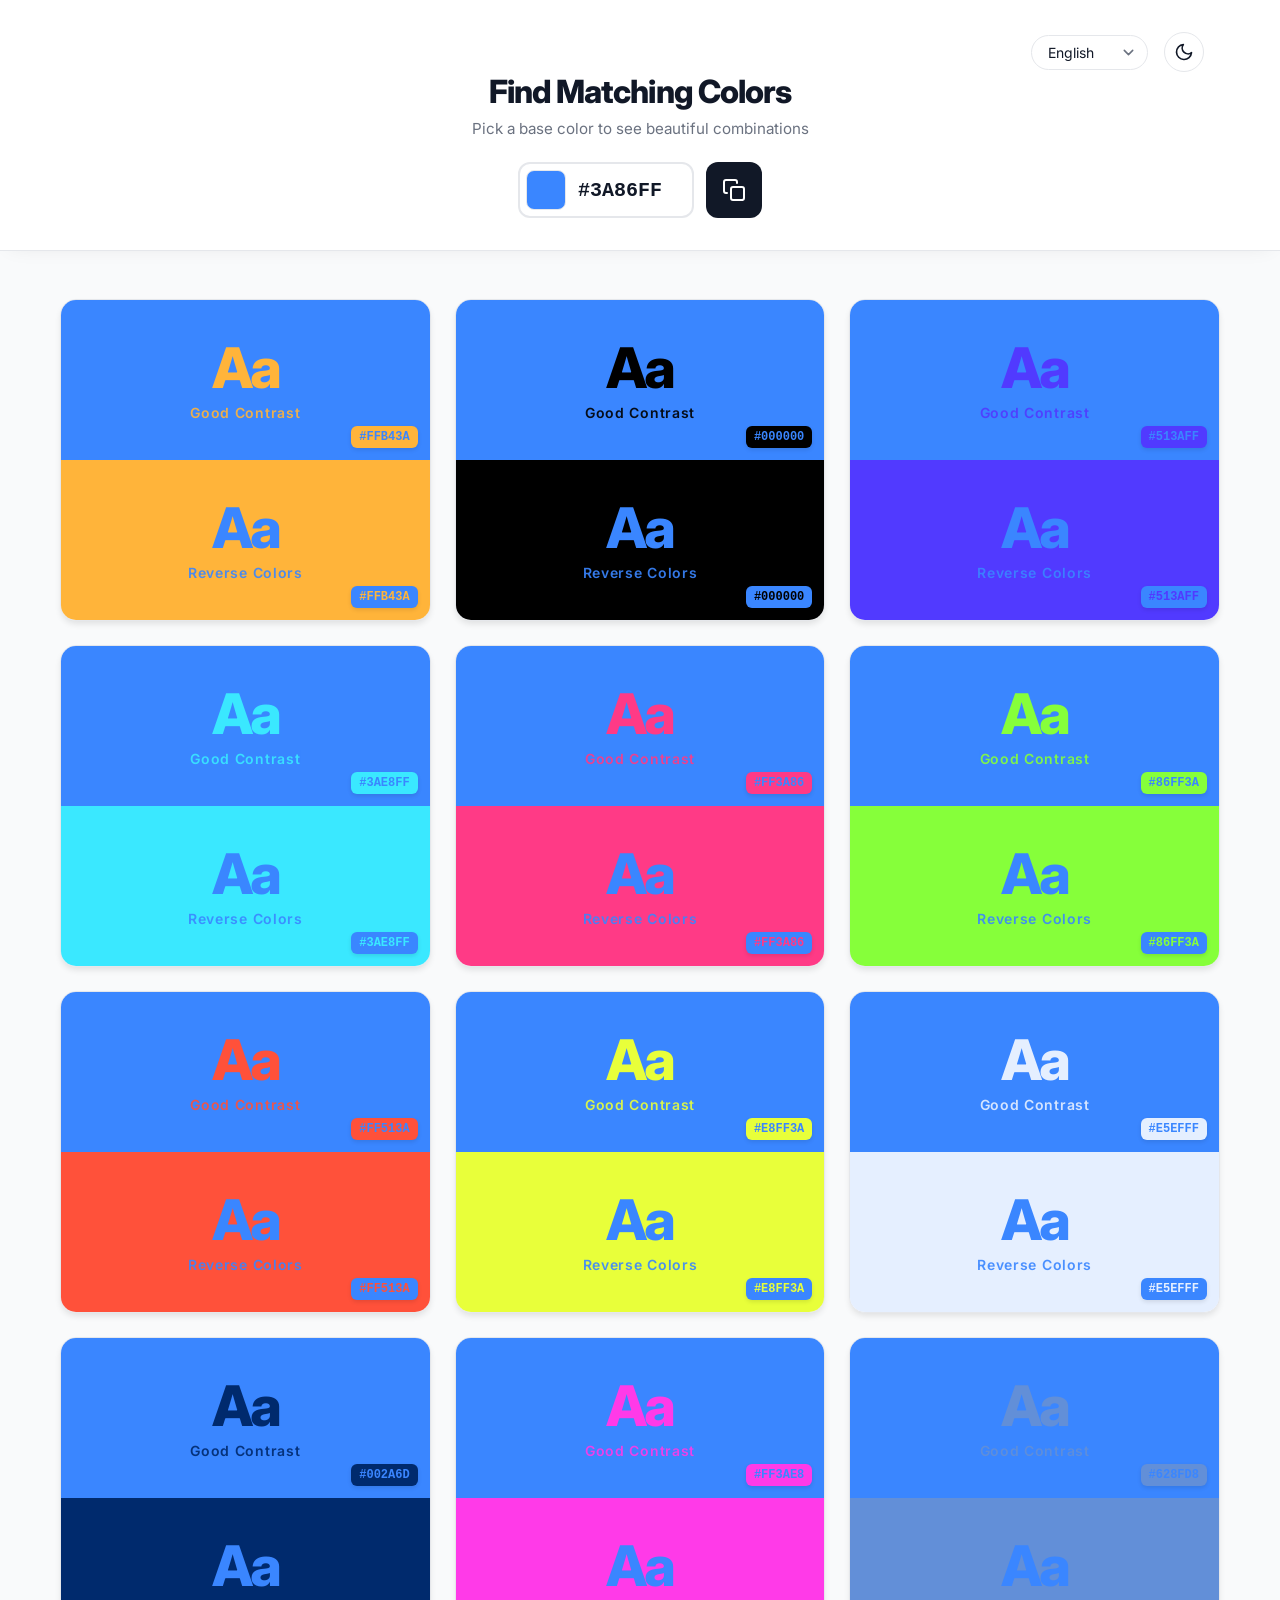
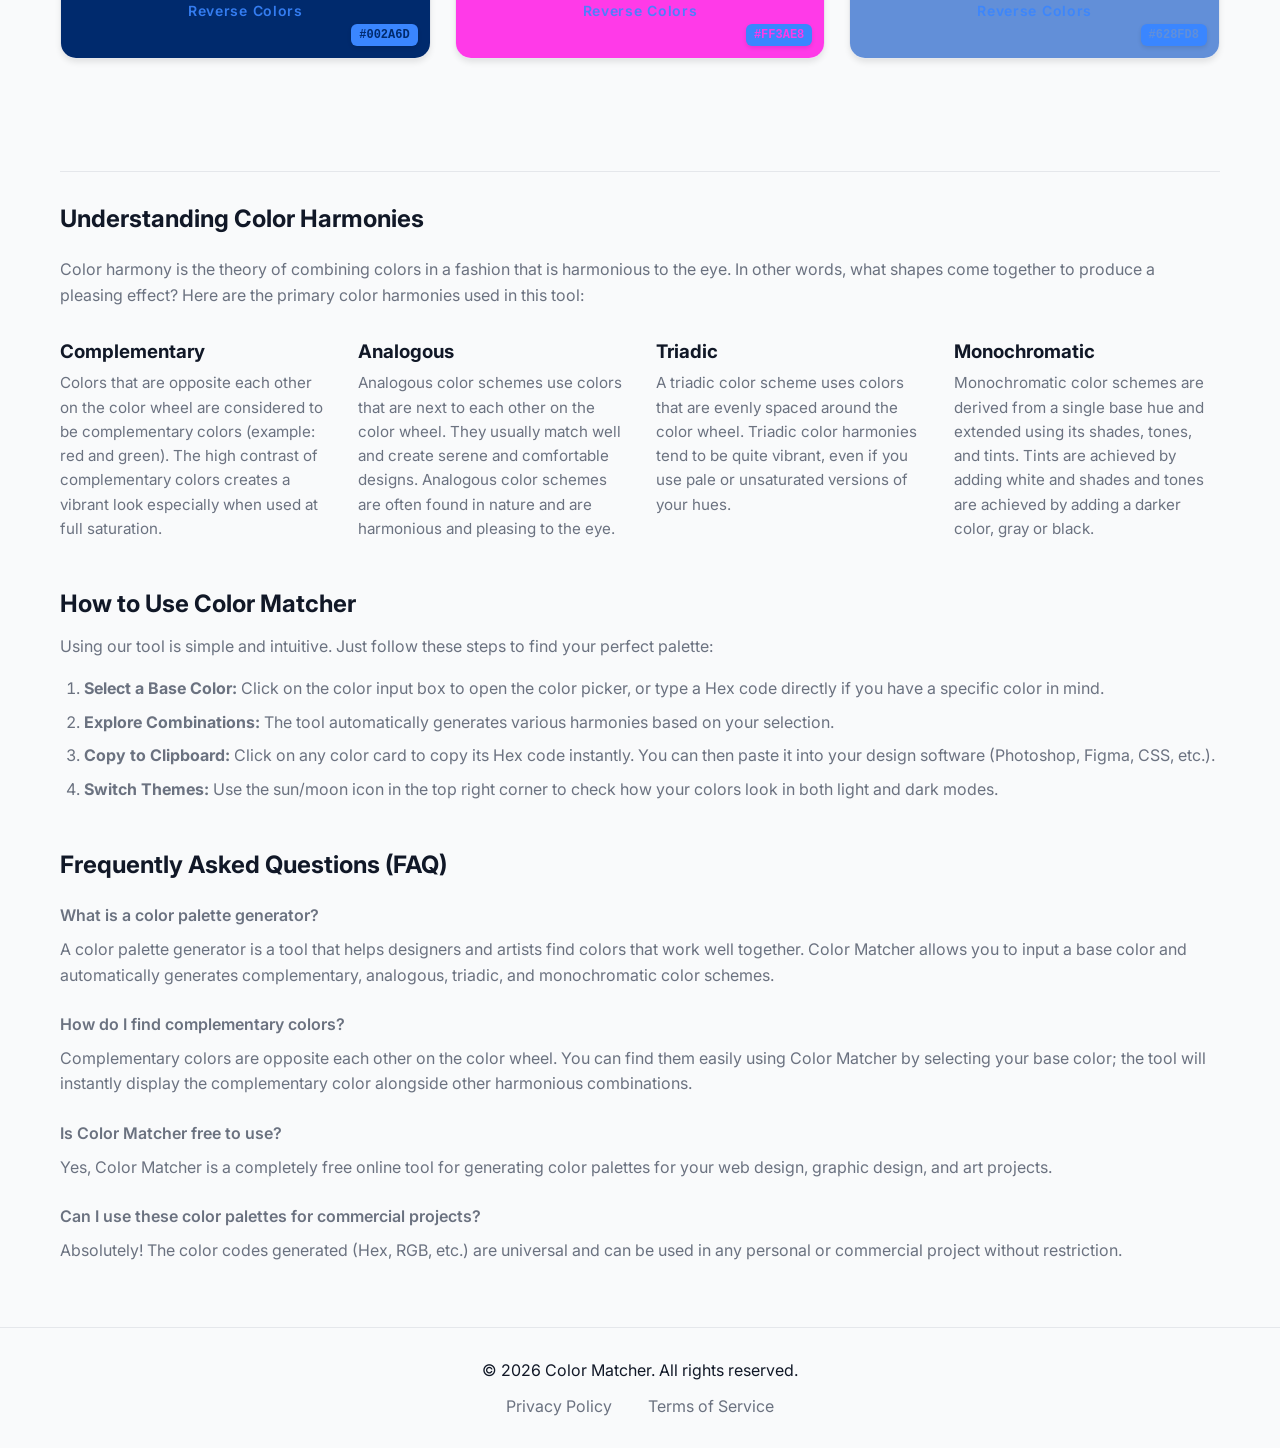
==== index.html @ f4f119fd "fix: Update all URLs to new domain https://findcolor.pages.dev/" ====
<!DOCTYPE html>
<html lang="en">
<head>
    <meta charset="UTF-8">
    <!-- Google tag (gtag.js) -->
    <script async src="https://www.googletagmanager.com/gtag/js?id=G-J1C3428MR5"></script>
    <script>
      window.dataLayer = window.dataLayer || [];
      function gtag(){dataLayer.push(arguments);}
      gtag('js', new Date());

      gtag('config', 'G-J1C3428MR5');
    </script>
    <!-- Microsoft Clarity -->
    <script type="text/javascript"> (function(c,l,a,r,i,t,y){ c[a]=c[a]||function(){(c[a].q=c[a].q||[]).push(arguments)}; t=l.createElement(r);t.async=1;t.src="https://www.clarity.ms/tag/"+i; y=l.getElementsByTagName(r)[0];y.parentNode.insertBefore(t,y); })(window, document, "clarity", "script", "v8egon4c35"); </script>
    <meta name="viewport" content="width=device-width, initial-scale=1.0">
    <title>Color Matcher</title>
    <link rel="icon" type="image/svg+xml" href="favicon.svg">
    <meta name="description" content="Find the perfect color combinations for your design projects. Generate complementary, analogous, triadic, and monochromatic color palettes instantly with our free Color Matcher tool.">
    <meta name="keywords" content="color matcher, color palette generator, color schemes, hex color code, web design tools, color harmonies, complementary colors">
    <meta name="author" content="Color Matcher">
    <meta name="robots" content="index, follow">
    
    <!-- Open Graph / Facebook -->
    <meta property="og:type" content="website">
    <meta property="og:url" content="https://findcolor.pages.dev/">
    <meta property="og:title" content="Color Matcher - Instant Palette Generator">
    <meta property="og:description" content="Generate beautiful color schemes instantly. Perfect for designers and developers.">
    <meta property="og:image" content="https://findcolor.pages.dev/og-image.png">

    <!-- Twitter -->
    <meta property="twitter:card" content="summary_large_image">
    <meta property="twitter:url" content="https://findcolor.pages.dev/">
    <meta property="twitter:title" content="Color Matcher - Instant Palette Generator">
    <meta property="twitter:description" content="Generate beautiful color schemes instantly. Perfect for designers and developers.">
    <meta property="twitter:image" content="https://findcolor.pages.dev/og-image.png">

    <link rel="canonical" href="https://findcolor.pages.dev/">
    
    <script type="application/ld+json">
    [
      {
        "@context": "https://schema.org",
        "@type": "WebApplication",
        "name": "Color Matcher",
        "url": "https://findcolor.pages.dev/",
        "description": "A free online tool to generate color palettes and harmonies including complementary, analogous, triadic, and monochromatic schemes.",
        "applicationCategory": "DesignApplication",
        "operatingSystem": "Any",
        "offers": {
          "@type": "Offer",
          "price": "0",
          "priceCurrency": "USD"
        }
      },
      {
        "@context": "https://schema.org",
        "@type": "FAQPage",
        "mainEntity": [{
          "@type": "Question",
          "name": "What is a color palette generator?",
          "acceptedAnswer": {
            "@type": "Answer",
            "text": "A color palette generator is a tool that helps designers and artists find colors that work well together. Color Matcher allows you to input a base color and automatically generates complementary, analogous, triadic, and monochromatic color schemes."
          }
        }, {
          "@type": "Question",
          "name": "How do I find complementary colors?",
          "acceptedAnswer": {
            "@type": "Answer",
            "text": "Complementary colors are opposite each other on the color wheel. You can find them easily using Color Matcher by selecting your base color; the tool will instantly display the complementary color alongside other harmonious combinations."
          }
        }, {
          "@type": "Question",
          "name": "Is Color Matcher free to use?",
          "acceptedAnswer": {
            "@type": "Answer",
            "text": "Yes, Color Matcher is a completely free online tool for generating color palettes for your web design, graphic design, and art projects."
          }
        }, {
          "@type": "Question",
          "name": "Can I use these color palettes for commercial projects?",
          "acceptedAnswer": {
            "@type": "Answer",
            "text": "Absolutely! The color codes generated (Hex, RGB, etc.) are universal and can be used in any personal or commercial project without restriction."
          }
        }]
      }
    ]
    </script>

    <meta name="google-adsense-account" content="ca-pub-6144766552255496">
    <script async src="https://pagead2.googlesyndication.com/pagead/js/adsbygoogle.js?client=ca-pub-6144766552255496"
     crossorigin="anonymous"></script>
    <style>
        :root {
            /* Light Theme (Default) */
            --bg-color: #f9fafb;
            --surface-color: #ffffff;
            --text-color: #111827;
            --text-secondary: #6b7280;
            --border-color: #e5e7eb;
            --primary-color: #3a86ff;
            --font-main: 'Inter', sans-serif;
            --toast-bg: #111827;
            --toast-text: #ffffff;
        }

        [data-theme="dark"] {
            /* Dark Theme */
            --bg-color: #0f172a;
            --surface-color: #1e293b;
            --text-color: #f8fafc;
            --text-secondary: #94a3b8;
            --border-color: #334155;
            --toast-bg: #f8fafc;
            --toast-text: #0f172a;
        }

        * {
            margin: 0;
            padding: 0;
            box-sizing: border-box;
        }

        body {
            font-family: var(--font-main);
            background-color: var(--bg-color);
            color: var(--text-color);
            min-height: 100vh;
            transition: background-color 0.3s, color 0.3s;
        }

        .container {
            max-width: 1200px;
            margin: 0 auto;
            padding: 0 20px;
        }

        /* Header */
        .header {
            background: var(--surface-color);
            padding: 2rem 0;
            text-align: center;
            border-bottom: 1px solid var(--border-color);
            position: sticky;
            top: 0;
            z-index: 100;
            box-shadow: 0 4px 20px -10px rgba(0,0,0,0.1);
            transition: background-color 0.3s, border-color 0.3s;
        }

        .header-top {
            display: flex;
            justify-content: flex-end;
            align-items: center;
            gap: 1rem;
            padding: 0 1rem;
            margin-bottom: -1rem; /* Adjust positioning */
            position: relative;
            z-index: 101;
        }

        .header h1 {
            font-size: 2rem;
            font-weight: 800;
            margin-bottom: 0.5rem;
            letter-spacing: -0.03em;
            padding-top: 1rem;
        }

        .subtitle {
            color: var(--text-secondary);
            margin-bottom: 1.5rem;
            font-size: 0.95rem;
        }

        /* Controls (Theme & Lang) */
        .theme-btn {
            background: transparent;
            border: 1px solid var(--border-color);
            color: var(--text-color);
            width: 40px;
            height: 40px;
            border-radius: 50%;
            display: flex;
            align-items: center;
            justify-content: center;
            cursor: pointer;
            transition: all 0.2s;
            flex-shrink: 0;
        }

        .theme-btn:hover {
            background: var(--bg-color);
            transform: rotate(15deg);
        }

        .lang-select {
            padding: 0.5rem 2rem 0.5rem 1rem;
            border-radius: 20px;
            border: 1px solid var(--border-color);
            background-color: var(--surface-color);
            color: var(--text-color);
            font-family: var(--font-main);
            font-size: 0.875rem;
            cursor: pointer;
            outline: none;
            appearance: none;
            background-image: url("data:image/svg+xml,%3csvg xmlns='http://www.w3.org/2000/svg' fill='none' viewBox='0 0 20 20'%3e%3cpath stroke='%236b7280' stroke-linecap='round' stroke-linejoin='round' stroke-width='1.5' d='M6 8l4 4 4-4'/%3e%3c/svg%3e");
            background-position: right 0.5rem center;
            background-repeat: no-repeat;
            background-size: 1.5em 1.5em;
        }

        .lang-select:hover {
            border-color: var(--text-secondary);
        }

        /* Input Group */
        .input-group {
            display: flex;
            justify-content: center;
            align-items: center;
            gap: 0.75rem;
        }

        .input-wrapper {
            display: inline-flex;
            align-items: center;
            background: var(--surface-color);
            border: 2px solid var(--border-color);
            border-radius: 12px;
            padding: 6px;
            transition: all 0.2s;
        }

        .input-wrapper:focus-within {
            border-color: var(--primary-color);
            box-shadow: 0 0 0 4px rgba(58, 134, 255, 0.1);
        }

        .color-preview {
            width: 40px;
            height: 40px;
            border-radius: 8px;
            overflow: hidden;
            position: relative;
            border: 1px solid var(--border-color);
            flex-shrink: 0;
        }

        input[type="color"] {
            position: absolute;
            top: 50%;
            left: 50%;
            transform: translate(-50%, -50%);
            width: 200%;
            height: 200%;
            padding: 0;
            border: none;
            cursor: pointer;
        }

        input[type="text"] {
            border: none;
            font-size: 1.25rem;
            font-weight: 600;
            font-family: monospace;
            color: var(--text-color);
            width: 120px;
            padding: 0 12px;
            outline: none;
            text-transform: uppercase;
            background: transparent;
        }

        .copy-btn {
            display: flex;
            align-items: center;
            justify-content: center;
            background: var(--text-color);
            color: var(--surface-color);
            border: none;
            width: 56px; /* Square-ish */
            height: 56px;
            border-radius: 12px;
            font-weight: 700;
            cursor: pointer;
            transition: all 0.2s;
        }

        .copy-btn:hover {
            opacity: 0.9;
            transform: translateY(-1px);
        }

        .copy-btn:active {
            transform: translateY(0);
        }

        /* Grid */
        .color-grid {
            display: grid;
            grid-template-columns: repeat(auto-fill, minmax(280px, 1fr));
            gap: 1.5rem;
            padding: 3rem 0;
            min-height: 60vh; /* Fix CLS: Reserve space for content */
        }

        /* Card Design */
        .color-card {
            border-radius: 16px;
            overflow: hidden;
            box-shadow: 0 4px 6px -1px rgba(0, 0, 0, 0.1);
            transition: transform 0.3s ease, box-shadow 0.3s ease;
            background: var(--surface-color);
            display: flex;
            flex-direction: column;
            border: 1px solid var(--border-color);
        }

        .color-card:hover {
            transform: translateY(-5px);
            box-shadow: 0 20px 25px -5px rgba(0, 0, 0, 0.1);
        }

        .preview-box {
            flex: 1;
            padding: 2rem 1.5rem;
            display: flex;
            flex-direction: column;
            justify-content: center;
            align-items: center;
            text-align: center;
            min-height: 160px;
            position: relative;
            cursor: pointer;
            transition: filter 0.2s;
        }

        .preview-box:hover {
            filter: brightness(0.95);
        }

        .preview-text-large {
            font-size: 3.5rem;
            font-weight: 800;
            line-height: 1;
            margin-bottom: 0.5rem;
            letter-spacing: -0.05em;
        }

        .preview-text-small {
            font-size: 0.875rem;
            font-weight: 600;
            opacity: 0.9;
            letter-spacing: 0.05em;
        }

        .hex-tag {
            position: absolute;
            bottom: 12px;
            right: 12px;
            font-family: monospace;
            font-size: 0.75rem;
            font-weight: 700;
            padding: 4px 8px;
            border-radius: 6px;
            box-shadow: 0 2px 4px rgba(0,0,0,0.1);
        }

        /* Toast */
        .toast {
            position: fixed;
            bottom: 2rem;
            left: 50%;
            transform: translateX(-50%) translateY(20px);
            background: var(--toast-bg);
            color: var(--toast-text);
            padding: 0.75rem 1.5rem;
            border-radius: 50px;
            opacity: 0;
            visibility: hidden;
            transition: all 0.3s;
            z-index: 200;
            font-weight: 600;
        }

        .toast.show {
            opacity: 1;
            visibility: visible;
            transform: translateX(-50%) translateY(0);
        }

        @media (max-width: 640px) {
            .header h1 { font-size: 1.5rem; }
            .input-group { width: 100%; }
            .input-wrapper { flex: 1; }
            .header-top { justify-content: center; margin-bottom: 0.5rem; }
            .lang-select { width: 100%; max-width: 200px; }
        }
    </style>
    <link rel="preconnect" href="https://fonts.googleapis.com">
    <link rel="preconnect" href="https://fonts.gstatic.com" crossorigin>
    <link href="https://fonts.googleapis.com/css2?family=Inter:wght@400;600;800&display=swap" rel="stylesheet">
</head>
<body>
    <header class="header">
        <div class="container">
            <div class="header-top">
                <select id="lang-select" class="lang-select" aria-label="Select Language">
                    <option value="en">English</option>
                    <option value="de">Deutsch</option>
                    <option value="es">Español</option>
                    <option value="fr">Français</option>
                    <option value="it">Italiano</option>
                    <option value="pt">Português</option>
                    <option value="ko">한국어</option>
                    <option value="ja">日本語</option>
                    <option value="zh-CN">简体中文</option>
                    <option value="zh-TW">繁體中文</option>
                </select>
                <button id="theme-toggle" class="theme-btn" aria-label="Toggle Dark Mode">
                    <!-- Icon injected by JS -->
                </button>
            </div>
            <h1 data-i18n="title">Find Matching Colors</h1>
            <p class="subtitle" data-i18n="subtitle">Pick a base color to see beautiful combinations</p>
            
            <div class="input-group">
                <div class="input-wrapper">
                    <div class="color-preview" id="color-preview">
                        <input type="color" id="color-picker" value="#3a86ff">
                    </div>
                    <input type="text" id="hex-input" value="#3A86FF" maxlength="7">
                </div>
                <button id="copy-base-btn" class="copy-btn" aria-label="Copy Color">
                    <svg width="24" height="24" viewBox="0 0 24 24" fill="none" stroke="currentColor" stroke-width="2" stroke-linecap="round" stroke-linejoin="round"><rect x="9" y="9" width="13" height="13" rx="2" ry="2"></rect><path d="M5 15H4a2 2 0 0 1-2-2V4a2 2 0 0 1 2-2h9a2 2 0 0 1 2 2v1"></path></svg>
                </button>
            </div>
        </div>
    </header>

    <main class="container">
        <div id="grid" class="color-grid">
            <!-- Cards will be injected here -->
        </div>

        <section class="content-section" style="margin-top: 4rem; padding-top: 2rem; border-top: 1px solid var(--border-color);">
            <article>
                <h2 style="margin-bottom: 1.5rem;" data-i18n="understandingHarmoniesTitle">Understanding Color Harmonies</h2>
                <p style="margin-bottom: 1rem; color: var(--text-secondary); line-height: 1.6;" data-i18n="understandingHarmoniesDesc">
                    Color harmony is the theory of combining colors in a fashion that is harmonious to the eye. In other words, what shapes come together to produce a pleasing effect? Here are the primary color harmonies used in this tool:
                </p>
                
                <div style="display: grid; grid-template-columns: repeat(auto-fit, minmax(250px, 1fr)); gap: 2rem; margin-top: 2rem;">
                    <div>
                        <h3 style="margin-bottom: 0.5rem;" data-i18n="complementaryTitle">Complementary</h3>
                        <p style="color: var(--text-secondary); line-height: 1.6; font-size: 0.95rem;" data-i18n="complementaryDesc">
                            Colors that are opposite each other on the color wheel are considered to be complementary colors (example: red and green). The high contrast of complementary colors creates a vibrant look especially when used at full saturation.
                        </p>
                    </div>
                    <div>
                        <h3 style="margin-bottom: 0.5rem;" data-i18n="analogousTitle">Analogous</h3>
                        <p style="color: var(--text-secondary); line-height: 1.6; font-size: 0.95rem;" data-i18n="analogousDesc">
                            Analogous color schemes use colors that are next to each other on the color wheel. They usually match well and create serene and comfortable designs. Analogous color schemes are often found in nature and are harmonious and pleasing to the eye.
                        </p>
                    </div>
                    <div>
                        <h3 style="margin-bottom: 0.5rem;" data-i18n="triadicTitle">Triadic</h3>
                        <p style="color: var(--text-secondary); line-height: 1.6; font-size: 0.95rem;" data-i18n="triadicDesc">
                            A triadic color scheme uses colors that are evenly spaced around the color wheel. Triadic color harmonies tend to be quite vibrant, even if you use pale or unsaturated versions of your hues.
                        </p>
                    </div>
                    <div>
                        <h3 style="margin-bottom: 0.5rem;" data-i18n="monochromaticTitle">Monochromatic</h3>
                        <p style="color: var(--text-secondary); line-height: 1.6; font-size: 0.95rem;" data-i18n="monochromaticDesc">
                            Monochromatic color schemes are derived from a single base hue and extended using its shades, tones, and tints. Tints are achieved by adding white and shades and tones are achieved by adding a darker color, gray or black.
                        </p>
                    </div>
                </div>
            </article>

            <article style="margin-top: 3rem;">
                <h2 style="margin-bottom: 1rem;" data-i18n="howToUseTitle">How to Use Color Matcher</h2>
                <p style="color: var(--text-secondary); line-height: 1.6;" data-i18n="howToUseDesc">
                    Using our tool is simple and intuitive. Just follow these steps to find your perfect palette:
                </p>
                <ol style="margin-left: 1.5rem; margin-top: 1rem; color: var(--text-secondary); line-height: 1.6;">
                    <li style="margin-bottom: 0.5rem;"><strong data-i18n="step1Title">Select a Base Color:</strong> <span data-i18n="step1Desc">Click on the color input box to open the color picker, or type a Hex code directly if you have a specific color in mind.</span></li>
                    <li style="margin-bottom: 0.5rem;"><strong data-i18n="step2Title">Explore Combinations:</strong> <span data-i18n="step2Desc">The tool automatically generates various harmonies based on your selection.</span></li>
                    <li style="margin-bottom: 0.5rem;"><strong data-i18n="step3Title">Copy to Clipboard:</strong> <span data-i18n="step3Desc">Click on any color card to copy its Hex code instantly. You can then paste it into your design software (Photoshop, Figma, CSS, etc.).</span></li>
                    <li style="margin-bottom: 0.5rem;"><strong data-i18n="step4Title">Switch Themes:</strong> <span data-i18n="step4Desc">Use the sun/moon icon in the top right corner to check how your colors look in both light and dark modes.</span></li>
                </ol>
            </article>

            <article style="margin-top: 3rem;">
                <h2 style="margin-bottom: 1.5rem;" data-i18n="faqTitle">Frequently Asked Questions (FAQ)</h2>
                <dl style="color: var(--text-secondary); line-height: 1.6;">
                    <dt style="font-weight: 600; margin-bottom: 0.5rem; color: var(--text-primary);" data-i18n="faq1Q">What is a color palette generator?</dt>
                    <dd style="margin-bottom: 1.5rem; margin-left: 0;" data-i18n="faq1A">A color palette generator is a tool that helps designers and artists find colors that work well together. Color Matcher allows you to input a base color and automatically generates complementary, analogous, triadic, and monochromatic color schemes.</dd>

                    <dt style="font-weight: 600; margin-bottom: 0.5rem; color: var(--text-primary);" data-i18n="faq2Q">How do I find complementary colors?</dt>
                    <dd style="margin-bottom: 1.5rem; margin-left: 0;" data-i18n="faq2A">Complementary colors are opposite each other on the color wheel. You can find them easily using Color Matcher by selecting your base color; the tool will instantly display the complementary color alongside other harmonious combinations.</dd>

                    <dt style="font-weight: 600; margin-bottom: 0.5rem; color: var(--text-primary);" data-i18n="faq3Q">Is Color Matcher free to use?</dt>
                    <dd style="margin-bottom: 1.5rem; margin-left: 0;" data-i18n="faq3A">Yes, Color Matcher is a completely free online tool for generating color palettes for your web design, graphic design, and art projects.</dd>

                    <dt style="font-weight: 600; margin-bottom: 0.5rem; color: var(--text-primary);" data-i18n="faq4Q">Can I use these color palettes for commercial projects?</dt>
                    <dd style="margin-bottom: 0; margin-left: 0;" data-i18n="faq4A">Absolutely! The color codes generated (Hex, RGB, etc.) are universal and can be used in any personal or commercial project without restriction.</dd>
                </dl>
            </article>
        </section>
    </main>

    <footer style="margin-top: 4rem; padding: 2rem 0; border-top: 1px solid var(--border-color); text-align: center;">
        <div class="container">
            <p style="margin-bottom: 1rem;">&copy; 2026 Color Matcher. All rights reserved.</p>
            <nav>
                <a href="privacy.html" style="color: var(--text-secondary); margin: 0 1rem; text-decoration: none;" data-i18n="privacyPolicy">Privacy Policy</a>
                <a href="terms.html" style="color: var(--text-secondary); margin: 0 1rem; text-decoration: none;" data-i18n="termsOfService">Terms of Service</a>
            </nav>
        </div>
    </footer>

    <div id="toast" class="toast">Copied to clipboard!</div>

    <script src="main.js?v=2" type="module"></script>
</body>
</html>
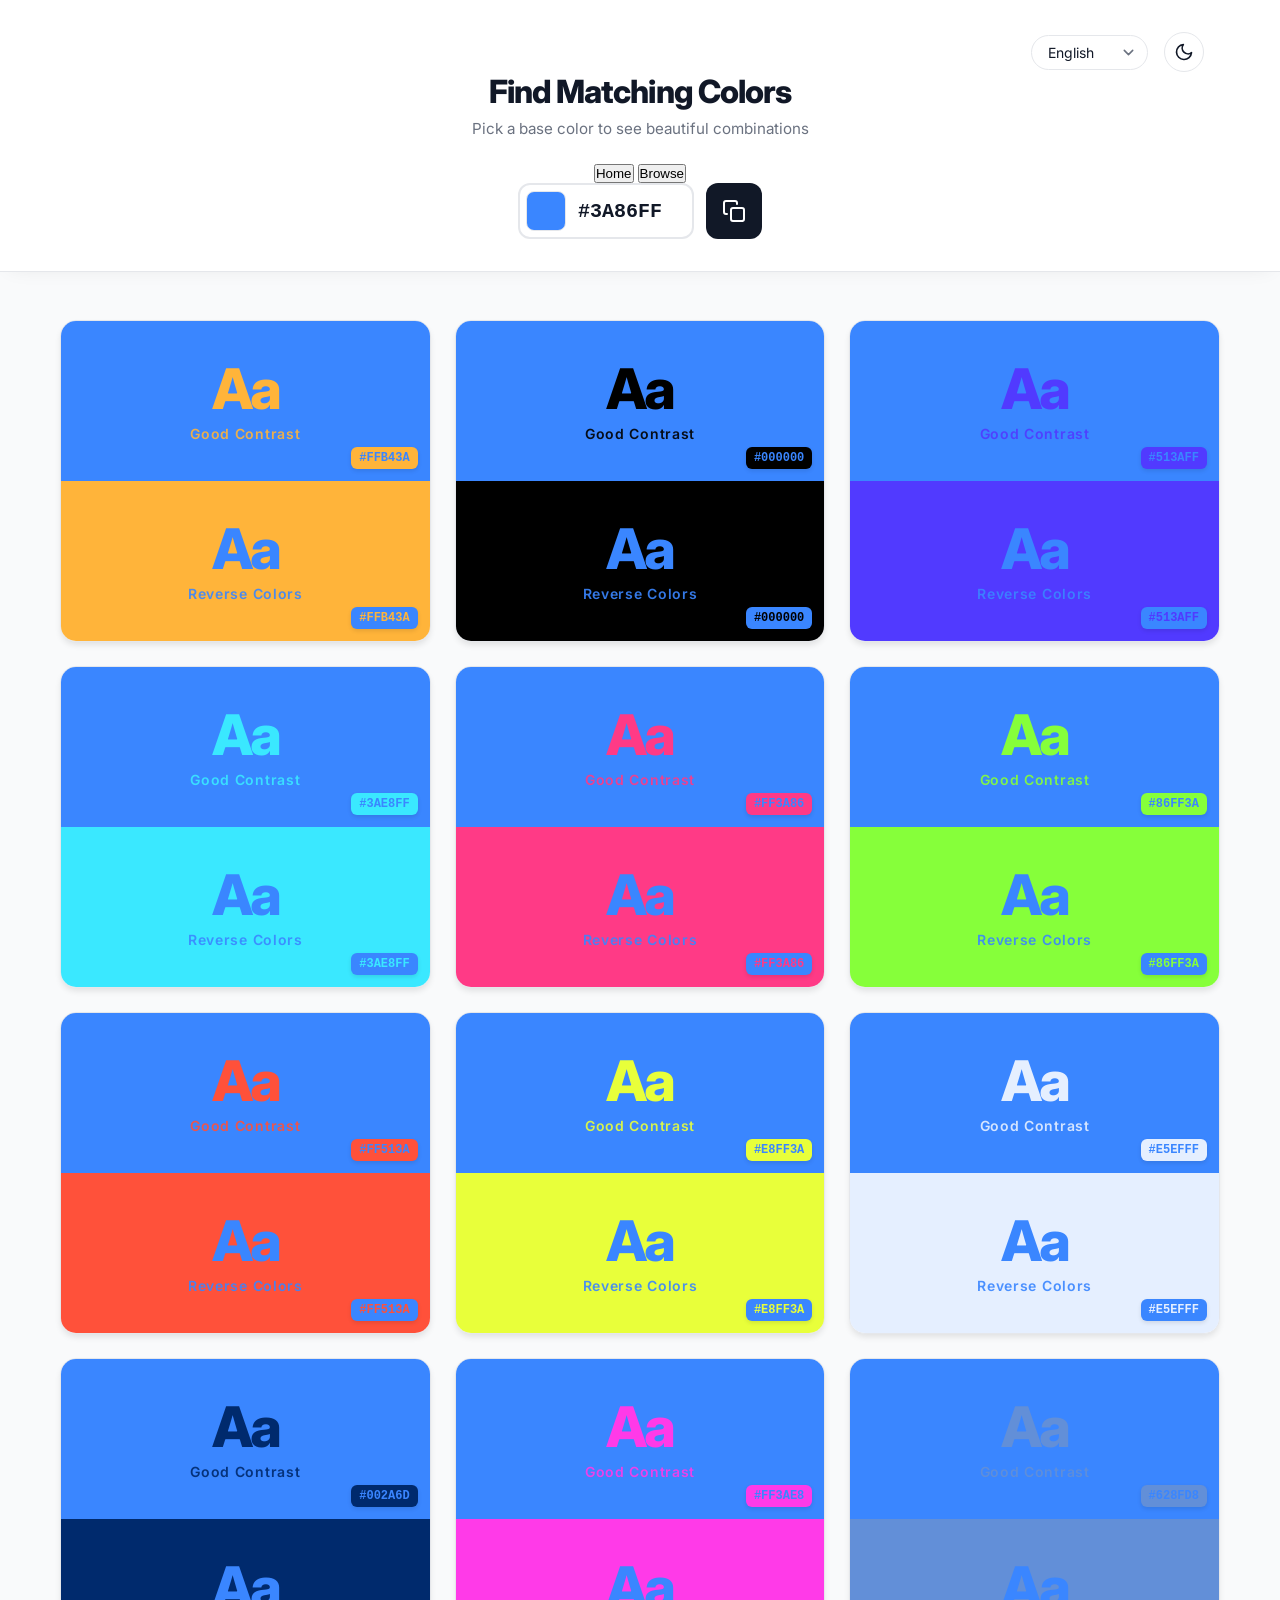
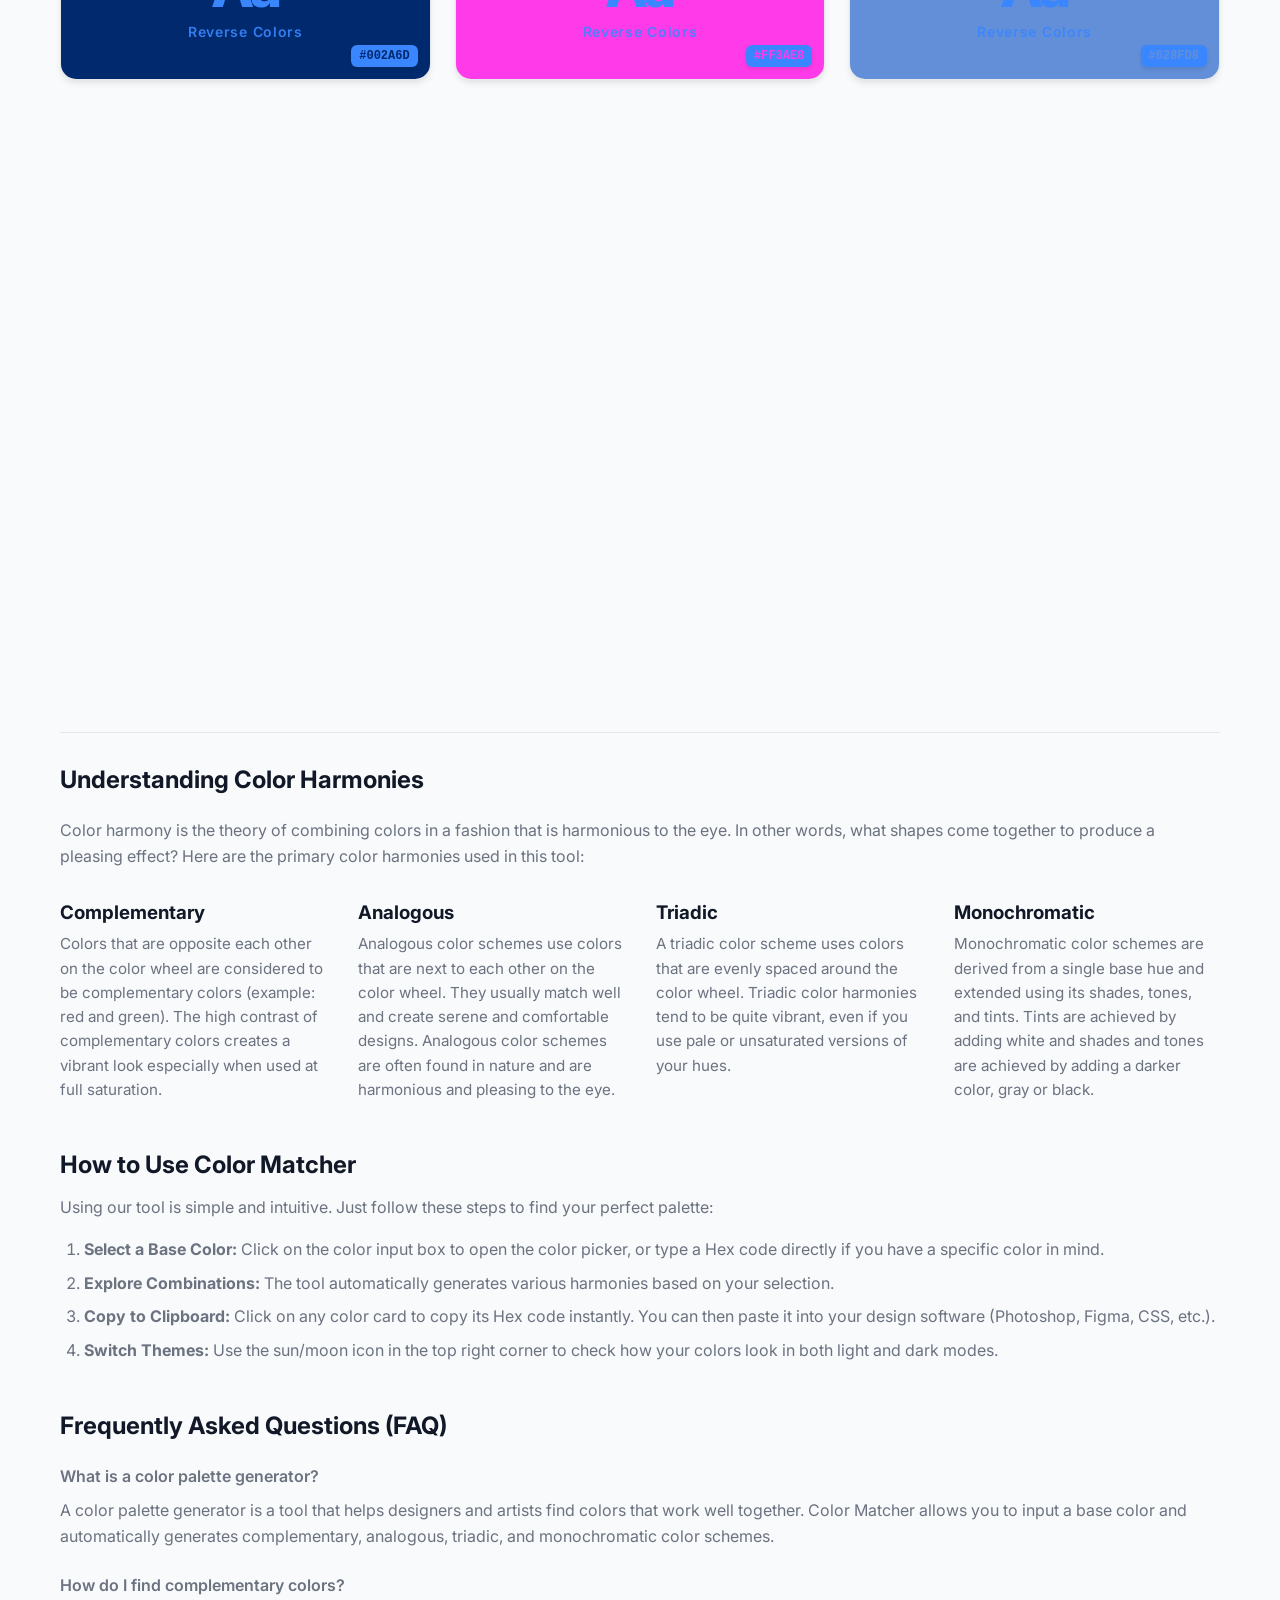
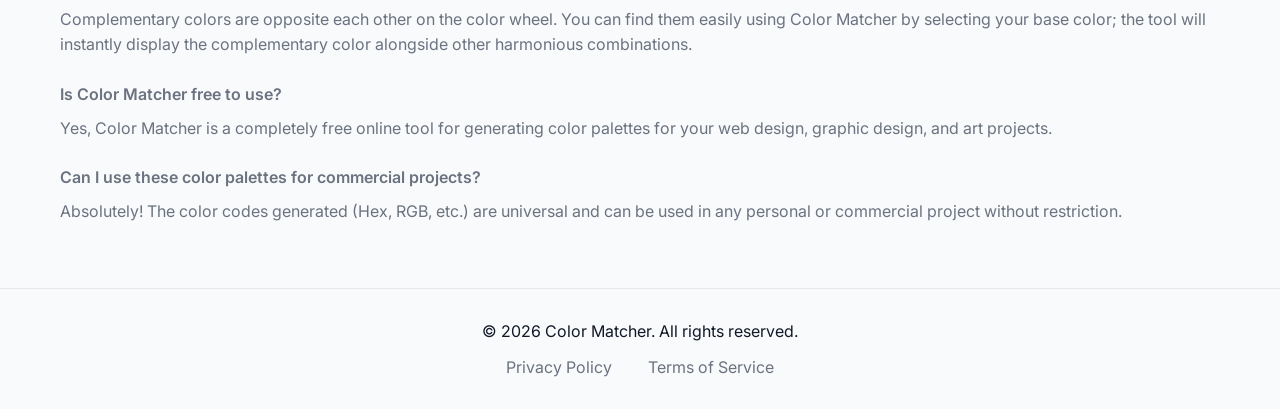
==== commit 2024db4c: "Add browsing feature with navigation and color presets" ====
--- a/index.html
+++ b/index.html
@@ -427,24 +427,39 @@
             </div>
             <h1 data-i18n="title">Find Matching Colors</h1>
             <p class="subtitle" data-i18n="subtitle">Pick a base color to see beautiful combinations</p>
+
+            <nav class="main-nav">
+                <button id="nav-home" class="nav-tab active" data-i18n="navHome">Home</button>
+                <button id="nav-browse" class="nav-tab" data-i18n="navBrowse">Browse</button>
+            </nav>
             
-            <div class="input-group">
-                <div class="input-wrapper">
-                    <div class="color-preview" id="color-preview">
-                        <input type="color" id="color-picker" value="#3a86ff">
+            <div id="view-home" class="view-section">
+                <div class="input-group">
+                    <div class="input-wrapper">
+                        <div class="color-preview" id="color-preview">
+                            <input type="color" id="color-picker" value="#3a86ff">
+                        </div>
+                        <input type="text" id="hex-input" value="#3A86FF" maxlength="7">
                     </div>
-                    <input type="text" id="hex-input" value="#3A86FF" maxlength="7">
+                    <button id="copy-base-btn" class="copy-btn" aria-label="Copy Color">
+                        <svg width="24" height="24" viewBox="0 0 24 24" fill="none" stroke="currentColor" stroke-width="2" stroke-linecap="round" stroke-linejoin="round"><rect x="9" y="9" width="13" height="13" rx="2" ry="2"></rect><path d="M5 15H4a2 2 0 0 1-2-2V4a2 2 0 0 1 2-2h9a2 2 0 0 1 2 2v1"></path></svg>
+                    </button>
                 </div>
-                <button id="copy-base-btn" class="copy-btn" aria-label="Copy Color">
-                    <svg width="24" height="24" viewBox="0 0 24 24" fill="none" stroke="currentColor" stroke-width="2" stroke-linecap="round" stroke-linejoin="round"><rect x="9" y="9" width="13" height="13" rx="2" ry="2"></rect><path d="M5 15H4a2 2 0 0 1-2-2V4a2 2 0 0 1 2-2h9a2 2 0 0 1 2 2v1"></path></svg>
-                </button>
             </div>
         </div>
     </header>
 
     <main class="container">
-        <div id="grid" class="color-grid">
-            <!-- Cards will be injected here -->
+        <div id="view-home-content" class="view-section">
+            <div id="grid" class="color-grid">
+                <!-- Cards will be injected here -->
+            </div>
+        </div>
+
+        <div id="view-browse" class="view-section hidden">
+            <div id="browse-grid" class="color-grid">
+                <!-- Browse cards will be injected here -->
+            </div>
         </div>
 
         <section class="content-section" style="margin-top: 4rem; padding-top: 2rem; border-top: 1px solid var(--border-color);">
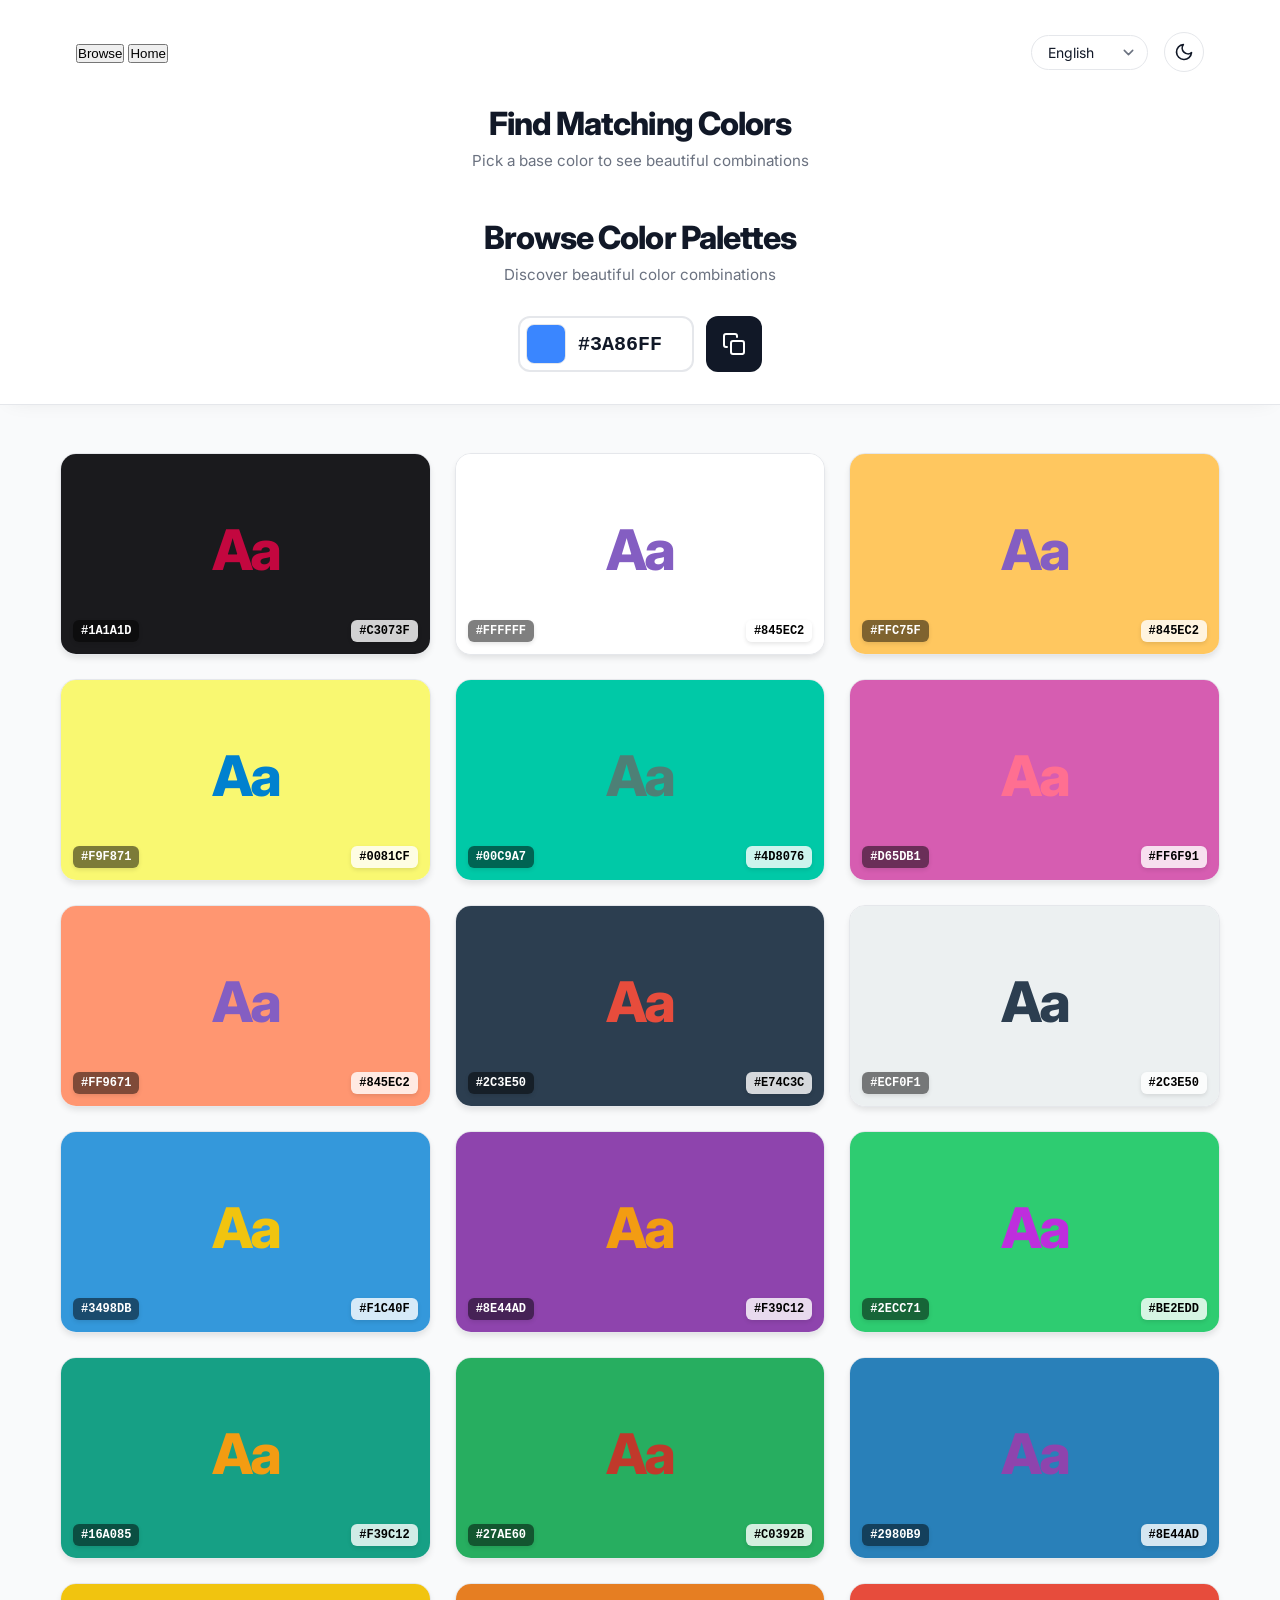
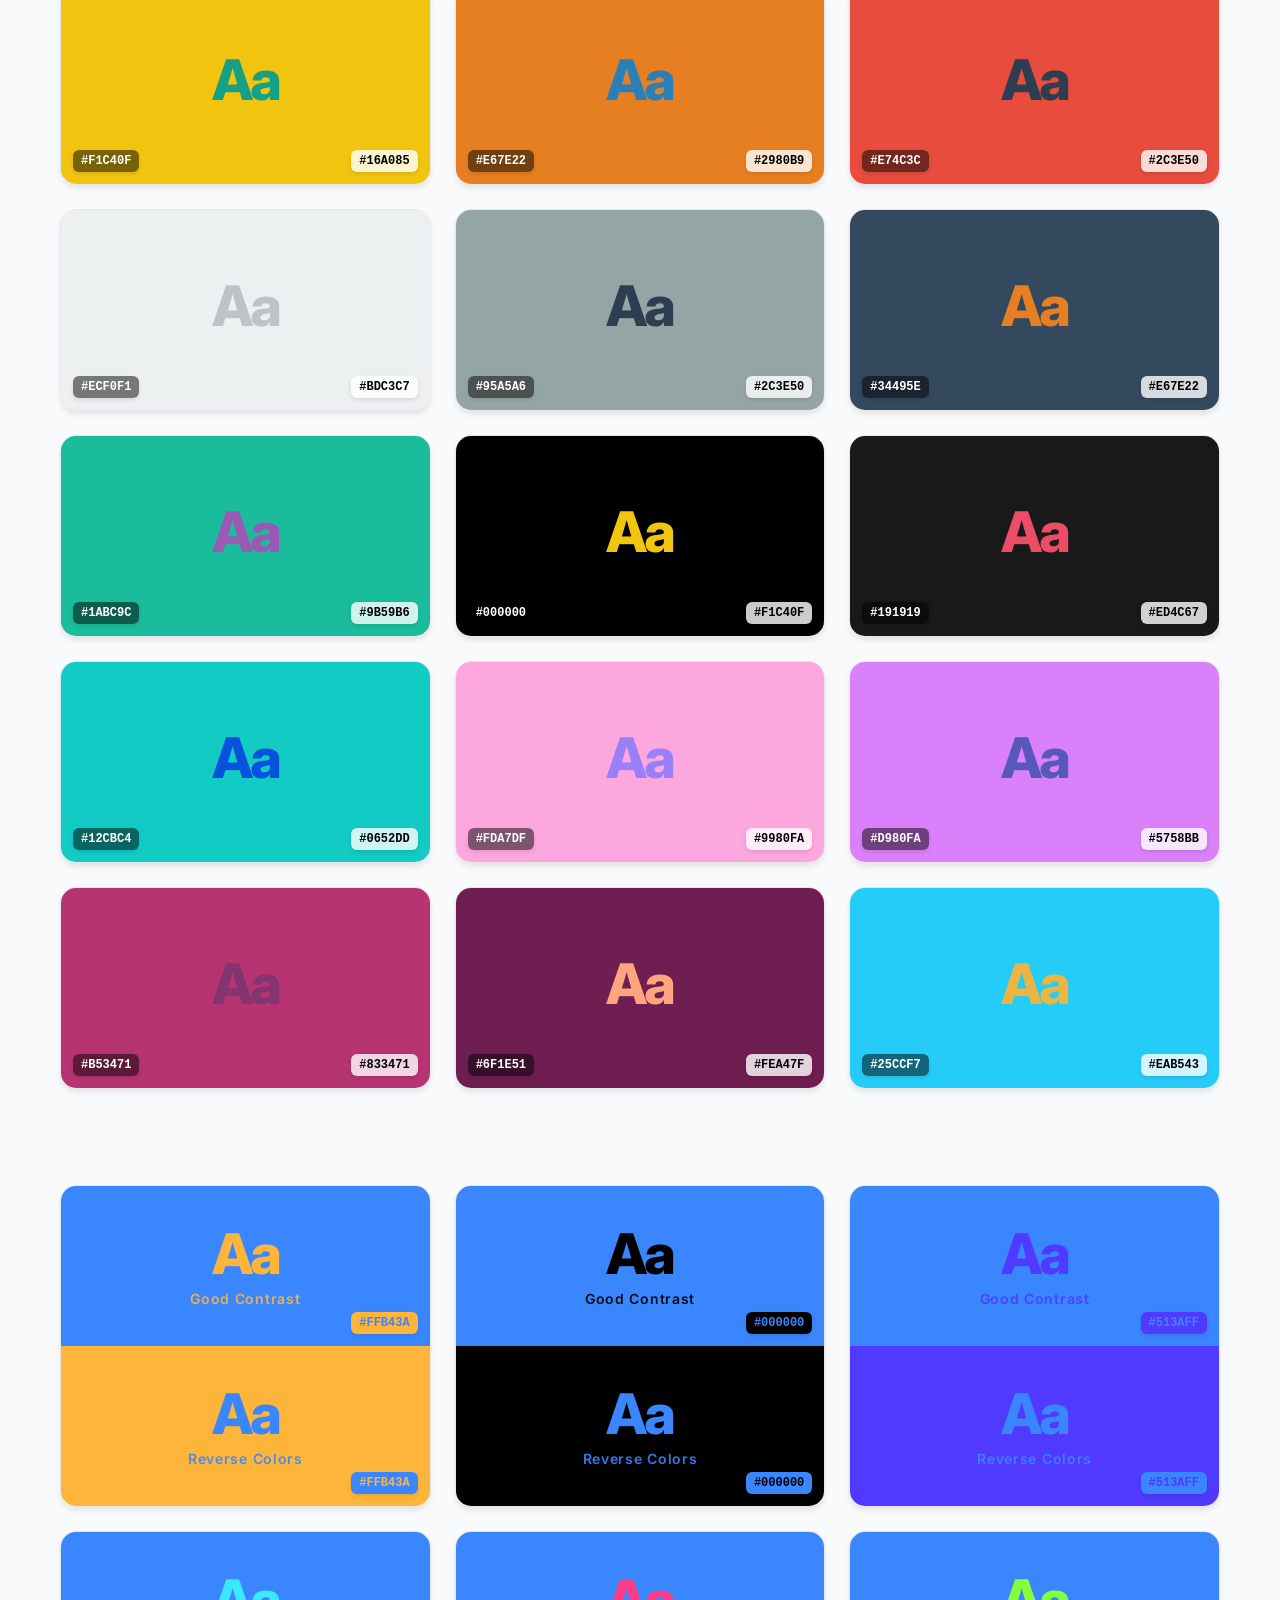
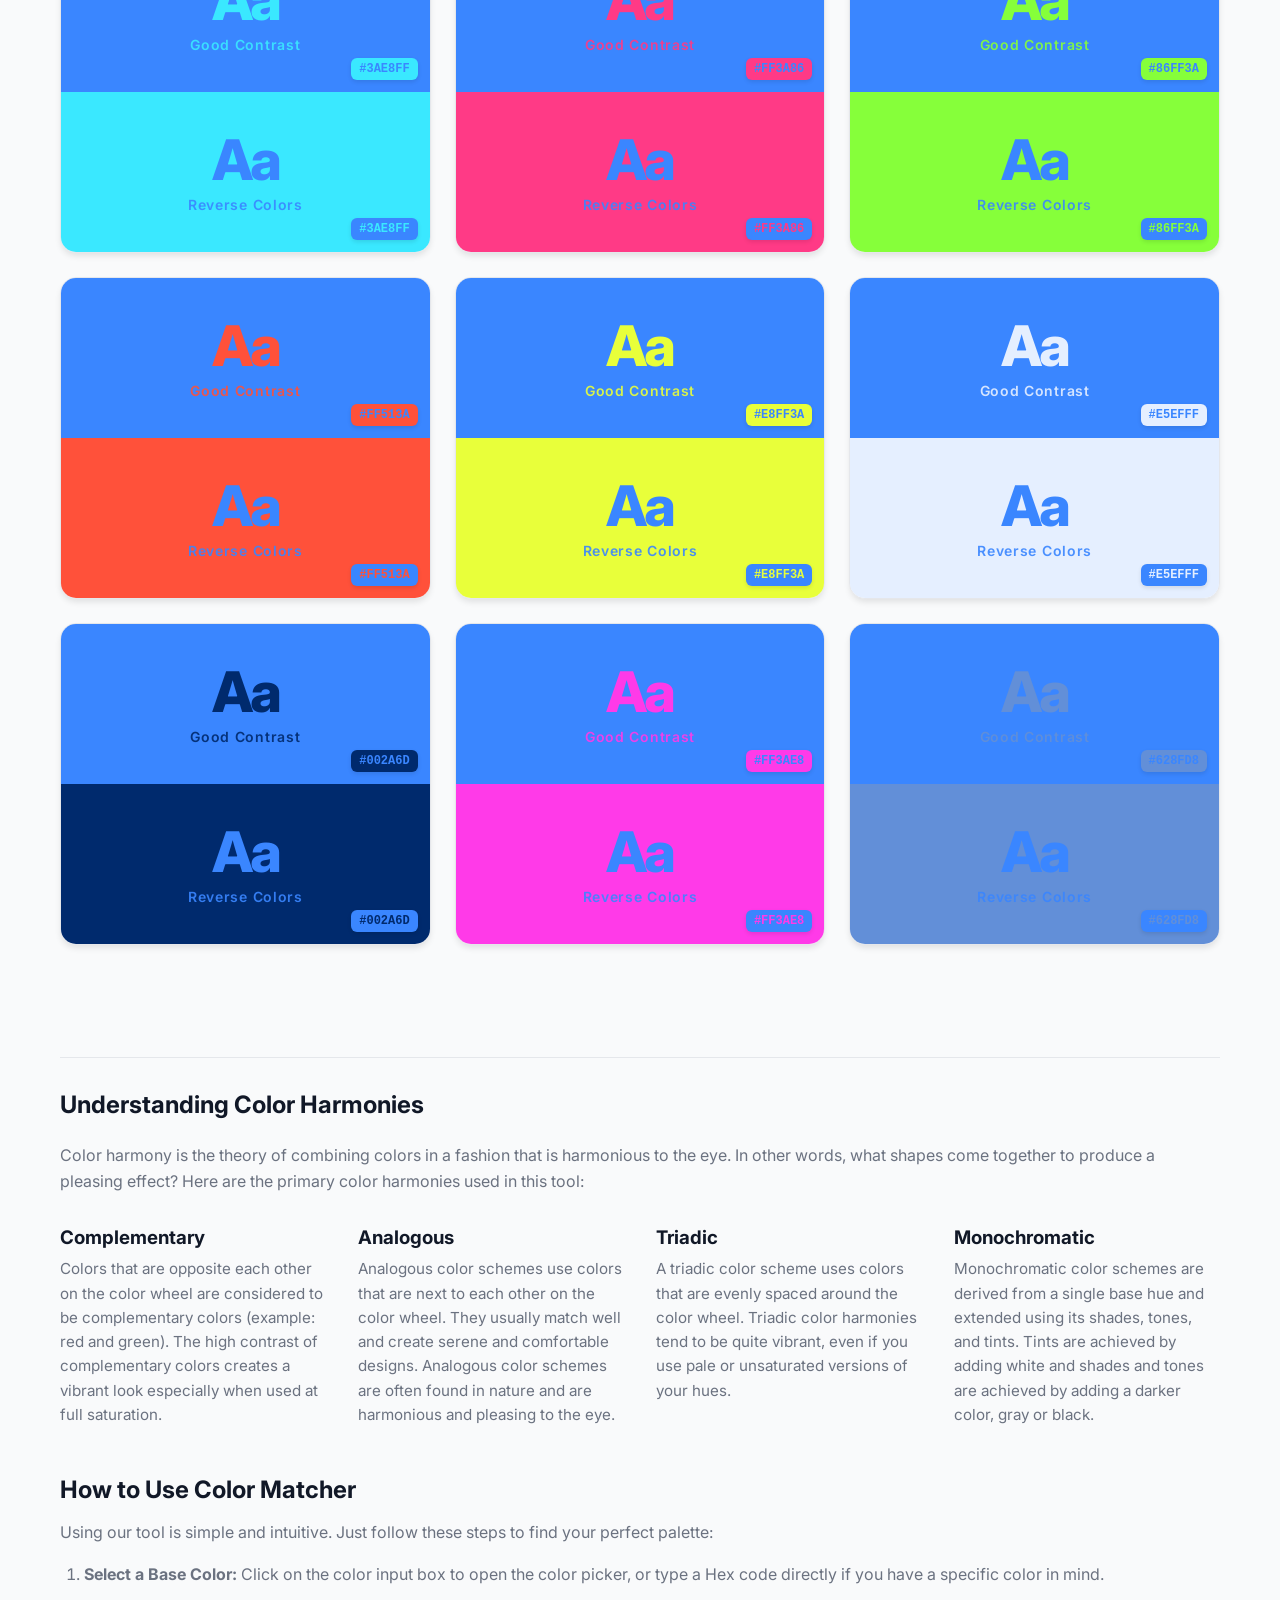
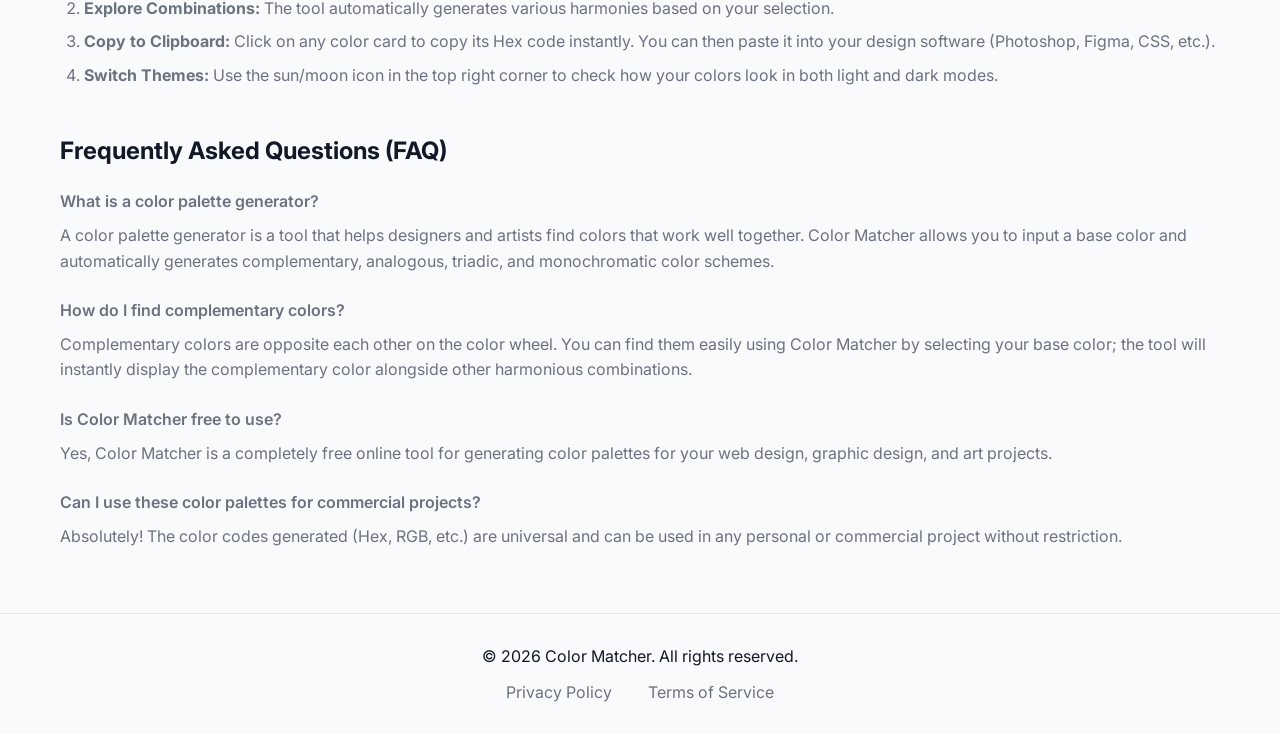
==== commit 5a530e69: "Refactor UI: Move nav to left, set Browse as default view, separate headers" ====
--- a/index.html
+++ b/index.html
@@ -408,32 +408,42 @@
 <body>
     <header class="header">
         <div class="container">
-            <div class="header-top">
-                <select id="lang-select" class="lang-select" aria-label="Select Language">
-                    <option value="en">English</option>
-                    <option value="de">Deutsch</option>
-                    <option value="es">Español</option>
-                    <option value="fr">Français</option>
-                    <option value="it">Italiano</option>
-                    <option value="pt">Português</option>
-                    <option value="ko">한국어</option>
-                    <option value="ja">日本語</option>
-                    <option value="zh-CN">简体中文</option>
-                    <option value="zh-TW">繁體中文</option>
-                </select>
-                <button id="theme-toggle" class="theme-btn" aria-label="Toggle Dark Mode">
-                    <!-- Icon injected by JS -->
-                </button>
+            <div class="header-top" style="justify-content: space-between;">
+                <nav class="main-nav" style="margin: 0;">
+                    <button id="nav-browse" class="nav-tab active" data-i18n="navBrowse">Browse</button>
+                    <button id="nav-home" class="nav-tab" data-i18n="navHome">Home</button>
+                </nav>
+
+                <div style="display: flex; gap: 1rem; align-items: center;">
+                    <select id="lang-select" class="lang-select" aria-label="Select Language">
+                        <option value="en">English</option>
+                        <option value="de">Deutsch</option>
+                        <option value="es">Español</option>
+                        <option value="fr">Français</option>
+                        <option value="it">Italiano</option>
+                        <option value="pt">Português</option>
+                        <option value="ko">한국어</option>
+                        <option value="ja">日本語</option>
+                        <option value="zh-CN">简体中文</option>
+                        <option value="zh-TW">繁體中文</option>
+                    </select>
+                    <button id="theme-toggle" class="theme-btn" aria-label="Toggle Dark Mode">
+                        <!-- Icon injected by JS -->
+                    </button>
+                </div>
             </div>
-            <h1 data-i18n="title">Find Matching Colors</h1>
-            <p class="subtitle" data-i18n="subtitle">Pick a base color to see beautiful combinations</p>
-
-            <nav class="main-nav">
-                <button id="nav-home" class="nav-tab active" data-i18n="navHome">Home</button>
-                <button id="nav-browse" class="nav-tab" data-i18n="navBrowse">Browse</button>
-            </nav>
+            <div id="header-content-home" class="header-content hidden" style="margin-top: 2rem;">
+                <h1 data-i18n="title">Find Matching Colors</h1>
+                <p class="subtitle" data-i18n="subtitle">Pick a base color to see beautiful combinations</p>
+            </div>
             
-            <div id="view-home" class="view-section">
+            <div id="header-content-browse" class="header-content" style="margin-top: 2rem;">
+                <h1 data-i18n="browseTitle">Browse Color Palettes</h1>
+                <p class="subtitle" data-i18n="browseSubtitle">Discover beautiful color combinations</p>
+            </div>
+            
+            <div id="view-home" class="view-section hidden" style="margin-top: 2rem;">
+
                 <div class="input-group">
                     <div class="input-wrapper">
                         <div class="color-preview" id="color-preview">
@@ -450,15 +460,17 @@
     </header>
 
     <main class="container">
-        <div id="view-home-content" class="view-section">
+        <!-- Browse View (Default) -->
+        <div id="view-browse" class="view-section">
+            <div id="browse-grid" class="color-grid">
+                <!-- Browse cards will be injected here -->
+            </div>
+        </div>
+
+        <!-- Home View (Hidden initially) -->
+        <div id="view-home-content" class="view-section hidden">
             <div id="grid" class="color-grid">
                 <!-- Cards will be injected here -->
-            </div>
-        </div>
-
-        <div id="view-browse" class="view-section hidden">
-            <div id="browse-grid" class="color-grid">
-                <!-- Browse cards will be injected here -->
             </div>
         </div>
 
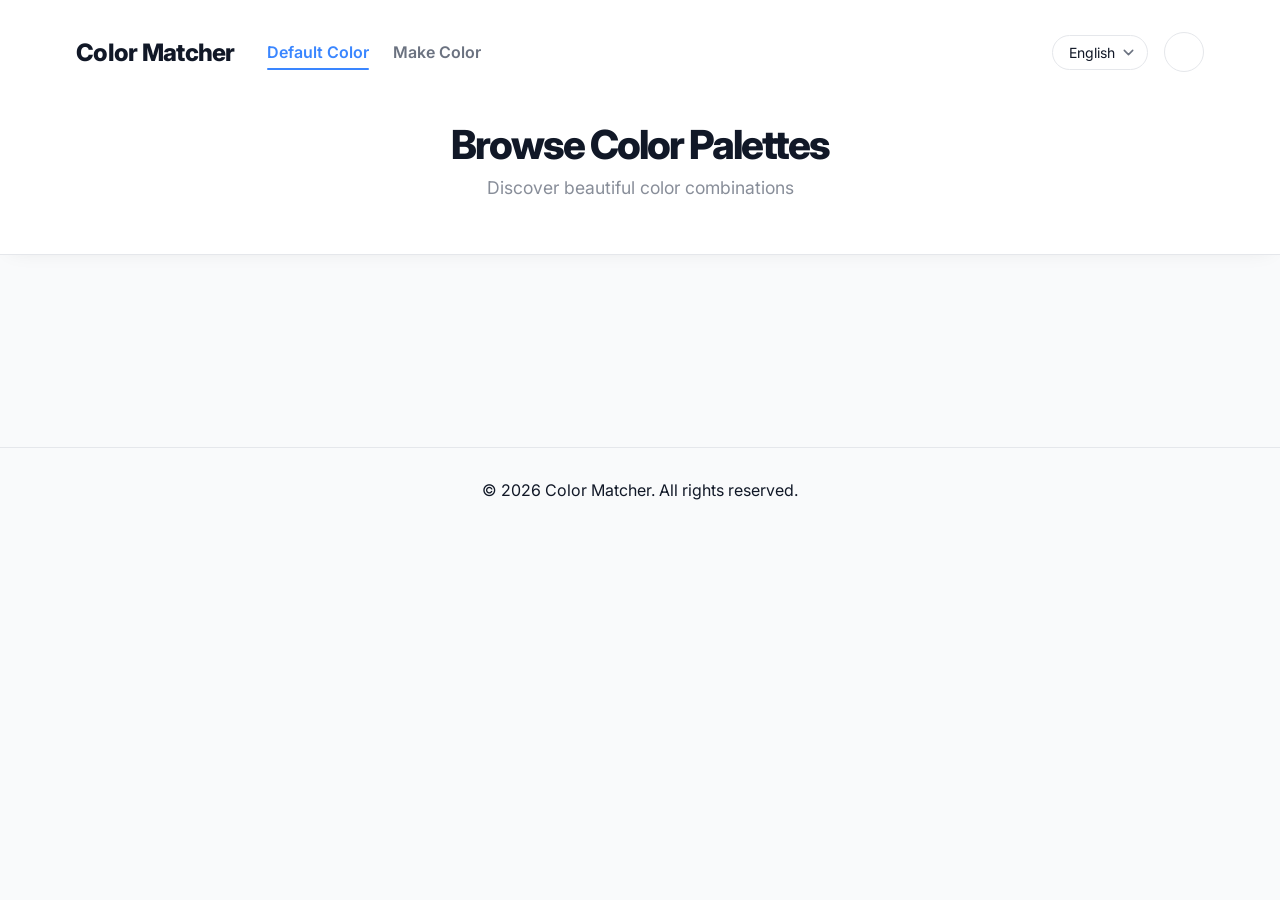
==== commit cce5af76: "Rename menu items: Default Color and Make Color" ====
--- a/index.html
+++ b/index.html
@@ -11,548 +11,63 @@
 
       gtag('config', 'G-J1C3428MR5');
     </script>
-    <!-- Microsoft Clarity -->
-    <script type="text/javascript"> (function(c,l,a,r,i,t,y){ c[a]=c[a]||function(){(c[a].q=c[a].q||[]).push(arguments)}; t=l.createElement(r);t.async=1;t.src="https://www.clarity.ms/tag/"+i; y=l.getElementsByTagName(r)[0];y.parentNode.insertBefore(t,y); })(window, document, "clarity", "script", "v8egon4c35"); </script>
     <meta name="viewport" content="width=device-width, initial-scale=1.0">
-    <title>Color Matcher</title>
+    <title>Color Matcher - Browse Palettes</title>
     <link rel="icon" type="image/svg+xml" href="favicon.svg">
-    <meta name="description" content="Find the perfect color combinations for your design projects. Generate complementary, analogous, triadic, and monochromatic color palettes instantly with our free Color Matcher tool.">
-    <meta name="keywords" content="color matcher, color palette generator, color schemes, hex color code, web design tools, color harmonies, complementary colors">
-    <meta name="author" content="Color Matcher">
-    <meta name="robots" content="index, follow">
-    
-    <!-- Open Graph / Facebook -->
-    <meta property="og:type" content="website">
-    <meta property="og:url" content="https://findcolor.pages.dev/">
-    <meta property="og:title" content="Color Matcher - Instant Palette Generator">
-    <meta property="og:description" content="Generate beautiful color schemes instantly. Perfect for designers and developers.">
-    <meta property="og:image" content="https://findcolor.pages.dev/og-image.png">
-
-    <!-- Twitter -->
-    <meta property="twitter:card" content="summary_large_image">
-    <meta property="twitter:url" content="https://findcolor.pages.dev/">
-    <meta property="twitter:title" content="Color Matcher - Instant Palette Generator">
-    <meta property="twitter:description" content="Generate beautiful color schemes instantly. Perfect for designers and developers.">
-    <meta property="twitter:image" content="https://findcolor.pages.dev/og-image.png">
-
-    <link rel="canonical" href="https://findcolor.pages.dev/">
-    
-    <script type="application/ld+json">
-    [
-      {
-        "@context": "https://schema.org",
-        "@type": "WebApplication",
-        "name": "Color Matcher",
-        "url": "https://findcolor.pages.dev/",
-        "description": "A free online tool to generate color palettes and harmonies including complementary, analogous, triadic, and monochromatic schemes.",
-        "applicationCategory": "DesignApplication",
-        "operatingSystem": "Any",
-        "offers": {
-          "@type": "Offer",
-          "price": "0",
-          "priceCurrency": "USD"
-        }
-      },
-      {
-        "@context": "https://schema.org",
-        "@type": "FAQPage",
-        "mainEntity": [{
-          "@type": "Question",
-          "name": "What is a color palette generator?",
-          "acceptedAnswer": {
-            "@type": "Answer",
-            "text": "A color palette generator is a tool that helps designers and artists find colors that work well together. Color Matcher allows you to input a base color and automatically generates complementary, analogous, triadic, and monochromatic color schemes."
-          }
-        }, {
-          "@type": "Question",
-          "name": "How do I find complementary colors?",
-          "acceptedAnswer": {
-            "@type": "Answer",
-            "text": "Complementary colors are opposite each other on the color wheel. You can find them easily using Color Matcher by selecting your base color; the tool will instantly display the complementary color alongside other harmonious combinations."
-          }
-        }, {
-          "@type": "Question",
-          "name": "Is Color Matcher free to use?",
-          "acceptedAnswer": {
-            "@type": "Answer",
-            "text": "Yes, Color Matcher is a completely free online tool for generating color palettes for your web design, graphic design, and art projects."
-          }
-        }, {
-          "@type": "Question",
-          "name": "Can I use these color palettes for commercial projects?",
-          "acceptedAnswer": {
-            "@type": "Answer",
-            "text": "Absolutely! The color codes generated (Hex, RGB, etc.) are universal and can be used in any personal or commercial project without restriction."
-          }
-        }]
-      }
-    ]
-    </script>
-
-    <meta name="google-adsense-account" content="ca-pub-6144766552255496">
-    <script async src="https://pagead2.googlesyndication.com/pagead/js/adsbygoogle.js?client=ca-pub-6144766552255496"
-     crossorigin="anonymous"></script>
-    <style>
-        :root {
-            /* Light Theme (Default) */
-            --bg-color: #f9fafb;
-            --surface-color: #ffffff;
-            --text-color: #111827;
-            --text-secondary: #6b7280;
-            --border-color: #e5e7eb;
-            --primary-color: #3a86ff;
-            --font-main: 'Inter', sans-serif;
-            --toast-bg: #111827;
-            --toast-text: #ffffff;
-        }
-
-        [data-theme="dark"] {
-            /* Dark Theme */
-            --bg-color: #0f172a;
-            --surface-color: #1e293b;
-            --text-color: #f8fafc;
-            --text-secondary: #94a3b8;
-            --border-color: #334155;
-            --toast-bg: #f8fafc;
-            --toast-text: #0f172a;
-        }
-
-        * {
-            margin: 0;
-            padding: 0;
-            box-sizing: border-box;
-        }
-
-        body {
-            font-family: var(--font-main);
-            background-color: var(--bg-color);
-            color: var(--text-color);
-            min-height: 100vh;
-            transition: background-color 0.3s, color 0.3s;
-        }
-
-        .container {
-            max-width: 1200px;
-            margin: 0 auto;
-            padding: 0 20px;
-        }
-
-        /* Header */
-        .header {
-            background: var(--surface-color);
-            padding: 2rem 0;
-            text-align: center;
-            border-bottom: 1px solid var(--border-color);
-            position: sticky;
-            top: 0;
-            z-index: 100;
-            box-shadow: 0 4px 20px -10px rgba(0,0,0,0.1);
-            transition: background-color 0.3s, border-color 0.3s;
-        }
-
-        .header-top {
-            display: flex;
-            justify-content: flex-end;
-            align-items: center;
-            gap: 1rem;
-            padding: 0 1rem;
-            margin-bottom: -1rem; /* Adjust positioning */
-            position: relative;
-            z-index: 101;
-        }
-
-        .header h1 {
-            font-size: 2rem;
-            font-weight: 800;
-            margin-bottom: 0.5rem;
-            letter-spacing: -0.03em;
-            padding-top: 1rem;
-        }
-
-        .subtitle {
-            color: var(--text-secondary);
-            margin-bottom: 1.5rem;
-            font-size: 0.95rem;
-        }
-
-        /* Controls (Theme & Lang) */
-        .theme-btn {
-            background: transparent;
-            border: 1px solid var(--border-color);
-            color: var(--text-color);
-            width: 40px;
-            height: 40px;
-            border-radius: 50%;
-            display: flex;
-            align-items: center;
-            justify-content: center;
-            cursor: pointer;
-            transition: all 0.2s;
-            flex-shrink: 0;
-        }
-
-        .theme-btn:hover {
-            background: var(--bg-color);
-            transform: rotate(15deg);
-        }
-
-        .lang-select {
-            padding: 0.5rem 2rem 0.5rem 1rem;
-            border-radius: 20px;
-            border: 1px solid var(--border-color);
-            background-color: var(--surface-color);
-            color: var(--text-color);
-            font-family: var(--font-main);
-            font-size: 0.875rem;
-            cursor: pointer;
-            outline: none;
-            appearance: none;
-            background-image: url("data:image/svg+xml,%3csvg xmlns='http://www.w3.org/2000/svg' fill='none' viewBox='0 0 20 20'%3e%3cpath stroke='%236b7280' stroke-linecap='round' stroke-linejoin='round' stroke-width='1.5' d='M6 8l4 4 4-4'/%3e%3c/svg%3e");
-            background-position: right 0.5rem center;
-            background-repeat: no-repeat;
-            background-size: 1.5em 1.5em;
-        }
-
-        .lang-select:hover {
-            border-color: var(--text-secondary);
-        }
-
-        /* Input Group */
-        .input-group {
-            display: flex;
-            justify-content: center;
-            align-items: center;
-            gap: 0.75rem;
-        }
-
-        .input-wrapper {
-            display: inline-flex;
-            align-items: center;
-            background: var(--surface-color);
-            border: 2px solid var(--border-color);
-            border-radius: 12px;
-            padding: 6px;
-            transition: all 0.2s;
-        }
-
-        .input-wrapper:focus-within {
-            border-color: var(--primary-color);
-            box-shadow: 0 0 0 4px rgba(58, 134, 255, 0.1);
-        }
-
-        .color-preview {
-            width: 40px;
-            height: 40px;
-            border-radius: 8px;
-            overflow: hidden;
-            position: relative;
-            border: 1px solid var(--border-color);
-            flex-shrink: 0;
-        }
-
-        input[type="color"] {
-            position: absolute;
-            top: 50%;
-            left: 50%;
-            transform: translate(-50%, -50%);
-            width: 200%;
-            height: 200%;
-            padding: 0;
-            border: none;
-            cursor: pointer;
-        }
-
-        input[type="text"] {
-            border: none;
-            font-size: 1.25rem;
-            font-weight: 600;
-            font-family: monospace;
-            color: var(--text-color);
-            width: 120px;
-            padding: 0 12px;
-            outline: none;
-            text-transform: uppercase;
-            background: transparent;
-        }
-
-        .copy-btn {
-            display: flex;
-            align-items: center;
-            justify-content: center;
-            background: var(--text-color);
-            color: var(--surface-color);
-            border: none;
-            width: 56px; /* Square-ish */
-            height: 56px;
-            border-radius: 12px;
-            font-weight: 700;
-            cursor: pointer;
-            transition: all 0.2s;
-        }
-
-        .copy-btn:hover {
-            opacity: 0.9;
-            transform: translateY(-1px);
-        }
-
-        .copy-btn:active {
-            transform: translateY(0);
-        }
-
-        /* Grid */
-        .color-grid {
-            display: grid;
-            grid-template-columns: repeat(auto-fill, minmax(280px, 1fr));
-            gap: 1.5rem;
-            padding: 3rem 0;
-            min-height: 60vh; /* Fix CLS: Reserve space for content */
-        }
-
-        /* Card Design */
-        .color-card {
-            border-radius: 16px;
-            overflow: hidden;
-            box-shadow: 0 4px 6px -1px rgba(0, 0, 0, 0.1);
-            transition: transform 0.3s ease, box-shadow 0.3s ease;
-            background: var(--surface-color);
-            display: flex;
-            flex-direction: column;
-            border: 1px solid var(--border-color);
-        }
-
-        .color-card:hover {
-            transform: translateY(-5px);
-            box-shadow: 0 20px 25px -5px rgba(0, 0, 0, 0.1);
-        }
-
-        .preview-box {
-            flex: 1;
-            padding: 2rem 1.5rem;
-            display: flex;
-            flex-direction: column;
-            justify-content: center;
-            align-items: center;
-            text-align: center;
-            min-height: 160px;
-            position: relative;
-            cursor: pointer;
-            transition: filter 0.2s;
-        }
-
-        .preview-box:hover {
-            filter: brightness(0.95);
-        }
-
-        .preview-text-large {
-            font-size: 3.5rem;
-            font-weight: 800;
-            line-height: 1;
-            margin-bottom: 0.5rem;
-            letter-spacing: -0.05em;
-        }
-
-        .preview-text-small {
-            font-size: 0.875rem;
-            font-weight: 600;
-            opacity: 0.9;
-            letter-spacing: 0.05em;
-        }
-
-        .hex-tag {
-            position: absolute;
-            bottom: 12px;
-            right: 12px;
-            font-family: monospace;
-            font-size: 0.75rem;
-            font-weight: 700;
-            padding: 4px 8px;
-            border-radius: 6px;
-            box-shadow: 0 2px 4px rgba(0,0,0,0.1);
-        }
-
-        /* Toast */
-        .toast {
-            position: fixed;
-            bottom: 2rem;
-            left: 50%;
-            transform: translateX(-50%) translateY(20px);
-            background: var(--toast-bg);
-            color: var(--toast-text);
-            padding: 0.75rem 1.5rem;
-            border-radius: 50px;
-            opacity: 0;
-            visibility: hidden;
-            transition: all 0.3s;
-            z-index: 200;
-            font-weight: 600;
-        }
-
-        .toast.show {
-            opacity: 1;
-            visibility: visible;
-            transform: translateX(-50%) translateY(0);
-        }
-
-        @media (max-width: 640px) {
-            .header h1 { font-size: 1.5rem; }
-            .input-group { width: 100%; }
-            .input-wrapper { flex: 1; }
-            .header-top { justify-content: center; margin-bottom: 0.5rem; }
-            .lang-select { width: 100%; max-width: 200px; }
-        }
-    </style>
-    <link rel="preconnect" href="https://fonts.googleapis.com">
-    <link rel="preconnect" href="https://fonts.gstatic.com" crossorigin>
     <link href="https://fonts.googleapis.com/css2?family=Inter:wght@400;600;800&display=swap" rel="stylesheet">
+    <link rel="stylesheet" href="style.css">
 </head>
 <body>
     <header class="header">
         <div class="container">
-            <div class="header-top" style="justify-content: space-between;">
-                <nav class="main-nav" style="margin: 0;">
-                    <button id="nav-browse" class="nav-tab active" data-i18n="navBrowse">Browse</button>
-                    <button id="nav-home" class="nav-tab" data-i18n="navHome">Home</button>
-                </nav>
+            <div class="header-top" style="justify-content: space-between; align-items: center;">
+                <div style="display: flex; align-items: center; gap: 2rem;">
+                    <!-- Logo -->
+                    <a href="index.html" style="text-decoration: none; color: var(--text-color); font-weight: 800; font-size: 1.5rem; letter-spacing: -0.03em;">
+                        Color Matcher
+                    </a>
+                    
+                    <!-- Navigation -->
+                    <nav class="main-nav" style="margin: 0;">
+                        <a href="index.html" class="nav-link active" data-i18n="navBrowse">Default Color</a>
+                        <a href="matching.html" class="nav-link" data-i18n="navHome">Make Color</a>
+                    </nav>
+                </div>
 
                 <div style="display: flex; gap: 1rem; align-items: center;">
                     <select id="lang-select" class="lang-select" aria-label="Select Language">
                         <option value="en">English</option>
-                        <option value="de">Deutsch</option>
-                        <option value="es">Español</option>
-                        <option value="fr">Français</option>
-                        <option value="it">Italiano</option>
-                        <option value="pt">Português</option>
                         <option value="ko">한국어</option>
-                        <option value="ja">日本語</option>
-                        <option value="zh-CN">简体中文</option>
-                        <option value="zh-TW">繁體中文</option>
+                        <!-- Other options truncated for brevity, can be added if needed -->
                     </select>
                     <button id="theme-toggle" class="theme-btn" aria-label="Toggle Dark Mode">
                         <!-- Icon injected by JS -->
                     </button>
                 </div>
             </div>
-            <div id="header-content-home" class="header-content hidden" style="margin-top: 2rem;">
-                <h1 data-i18n="title">Find Matching Colors</h1>
-                <p class="subtitle" data-i18n="subtitle">Pick a base color to see beautiful combinations</p>
-            </div>
             
-            <div id="header-content-browse" class="header-content" style="margin-top: 2rem;">
-                <h1 data-i18n="browseTitle">Browse Color Palettes</h1>
-                <p class="subtitle" data-i18n="browseSubtitle">Discover beautiful color combinations</p>
-            </div>
-            
-            <div id="view-home" class="view-section hidden" style="margin-top: 2rem;">
-
-                <div class="input-group">
-                    <div class="input-wrapper">
-                        <div class="color-preview" id="color-preview">
-                            <input type="color" id="color-picker" value="#3a86ff">
-                        </div>
-                        <input type="text" id="hex-input" value="#3A86FF" maxlength="7">
-                    </div>
-                    <button id="copy-base-btn" class="copy-btn" aria-label="Copy Color">
-                        <svg width="24" height="24" viewBox="0 0 24 24" fill="none" stroke="currentColor" stroke-width="2" stroke-linecap="round" stroke-linejoin="round"><rect x="9" y="9" width="13" height="13" rx="2" ry="2"></rect><path d="M5 15H4a2 2 0 0 1-2-2V4a2 2 0 0 1 2-2h9a2 2 0 0 1 2 2v1"></path></svg>
-                    </button>
-                </div>
+            <div class="header-content" style="margin-top: 3rem; text-align: center;">
+                <h1 data-i18n="browseTitle" style="font-size: 2.5rem; margin-bottom: 0.5rem; letter-spacing: -0.05em;">Browse Color Palettes</h1>
+                <p class="subtitle" data-i18n="browseSubtitle" style="font-size: 1.1rem; opacity: 0.8;">Discover beautiful color combinations</p>
             </div>
         </div>
     </header>
 
     <main class="container">
-        <!-- Browse View (Default) -->
-        <div id="view-browse" class="view-section">
+        <div id="view-browse" class="view-section" style="margin-top: 2rem;">
             <div id="browse-grid" class="color-grid">
                 <!-- Browse cards will be injected here -->
             </div>
         </div>
-
-        <!-- Home View (Hidden initially) -->
-        <div id="view-home-content" class="view-section hidden">
-            <div id="grid" class="color-grid">
-                <!-- Cards will be injected here -->
-            </div>
-        </div>
-
-        <section class="content-section" style="margin-top: 4rem; padding-top: 2rem; border-top: 1px solid var(--border-color);">
-            <article>
-                <h2 style="margin-bottom: 1.5rem;" data-i18n="understandingHarmoniesTitle">Understanding Color Harmonies</h2>
-                <p style="margin-bottom: 1rem; color: var(--text-secondary); line-height: 1.6;" data-i18n="understandingHarmoniesDesc">
-                    Color harmony is the theory of combining colors in a fashion that is harmonious to the eye. In other words, what shapes come together to produce a pleasing effect? Here are the primary color harmonies used in this tool:
-                </p>
-                
-                <div style="display: grid; grid-template-columns: repeat(auto-fit, minmax(250px, 1fr)); gap: 2rem; margin-top: 2rem;">
-                    <div>
-                        <h3 style="margin-bottom: 0.5rem;" data-i18n="complementaryTitle">Complementary</h3>
-                        <p style="color: var(--text-secondary); line-height: 1.6; font-size: 0.95rem;" data-i18n="complementaryDesc">
-                            Colors that are opposite each other on the color wheel are considered to be complementary colors (example: red and green). The high contrast of complementary colors creates a vibrant look especially when used at full saturation.
-                        </p>
-                    </div>
-                    <div>
-                        <h3 style="margin-bottom: 0.5rem;" data-i18n="analogousTitle">Analogous</h3>
-                        <p style="color: var(--text-secondary); line-height: 1.6; font-size: 0.95rem;" data-i18n="analogousDesc">
-                            Analogous color schemes use colors that are next to each other on the color wheel. They usually match well and create serene and comfortable designs. Analogous color schemes are often found in nature and are harmonious and pleasing to the eye.
-                        </p>
-                    </div>
-                    <div>
-                        <h3 style="margin-bottom: 0.5rem;" data-i18n="triadicTitle">Triadic</h3>
-                        <p style="color: var(--text-secondary); line-height: 1.6; font-size: 0.95rem;" data-i18n="triadicDesc">
-                            A triadic color scheme uses colors that are evenly spaced around the color wheel. Triadic color harmonies tend to be quite vibrant, even if you use pale or unsaturated versions of your hues.
-                        </p>
-                    </div>
-                    <div>
-                        <h3 style="margin-bottom: 0.5rem;" data-i18n="monochromaticTitle">Monochromatic</h3>
-                        <p style="color: var(--text-secondary); line-height: 1.6; font-size: 0.95rem;" data-i18n="monochromaticDesc">
-                            Monochromatic color schemes are derived from a single base hue and extended using its shades, tones, and tints. Tints are achieved by adding white and shades and tones are achieved by adding a darker color, gray or black.
-                        </p>
-                    </div>
-                </div>
-            </article>
-
-            <article style="margin-top: 3rem;">
-                <h2 style="margin-bottom: 1rem;" data-i18n="howToUseTitle">How to Use Color Matcher</h2>
-                <p style="color: var(--text-secondary); line-height: 1.6;" data-i18n="howToUseDesc">
-                    Using our tool is simple and intuitive. Just follow these steps to find your perfect palette:
-                </p>
-                <ol style="margin-left: 1.5rem; margin-top: 1rem; color: var(--text-secondary); line-height: 1.6;">
-                    <li style="margin-bottom: 0.5rem;"><strong data-i18n="step1Title">Select a Base Color:</strong> <span data-i18n="step1Desc">Click on the color input box to open the color picker, or type a Hex code directly if you have a specific color in mind.</span></li>
-                    <li style="margin-bottom: 0.5rem;"><strong data-i18n="step2Title">Explore Combinations:</strong> <span data-i18n="step2Desc">The tool automatically generates various harmonies based on your selection.</span></li>
-                    <li style="margin-bottom: 0.5rem;"><strong data-i18n="step3Title">Copy to Clipboard:</strong> <span data-i18n="step3Desc">Click on any color card to copy its Hex code instantly. You can then paste it into your design software (Photoshop, Figma, CSS, etc.).</span></li>
-                    <li style="margin-bottom: 0.5rem;"><strong data-i18n="step4Title">Switch Themes:</strong> <span data-i18n="step4Desc">Use the sun/moon icon in the top right corner to check how your colors look in both light and dark modes.</span></li>
-                </ol>
-            </article>
-
-            <article style="margin-top: 3rem;">
-                <h2 style="margin-bottom: 1.5rem;" data-i18n="faqTitle">Frequently Asked Questions (FAQ)</h2>
-                <dl style="color: var(--text-secondary); line-height: 1.6;">
-                    <dt style="font-weight: 600; margin-bottom: 0.5rem; color: var(--text-primary);" data-i18n="faq1Q">What is a color palette generator?</dt>
-                    <dd style="margin-bottom: 1.5rem; margin-left: 0;" data-i18n="faq1A">A color palette generator is a tool that helps designers and artists find colors that work well together. Color Matcher allows you to input a base color and automatically generates complementary, analogous, triadic, and monochromatic color schemes.</dd>
-
-                    <dt style="font-weight: 600; margin-bottom: 0.5rem; color: var(--text-primary);" data-i18n="faq2Q">How do I find complementary colors?</dt>
-                    <dd style="margin-bottom: 1.5rem; margin-left: 0;" data-i18n="faq2A">Complementary colors are opposite each other on the color wheel. You can find them easily using Color Matcher by selecting your base color; the tool will instantly display the complementary color alongside other harmonious combinations.</dd>
-
-                    <dt style="font-weight: 600; margin-bottom: 0.5rem; color: var(--text-primary);" data-i18n="faq3Q">Is Color Matcher free to use?</dt>
-                    <dd style="margin-bottom: 1.5rem; margin-left: 0;" data-i18n="faq3A">Yes, Color Matcher is a completely free online tool for generating color palettes for your web design, graphic design, and art projects.</dd>
-
-                    <dt style="font-weight: 600; margin-bottom: 0.5rem; color: var(--text-primary);" data-i18n="faq4Q">Can I use these color palettes for commercial projects?</dt>
-                    <dd style="margin-bottom: 0; margin-left: 0;" data-i18n="faq4A">Absolutely! The color codes generated (Hex, RGB, etc.) are universal and can be used in any personal or commercial project without restriction.</dd>
-                </dl>
-            </article>
-        </section>
     </main>
 
     <footer style="margin-top: 4rem; padding: 2rem 0; border-top: 1px solid var(--border-color); text-align: center;">
         <div class="container">
             <p style="margin-bottom: 1rem;">&copy; 2026 Color Matcher. All rights reserved.</p>
-            <nav>
-                <a href="privacy.html" style="color: var(--text-secondary); margin: 0 1rem; text-decoration: none;" data-i18n="privacyPolicy">Privacy Policy</a>
-                <a href="terms.html" style="color: var(--text-secondary); margin: 0 1rem; text-decoration: none;" data-i18n="termsOfService">Terms of Service</a>
-            </nav>
         </div>
     </footer>
 
     <div id="toast" class="toast">Copied to clipboard!</div>
-
-    <script src="main.js?v=2" type="module"></script>
+    <script src="main.js?v=3" type="module"></script>
 </body>
 </html>
--- a/style.css
+++ b/style.css
@@ -0,0 +1,351 @@
+:root {
+    /* Light Theme (Default) */
+    --bg-color: #f9fafb;
+    --surface-color: #ffffff;
+    --text-color: #111827;
+    --text-secondary: #6b7280;
+    --border-color: #e5e7eb;
+    --primary-color: #3a86ff;
+    --font-main: 'Inter', sans-serif;
+    --toast-bg: #111827;
+    --toast-text: #ffffff;
+}
+
+[data-theme="dark"] {
+    /* Dark Theme */
+    --bg-color: #0f172a;
+    --surface-color: #1e293b;
+    --text-color: #f8fafc;
+    --text-secondary: #94a3b8;
+    --border-color: #334155;
+    --toast-bg: #f8fafc;
+    --toast-text: #0f172a;
+}
+
+* {
+    margin: 0;
+    padding: 0;
+    box-sizing: border-box;
+}
+
+body {
+    font-family: var(--font-main);
+    background-color: var(--bg-color);
+    color: var(--text-color);
+    min-height: 100vh;
+    transition: background-color 0.3s, color 0.3s;
+}
+
+.container {
+    max-width: 1200px;
+    margin: 0 auto;
+    padding: 0 20px;
+}
+
+/* Header */
+.header {
+    background: var(--surface-color);
+    padding: 2rem 0;
+    text-align: center;
+    border-bottom: 1px solid var(--border-color);
+    position: sticky;
+    top: 0;
+    z-index: 100;
+    box-shadow: 0 4px 20px -10px rgba(0,0,0,0.1);
+    transition: background-color 0.3s, border-color 0.3s;
+}
+
+.header-top {
+    display: flex;
+    justify-content: flex-end;
+    align-items: center;
+    gap: 1rem;
+    padding: 0 1rem;
+    margin-bottom: -1rem; /* Adjust positioning */
+    position: relative;
+    z-index: 101;
+}
+
+.header h1 {
+    font-size: 2rem;
+    font-weight: 800;
+    margin-bottom: 0.5rem;
+    letter-spacing: -0.03em;
+    padding-top: 1rem;
+}
+
+.subtitle {
+    color: var(--text-secondary);
+    margin-bottom: 1.5rem;
+    font-size: 0.95rem;
+}
+
+/* Controls (Theme & Lang) */
+.theme-btn {
+    background: transparent;
+    border: 1px solid var(--border-color);
+    color: var(--text-color);
+    width: 40px;
+    height: 40px;
+    border-radius: 50%;
+    display: flex;
+    align-items: center;
+    justify-content: center;
+    cursor: pointer;
+    transition: all 0.2s;
+    flex-shrink: 0;
+}
+
+.theme-btn:hover {
+    background: var(--bg-color);
+    transform: rotate(15deg);
+}
+
+.lang-select {
+    padding: 0.5rem 2rem 0.5rem 1rem;
+    border-radius: 20px;
+    border: 1px solid var(--border-color);
+    background-color: var(--surface-color);
+    color: var(--text-color);
+    font-family: var(--font-main);
+    font-size: 0.875rem;
+    cursor: pointer;
+    outline: none;
+    appearance: none;
+    background-image: url("data:image/svg+xml,%3csvg xmlns='http://www.w3.org/2000/svg' fill='none' viewBox='0 0 20 20'%3e%3cpath stroke='%236b7280' stroke-linecap='round' stroke-linejoin='round' stroke-width='1.5' d='M6 8l4 4 4-4'/%3e%3c/svg%3e");
+    background-position: right 0.5rem center;
+    background-repeat: no-repeat;
+    background-size: 1.5em 1.5em;
+}
+
+.lang-select:hover {
+    border-color: var(--text-secondary);
+}
+
+/* Input Group */
+.input-group {
+    display: flex;
+    justify-content: center;
+    align-items: center;
+    gap: 0.75rem;
+}
+
+.input-wrapper {
+    display: inline-flex;
+    align-items: center;
+    background: var(--surface-color);
+    border: 2px solid var(--border-color);
+    border-radius: 12px;
+    padding: 6px;
+    transition: all 0.2s;
+}
+
+.input-wrapper:focus-within {
+    border-color: var(--primary-color);
+    box-shadow: 0 0 0 4px rgba(58, 134, 255, 0.1);
+}
+
+.color-preview {
+    width: 40px;
+    height: 40px;
+    border-radius: 8px;
+    overflow: hidden;
+    position: relative;
+    border: 1px solid var(--border-color);
+    flex-shrink: 0;
+}
+
+input[type="color"] {
+    position: absolute;
+    top: 50%;
+    left: 50%;
+    transform: translate(-50%, -50%);
+    width: 200%;
+    height: 200%;
+    padding: 0;
+    border: none;
+    cursor: pointer;
+}
+
+input[type="text"] {
+    border: none;
+    font-size: 1.25rem;
+    font-weight: 600;
+    font-family: monospace;
+    color: var(--text-color);
+    width: 120px;
+    padding: 0 12px;
+    outline: none;
+    text-transform: uppercase;
+    background: transparent;
+}
+
+.copy-btn {
+    display: flex;
+    align-items: center;
+    justify-content: center;
+    background: var(--text-color);
+    color: var(--surface-color);
+    border: none;
+    width: 56px; /* Square-ish */
+    height: 56px;
+    border-radius: 12px;
+    font-weight: 700;
+    cursor: pointer;
+    transition: all 0.2s;
+}
+
+.copy-btn:hover {
+    opacity: 0.9;
+    transform: translateY(-1px);
+}
+
+.copy-btn:active {
+    transform: translateY(0);
+}
+
+/* Grid */
+.color-grid {
+    display: grid;
+    grid-template-columns: repeat(auto-fill, minmax(280px, 1fr));
+    gap: 1.5rem;
+    padding: 3rem 0;
+}
+
+/* Card Design */
+.color-card {
+    border-radius: 16px;
+    overflow: hidden;
+    box-shadow: 0 4px 6px -1px rgba(0, 0, 0, 0.1);
+    transition: transform 0.3s ease, box-shadow 0.3s ease;
+    background: var(--surface-color);
+    display: flex;
+    flex-direction: column;
+    border: 1px solid var(--border-color);
+}
+
+.color-card:hover {
+    transform: translateY(-5px);
+    box-shadow: 0 20px 25px -5px rgba(0, 0, 0, 0.1);
+}
+
+.preview-box {
+    flex: 1;
+    padding: 2rem 1.5rem;
+    display: flex;
+    flex-direction: column;
+    justify-content: center;
+    align-items: center;
+    text-align: center;
+    min-height: 160px;
+    position: relative;
+    cursor: pointer;
+    transition: filter 0.2s;
+}
+
+.preview-box:hover {
+    filter: brightness(0.95);
+}
+
+.preview-text-large {
+    font-size: 3.5rem;
+    font-weight: 800;
+    line-height: 1;
+    margin-bottom: 0.5rem;
+    letter-spacing: -0.05em;
+}
+
+.preview-text-small {
+    font-size: 0.875rem;
+    font-weight: 600;
+    opacity: 0.9;
+    letter-spacing: 0.05em;
+}
+
+.hex-tag {
+    position: absolute;
+    bottom: 12px;
+    right: 12px;
+    font-family: monospace;
+    font-size: 0.75rem;
+    font-weight: 700;
+    padding: 4px 8px;
+    border-radius: 6px;
+    box-shadow: 0 2px 4px rgba(0,0,0,0.1);
+}
+
+/* Toast */
+.toast {
+    position: fixed;
+    bottom: 2rem;
+    left: 50%;
+    transform: translateX(-50%) translateY(20px);
+    background: var(--toast-bg);
+    color: var(--toast-text);
+    padding: 0.75rem 1.5rem;
+    border-radius: 50px;
+    opacity: 0;
+    visibility: hidden;
+    transition: all 0.3s;
+    z-index: 200;
+    font-weight: 600;
+}
+
+.toast.show {
+    opacity: 1;
+    visibility: visible;
+    transform: translateX(-50%) translateY(0);
+}
+
+@media (max-width: 640px) {
+    .header h1 { font-size: 1.5rem; }
+    .input-group { width: 100%; }
+    .input-wrapper { flex: 1; }
+    .header-top { justify-content: center; margin-bottom: 0.5rem; }
+    .lang-select { width: 100%; max-width: 200px; }
+}
+
+/* Navigation */
+.main-nav {
+    display: flex;
+    gap: 1.5rem;
+    align-items: center;
+}
+
+.nav-link {
+    text-decoration: none;
+    color: var(--text-secondary);
+    font-size: 1rem;
+    font-weight: 600;
+    padding: 0.5rem 0;
+    cursor: pointer;
+    transition: all 0.2s;
+    position: relative;
+}
+
+.nav-link:hover {
+    color: var(--text-color);
+}
+
+.nav-link.active {
+    color: var(--primary-color);
+}
+
+.nav-link.active::after {
+    content: '';
+    position: absolute;
+    bottom: 0;
+    left: 0;
+    width: 100%;
+    height: 2px;
+    background-color: var(--primary-color);
+    border-radius: 2px;
+}
+
+.hidden {
+    display: none !important;
+}
+
+.view-section {
+    width: 100%;
+}
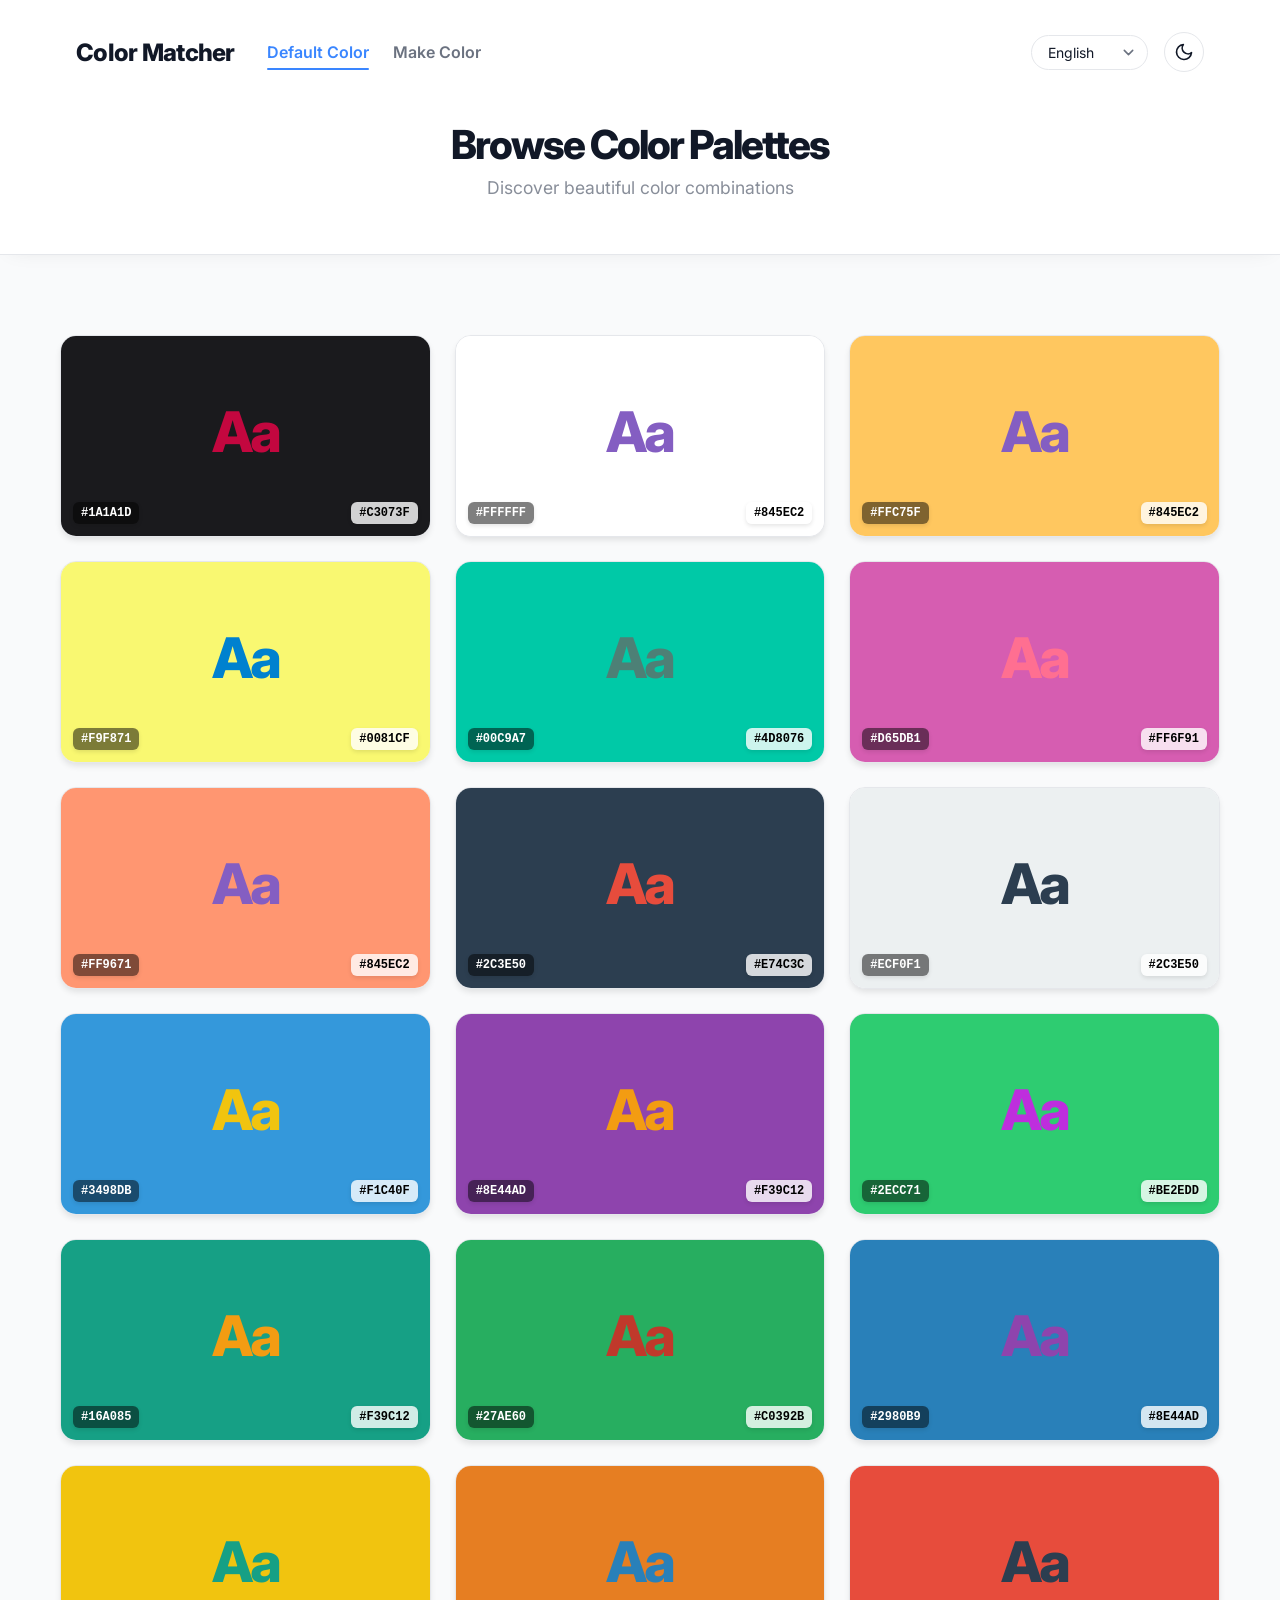
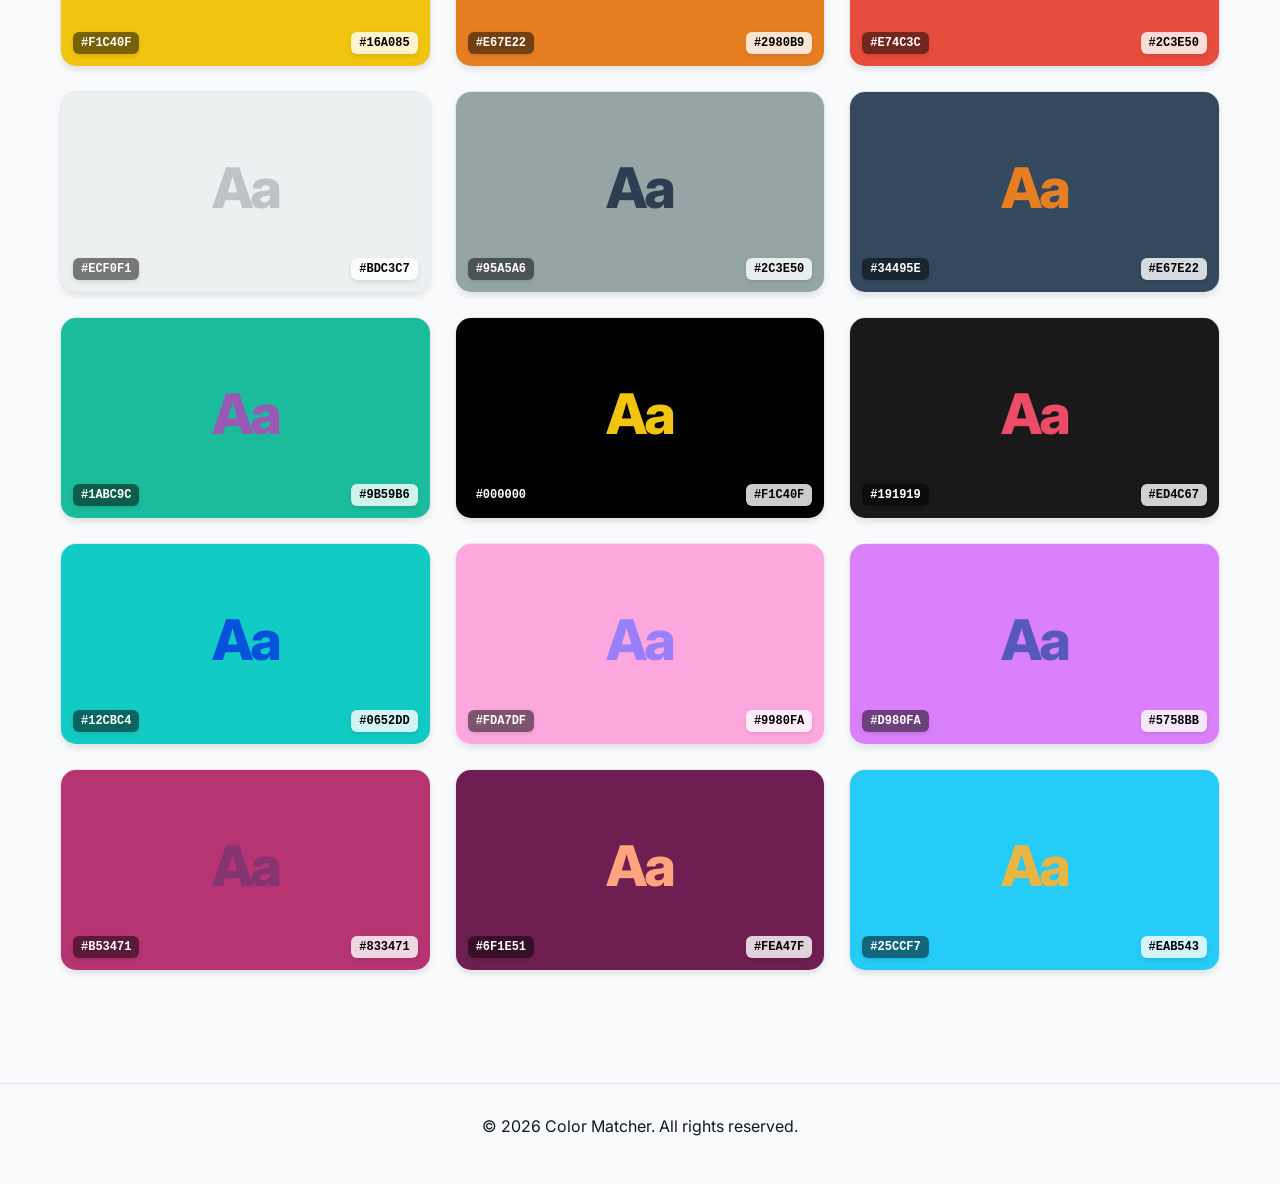
==== commit 007afbb3: "Support 10 languages: Add full translations and update language selector" ====
--- a/index.html
+++ b/index.html
@@ -37,8 +37,15 @@
                 <div style="display: flex; gap: 1rem; align-items: center;">
                     <select id="lang-select" class="lang-select" aria-label="Select Language">
                         <option value="en">English</option>
+                        <option value="es">Español</option>
+                        <option value="fr">Français</option>
+                        <option value="it">Italiano</option>
+                        <option value="pt">Português</option>
+                        <option value="de">Deutsch</option>
                         <option value="ko">한국어</option>
-                        <!-- Other options truncated for brevity, can be added if needed -->
+                        <option value="ja">日本語</option>
+                        <option value="zh-CN">简体中文</option>
+                        <option value="zh-TW">繁體中文</option>
                     </select>
                     <button id="theme-toggle" class="theme-btn" aria-label="Toggle Dark Mode">
                         <!-- Icon injected by JS -->
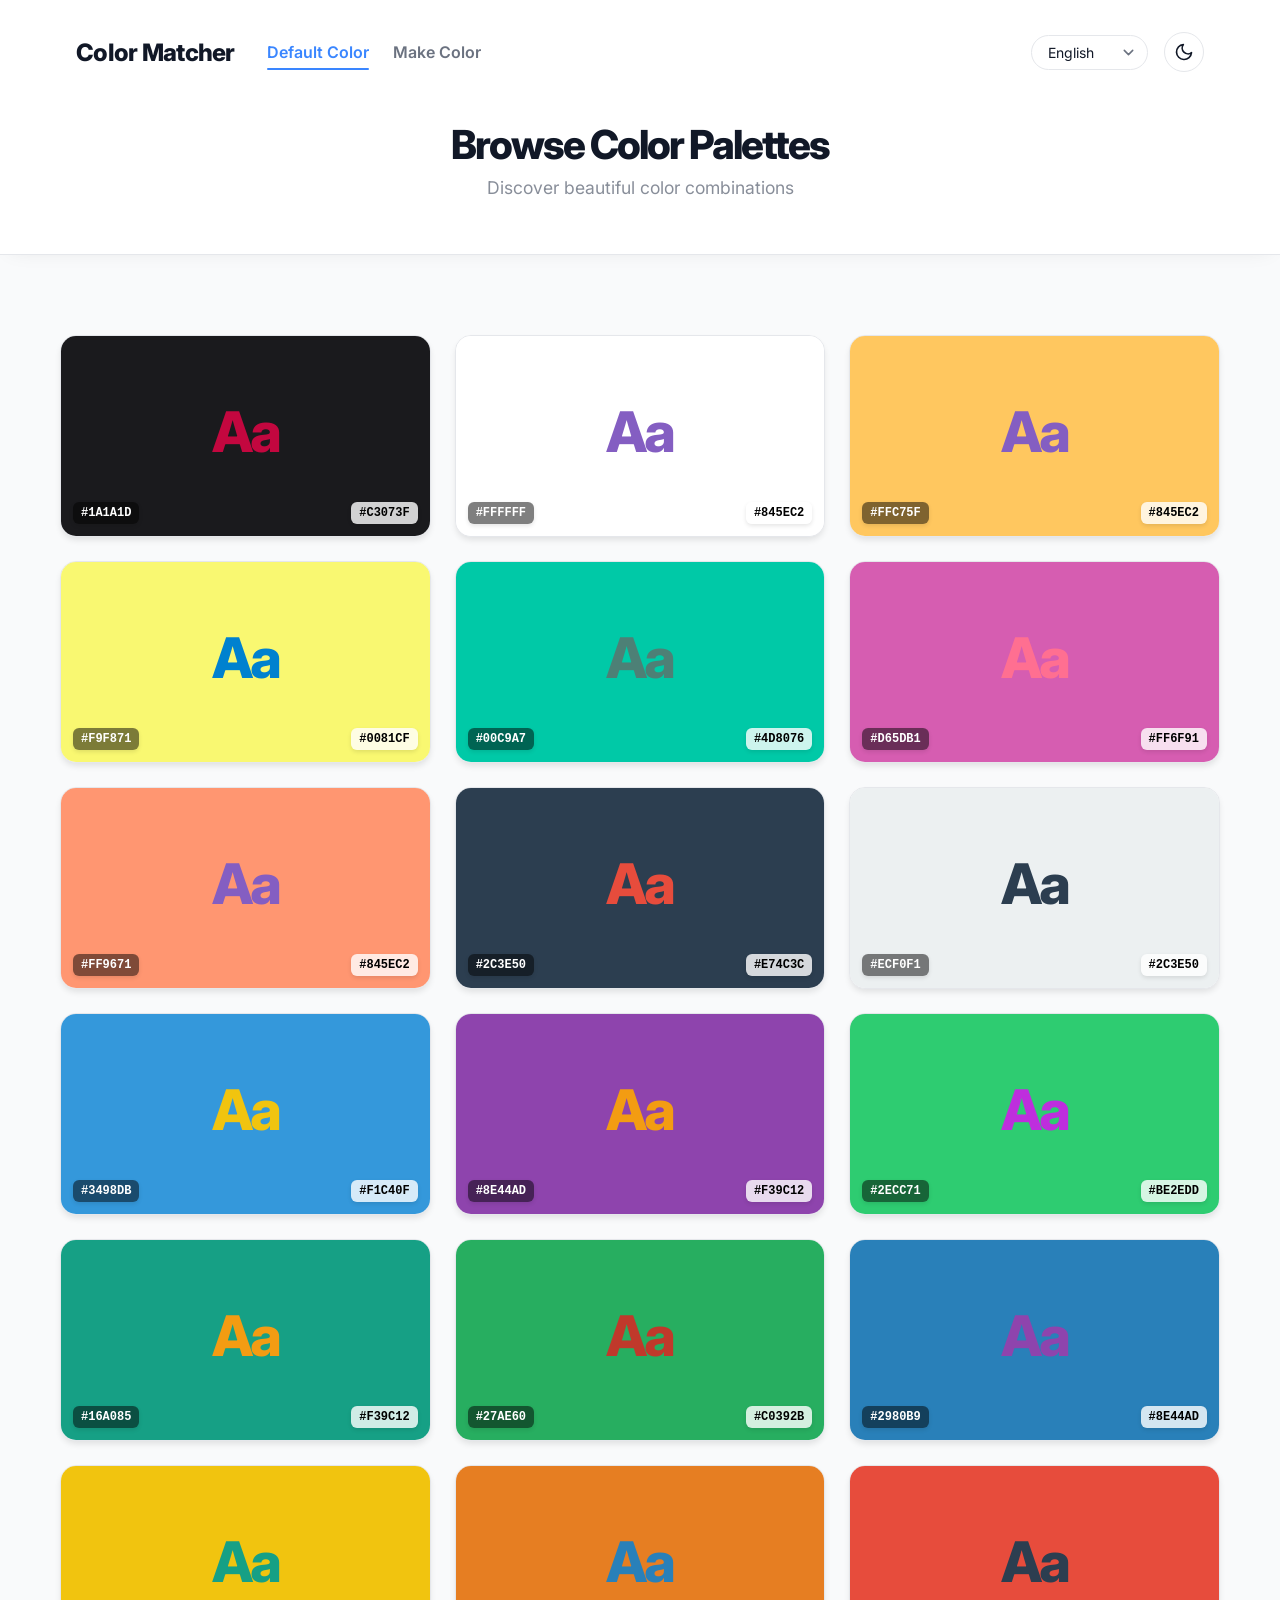
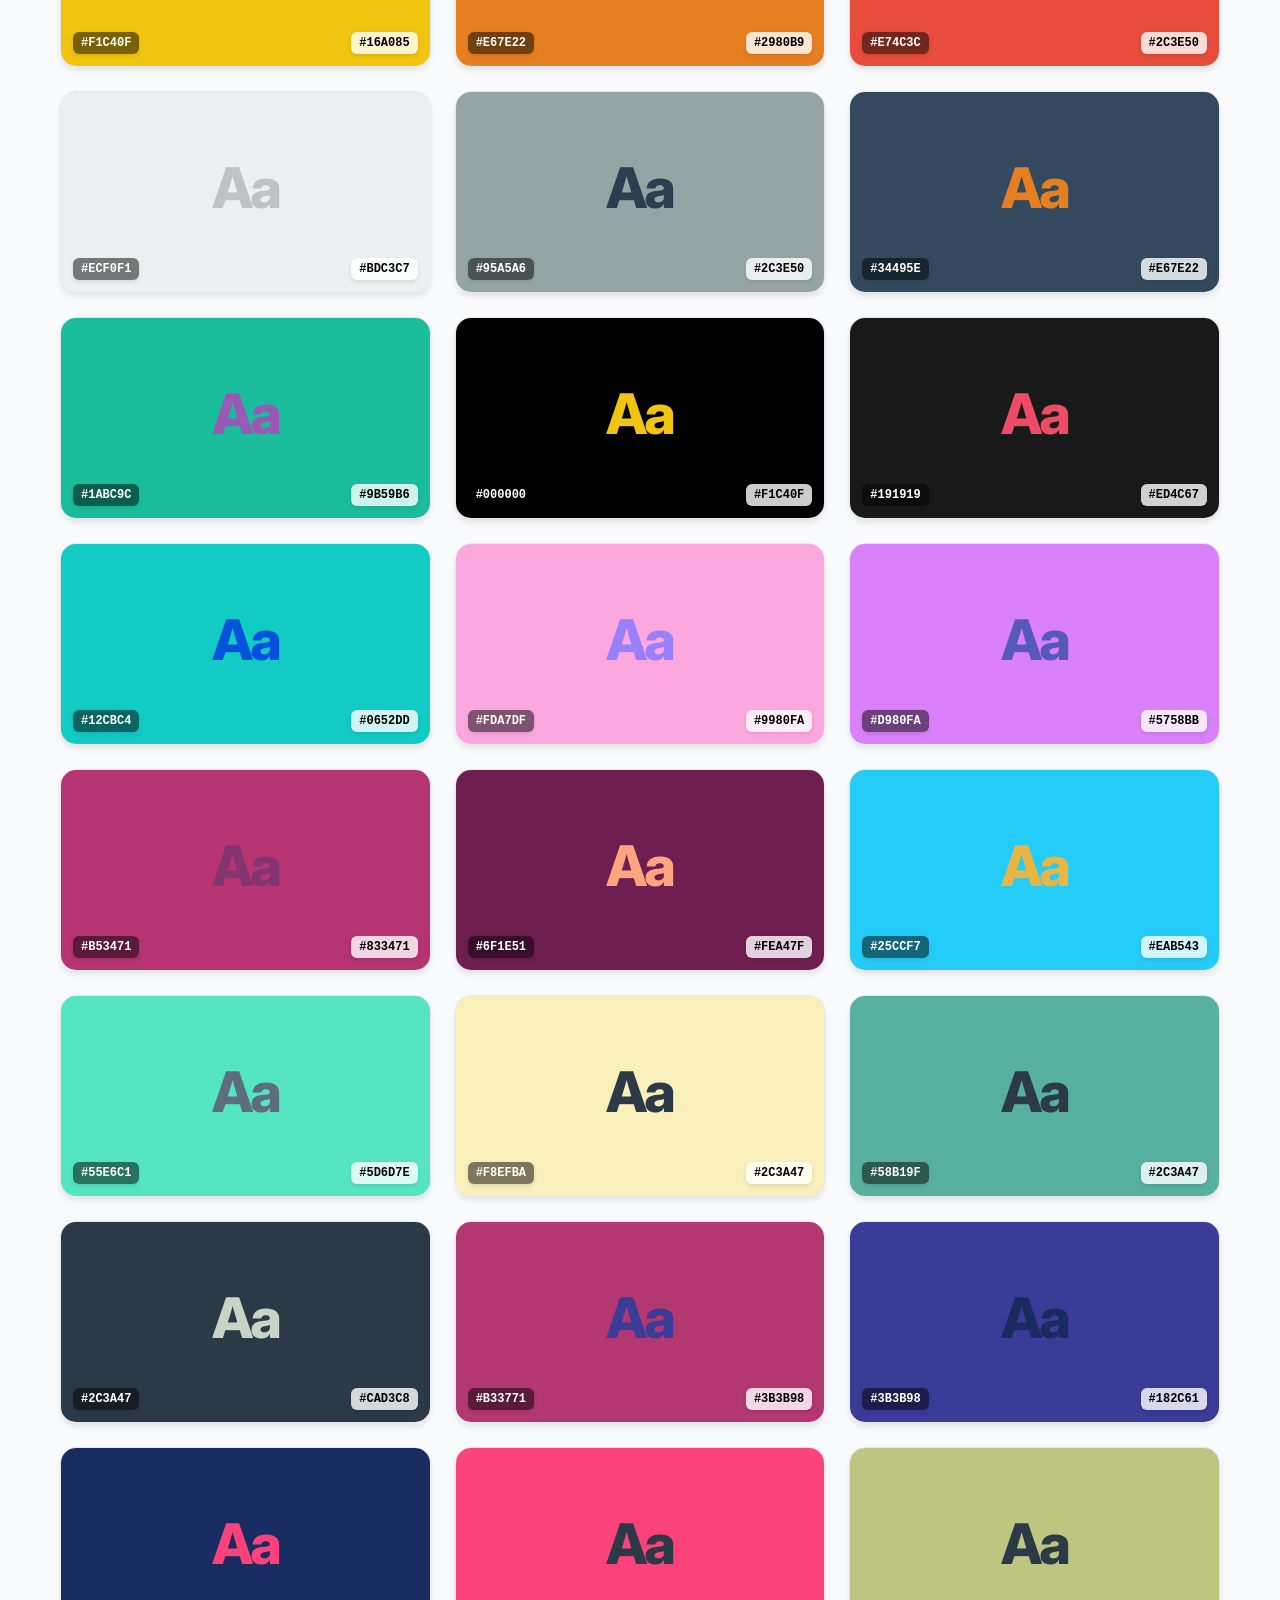
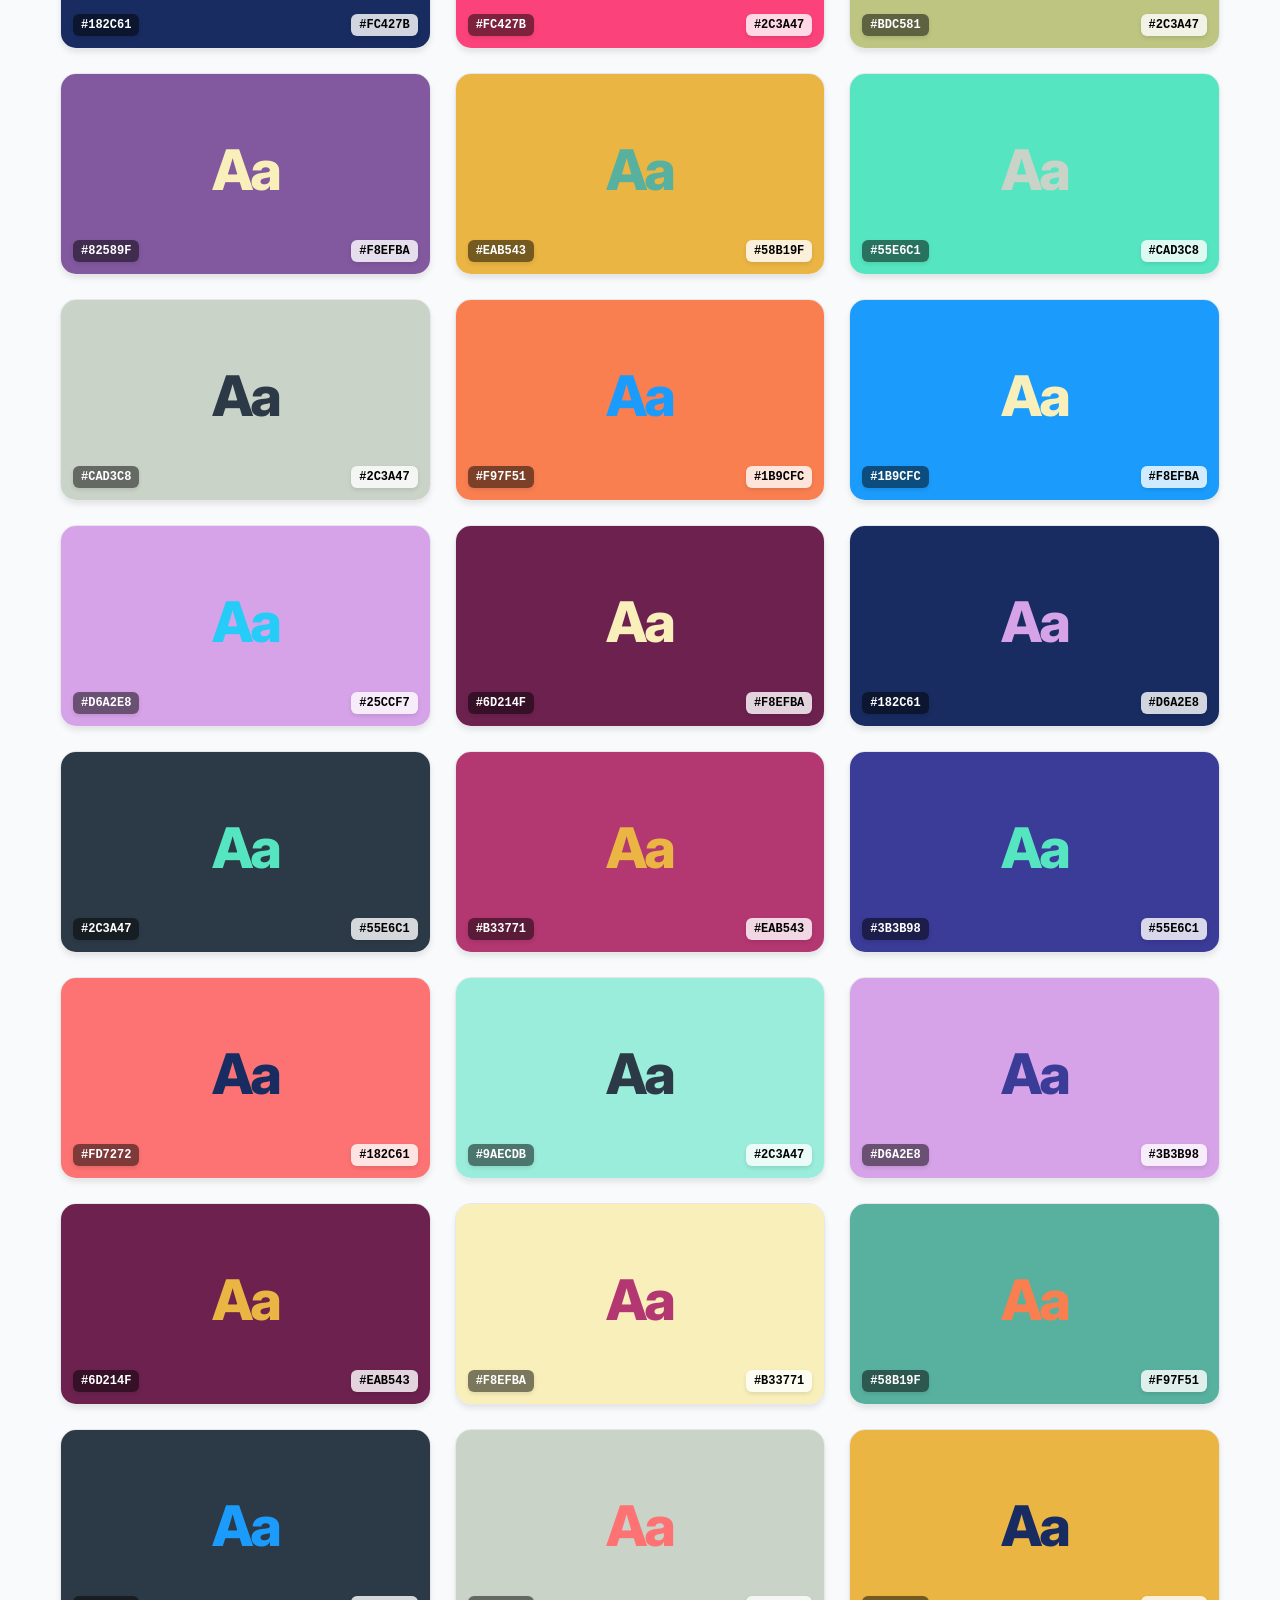
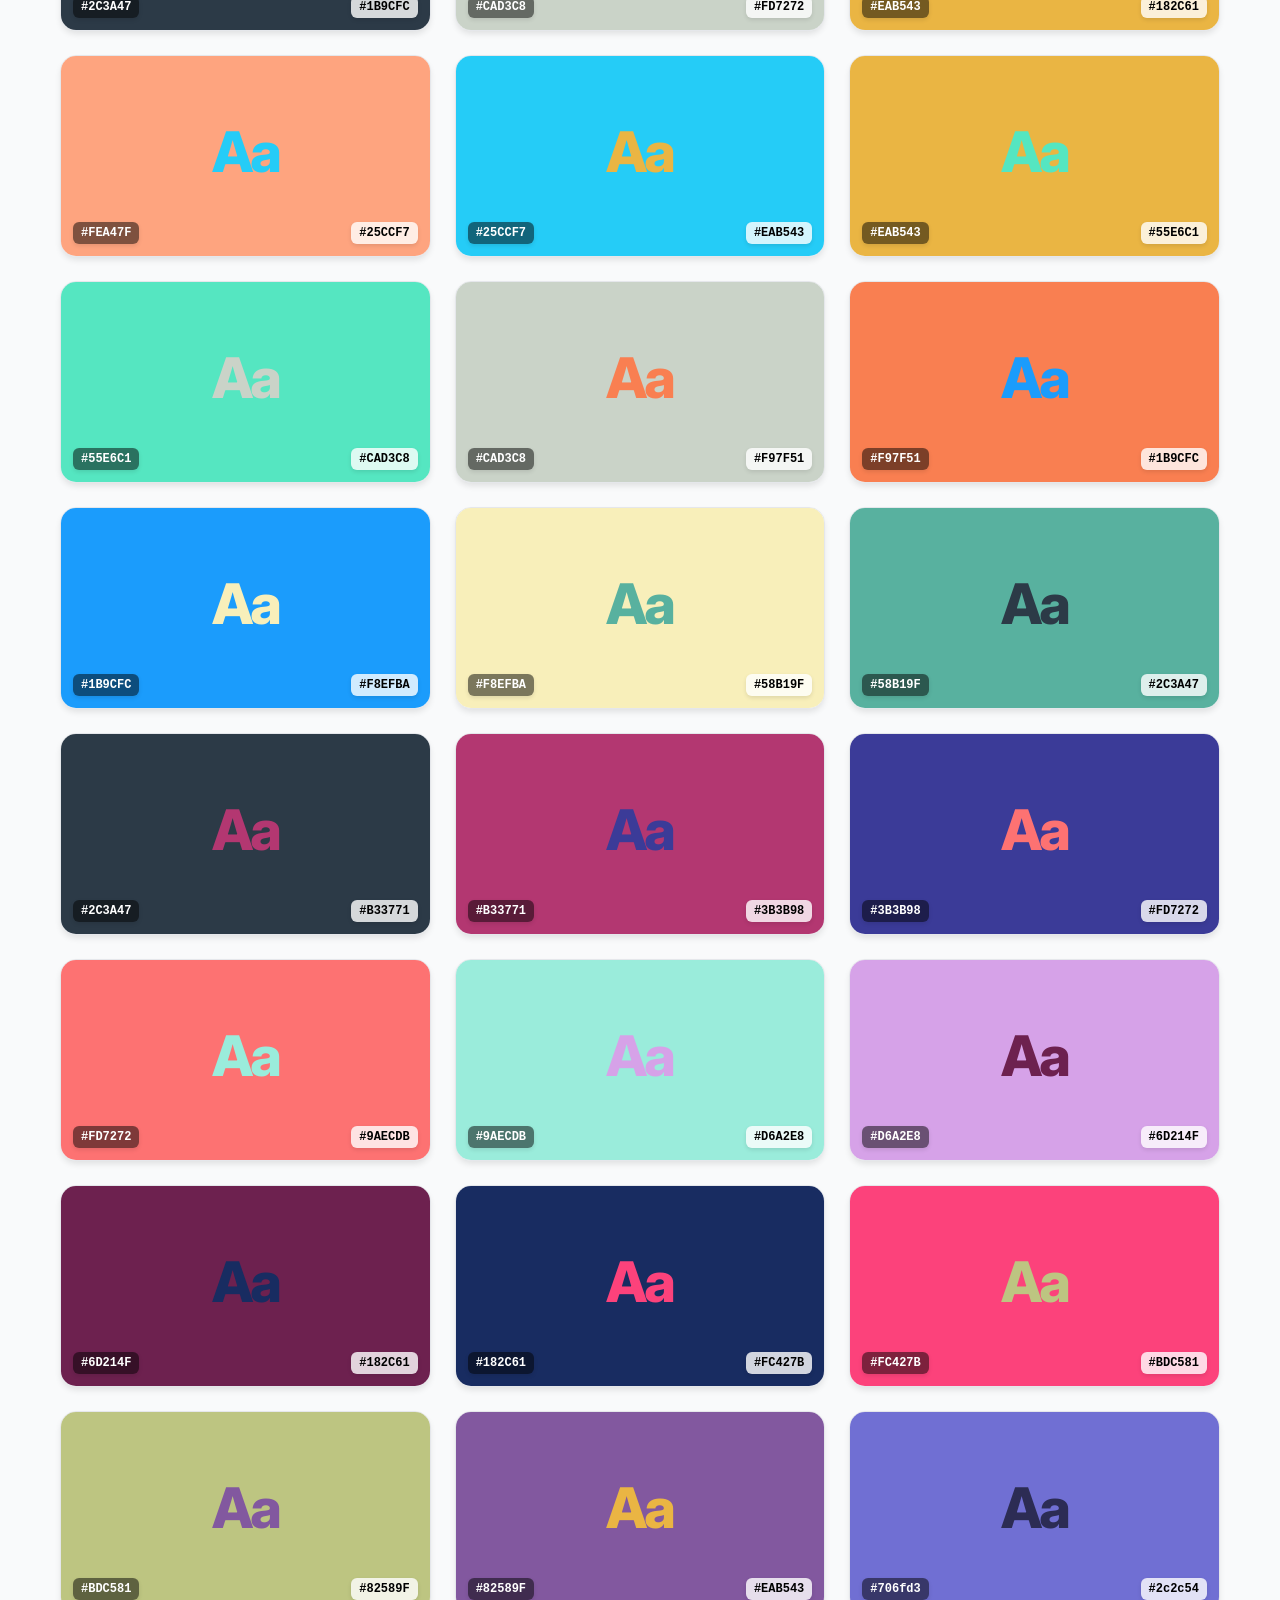
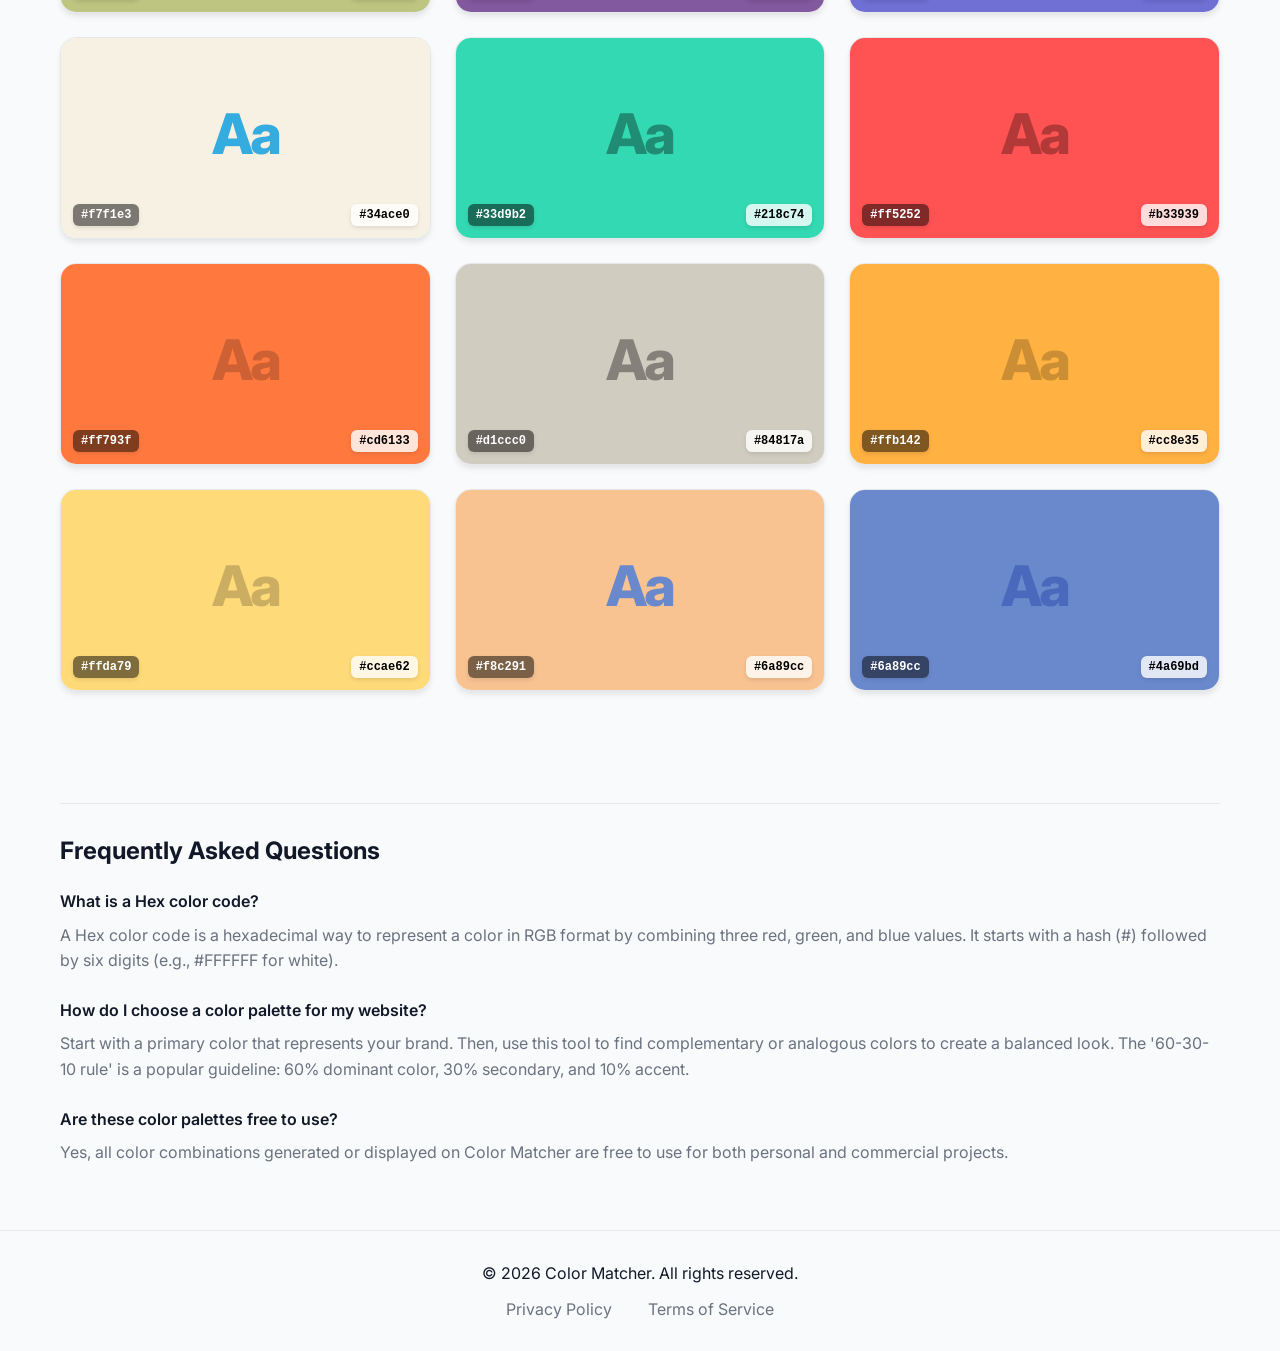
==== commit ee013553: "chore: update project files and add .gitignore" ====
--- a/index.html
+++ b/index.html
@@ -11,8 +11,79 @@
 
       gtag('config', 'G-J1C3428MR5');
     </script>
+    <!-- Microsoft Clarity -->
+    <script type="text/javascript"> (function(c,l,a,r,i,t,y){ c[a]=c[a]||function(){(c[a].q=c[a].q||[]).push(arguments)}; t=l.createElement(r);t.async=1;t.src="https://www.clarity.ms/tag/"+i; y=l.getElementsByTagName(r)[0];y.parentNode.insertBefore(t,y); })(window, document, "clarity", "script", "v8egon4c35"); </script>
+    
     <meta name="viewport" content="width=device-width, initial-scale=1.0">
-    <title>Color Matcher - Browse Palettes</title>
+    <title>Browse Beautiful Color Palettes - Color Matcher</title>
+    <meta name="description" content="Explore thousands of curated color palettes and combinations. Find the perfect color scheme for your next design, website, or art project. Copy Hex codes instantly.">
+    <meta name="keywords" content="color palette browser, color inspiration, beautiful color schemes, hex codes, web design colors, ui palettes, 색상 추천, 컬러 팔레트, 디자인 영감">
+    <meta name="author" content="Color Matcher">
+    <meta name="robots" content="index, follow">
+    
+    <!-- Canonical URL -->
+    <link rel="canonical" href="https://findcolor.pages.dev/">
+
+    <!-- Open Graph / Facebook -->
+    <meta property="og:type" content="website">
+    <meta property="og:url" content="https://findcolor.pages.dev/">
+    <meta property="og:title" content="Browse Beautiful Color Palettes - Color Matcher">
+    <meta property="og:description" content="Explore thousands of curated color palettes and combinations. Find the perfect color scheme for your next design.">
+    <meta property="og:image" content="https://findcolor.pages.dev/og-image.png">
+
+    <!-- Twitter -->
+    <meta property="twitter:card" content="summary_large_image">
+    <meta property="twitter:url" content="https://findcolor.pages.dev/">
+    <meta property="twitter:title" content="Browse Beautiful Color Palettes - Color Matcher">
+    <meta property="twitter:description" content="Explore thousands of curated color palettes and combinations. Find the perfect color scheme for your next design.">
+    <meta property="twitter:image" content="https://findcolor.pages.dev/og-image.png">
+
+    <!-- Structured Data (JSON-LD) -->
+    <script type="application/ld+json">
+    [
+      {
+        "@context": "https://schema.org",
+        "@type": "WebApplication",
+        "name": "Color Matcher",
+        "url": "https://findcolor.pages.dev/",
+        "description": "A free online tool to browse and generate color palettes.",
+        "applicationCategory": "DesignApplication",
+        "operatingSystem": "Any",
+        "offers": {
+          "@type": "Offer",
+          "price": "0",
+          "priceCurrency": "USD"
+        }
+      },
+      {
+        "@context": "https://schema.org",
+        "@type": "FAQPage",
+        "mainEntity": [{
+          "@type": "Question",
+          "name": "What is a Hex color code?",
+          "acceptedAnswer": {
+            "@type": "Answer",
+            "text": "A Hex color code is a hexadecimal way to represent a color in RGB format by combining three red, green, and blue values. It starts with a hash (#) followed by six digits."
+          }
+        }, {
+          "@type": "Question",
+          "name": "How do I choose a color palette for my website?",
+          "acceptedAnswer": {
+            "@type": "Answer",
+            "text": "Start with a primary color that represents your brand. Then, use this tool to find complementary or analogous colors to create a balanced look. The '60-30-10 rule' is a popular guideline."
+          }
+        }, {
+          "@type": "Question",
+          "name": "Are these color palettes free to use?",
+          "acceptedAnswer": {
+            "@type": "Answer",
+            "text": "Yes, all color combinations generated or displayed on Color Matcher are free to use for both personal and commercial projects."
+          }
+        }]
+      }
+    ]
+    </script>
+
     <link rel="icon" type="image/svg+xml" href="favicon.svg">
     <link href="https://fonts.googleapis.com/css2?family=Inter:wght@400;600;800&display=swap" rel="stylesheet">
     <link rel="stylesheet" href="style.css">
@@ -66,11 +137,32 @@
                 <!-- Browse cards will be injected here -->
             </div>
         </div>
+
+        <!-- FAQ Section -->
+        <section class="content-section" style="margin-top: 4rem; padding-top: 2rem; border-top: 1px solid var(--border-color);">
+            <article>
+                <h2 style="margin-bottom: 1.5rem;" data-i18n="faqTitle">Frequently Asked Questions</h2>
+                <dl style="color: var(--text-secondary); line-height: 1.6;">
+                    <dt style="font-weight: 600; margin-bottom: 0.5rem; color: var(--text-color);" data-i18n="faq1Q">What is a Hex color code?</dt>
+                    <dd style="margin-bottom: 1.5rem; margin-left: 0;" data-i18n="faq1A">A Hex color code is a hexadecimal way to represent a color in RGB format by combining three red, green, and blue values. It starts with a hash (#) followed by six digits (e.g., #FFFFFF for white).</dd>
+
+                    <dt style="font-weight: 600; margin-bottom: 0.5rem; color: var(--text-color);" data-i18n="faq2Q">How do I choose a color palette for my website?</dt>
+                    <dd style="margin-bottom: 1.5rem; margin-left: 0;" data-i18n="faq2A">Start with a primary color that represents your brand. Then, use this tool to find complementary or analogous colors to create a balanced look. The '60-30-10 rule' is a popular guideline: 60% dominant color, 30% secondary, and 10% accent.</dd>
+
+                    <dt style="font-weight: 600; margin-bottom: 0.5rem; color: var(--text-color);" data-i18n="faq3Q">Are these color palettes free to use?</dt>
+                    <dd style="margin-bottom: 0; margin-left: 0;" data-i18n="faq3A">Yes, all color combinations generated or displayed on Color Matcher are free to use for both personal and commercial projects.</dd>
+                </dl>
+            </article>
+        </section>
     </main>
 
     <footer style="margin-top: 4rem; padding: 2rem 0; border-top: 1px solid var(--border-color); text-align: center;">
         <div class="container">
             <p style="margin-bottom: 1rem;">&copy; 2026 Color Matcher. All rights reserved.</p>
+            <nav>
+                <a href="privacy.html" style="color: var(--text-secondary); margin: 0 1rem; text-decoration: none;" data-i18n="privacyPolicy">Privacy Policy</a>
+                <a href="terms.html" style="color: var(--text-secondary); margin: 0 1rem; text-decoration: none;" data-i18n="termsOfService">Terms of Service</a>
+            </nav>
         </div>
     </footer>
 
--- a/style.css
+++ b/style.css
@@ -272,6 +272,13 @@
     padding: 4px 8px;
     border-radius: 6px;
     box-shadow: 0 2px 4px rgba(0,0,0,0.1);
+    cursor: pointer;
+    transition: transform 0.2s;
+    z-index: 10;
+}
+
+.hex-tag:hover {
+    transform: scale(1.1);
 }
 
 /* Toast */
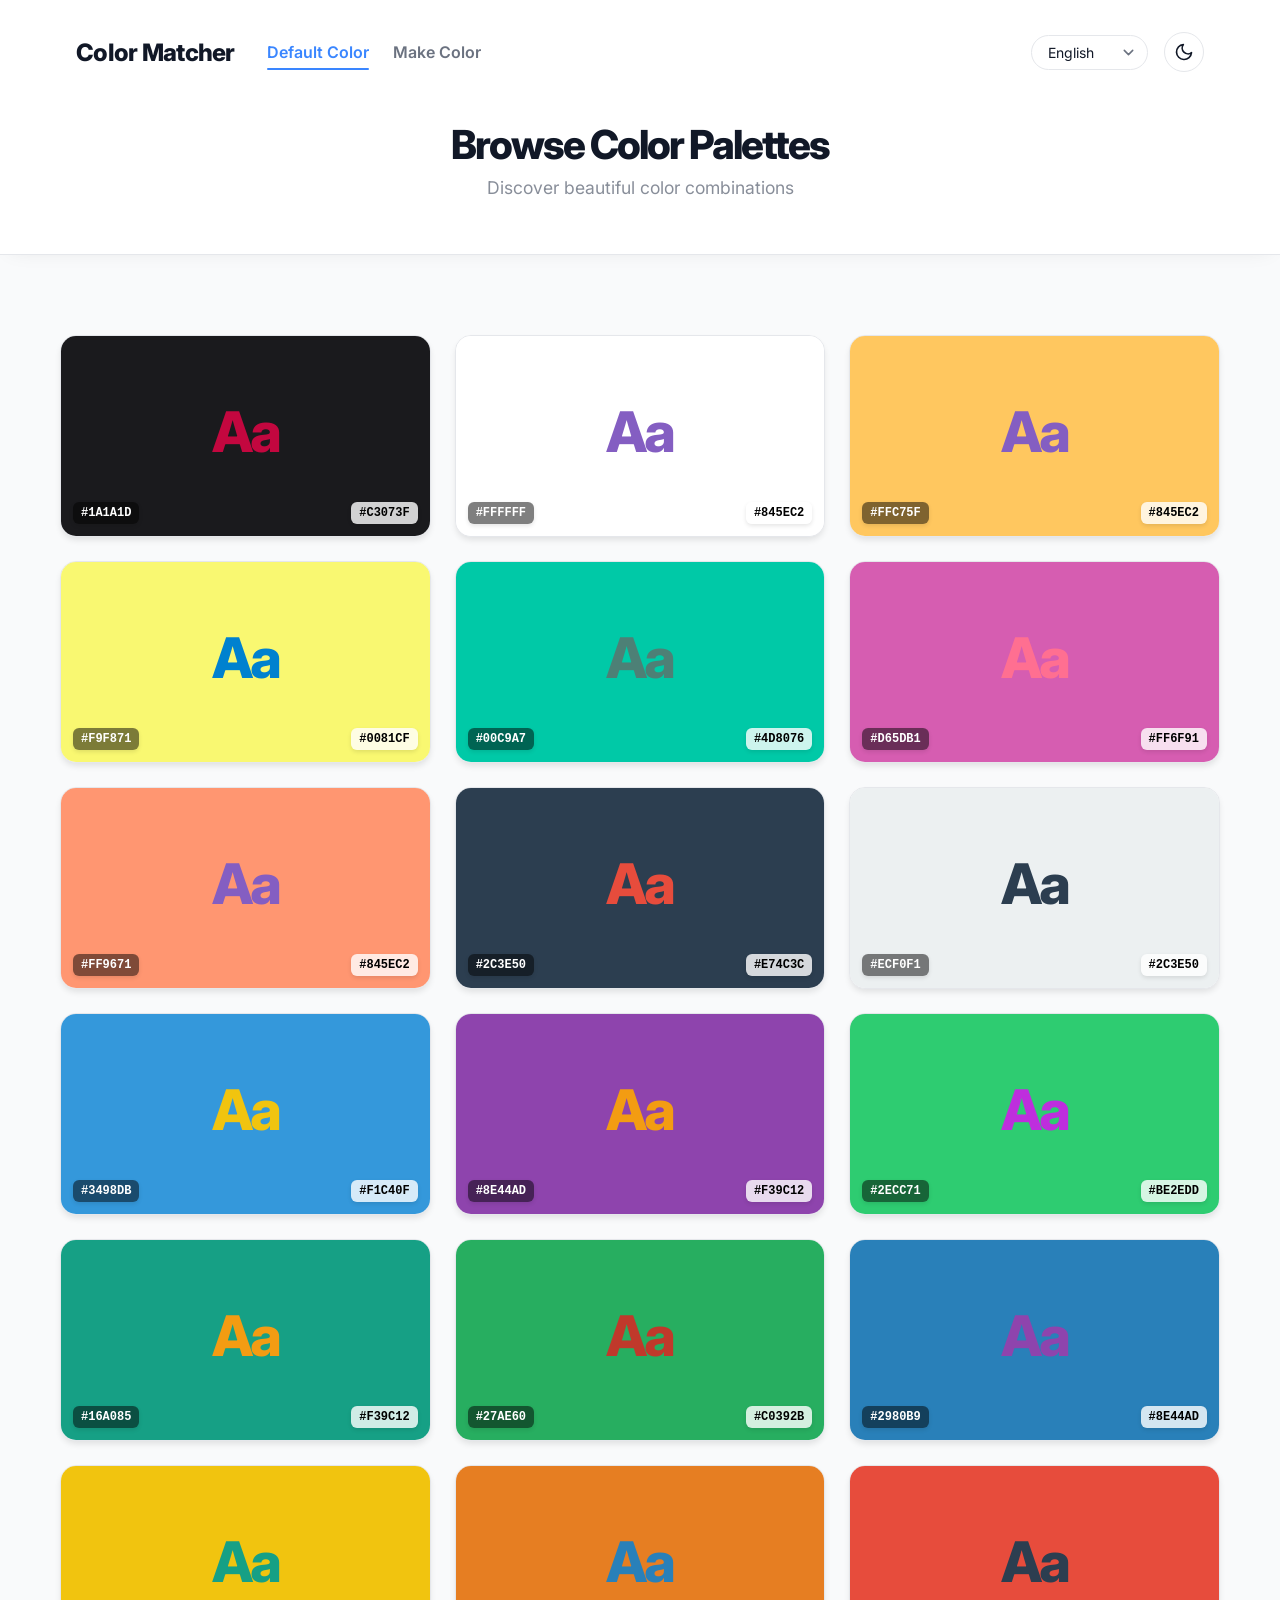
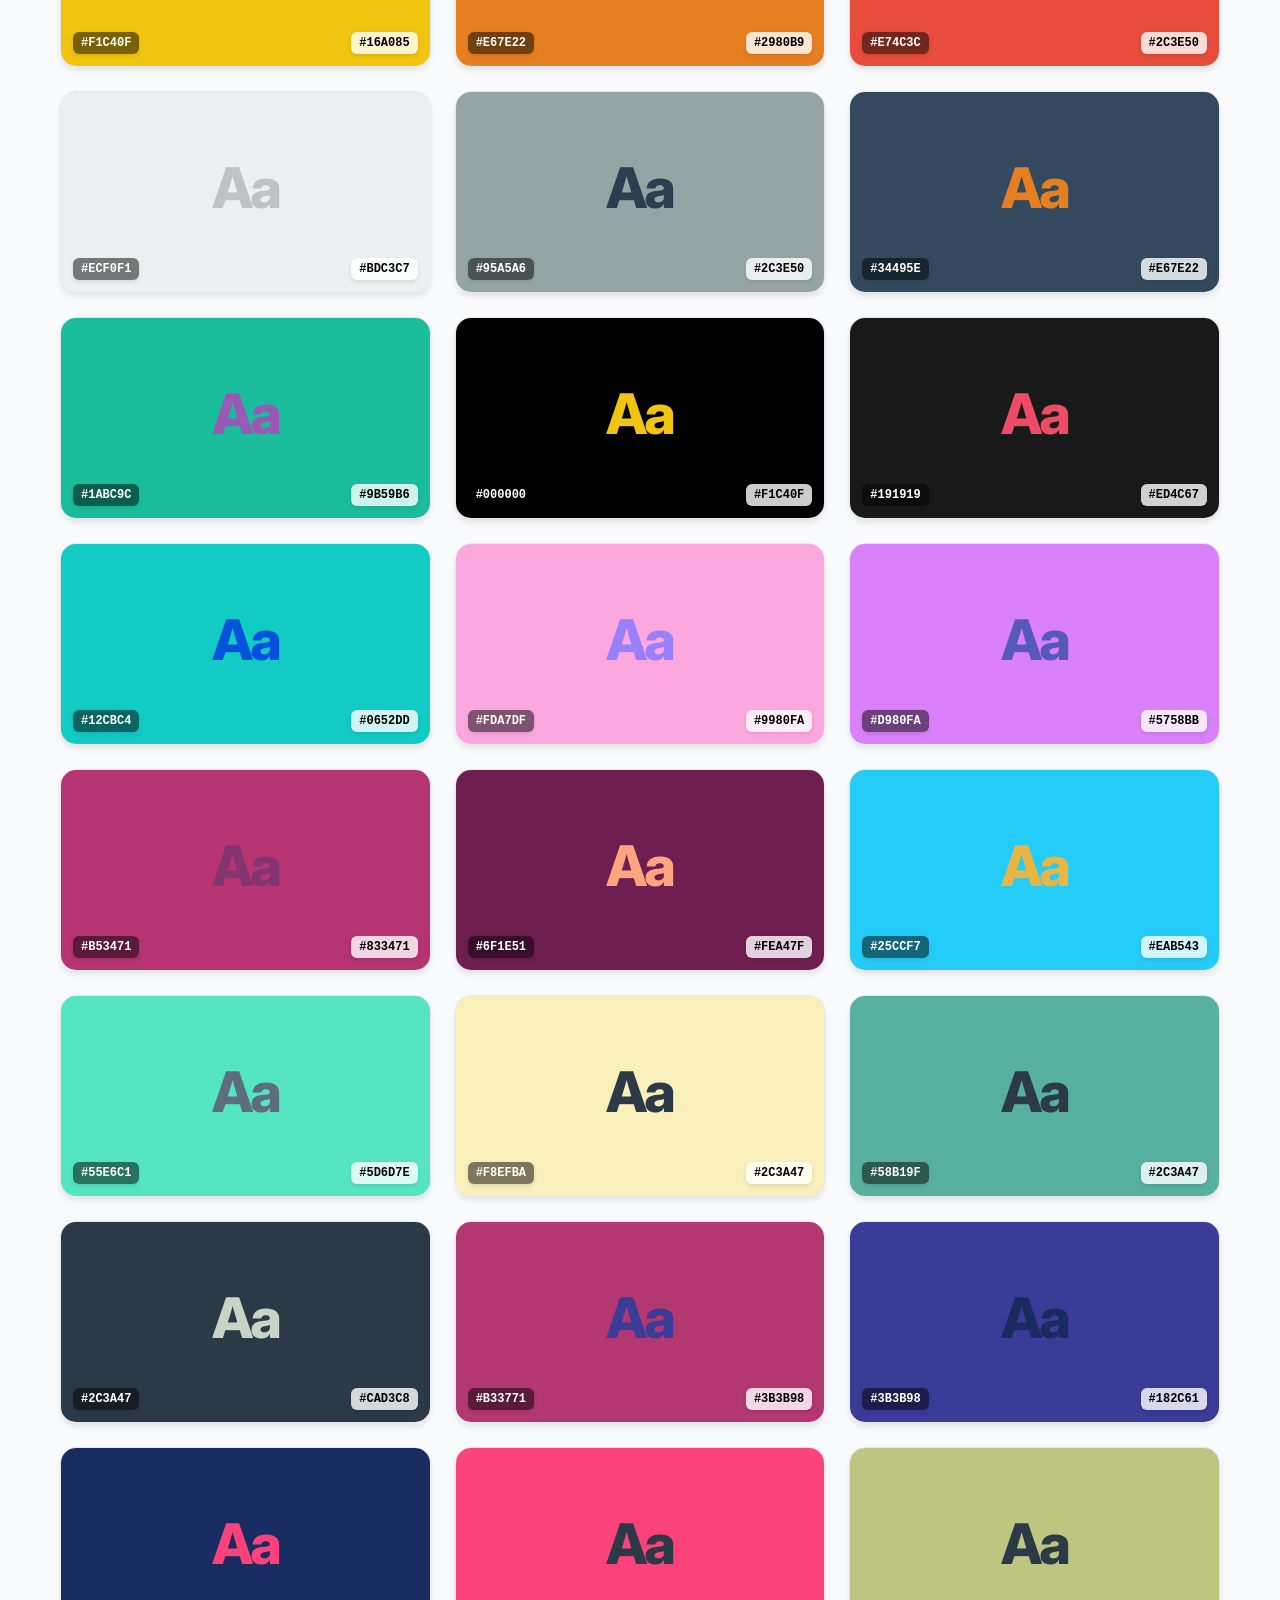
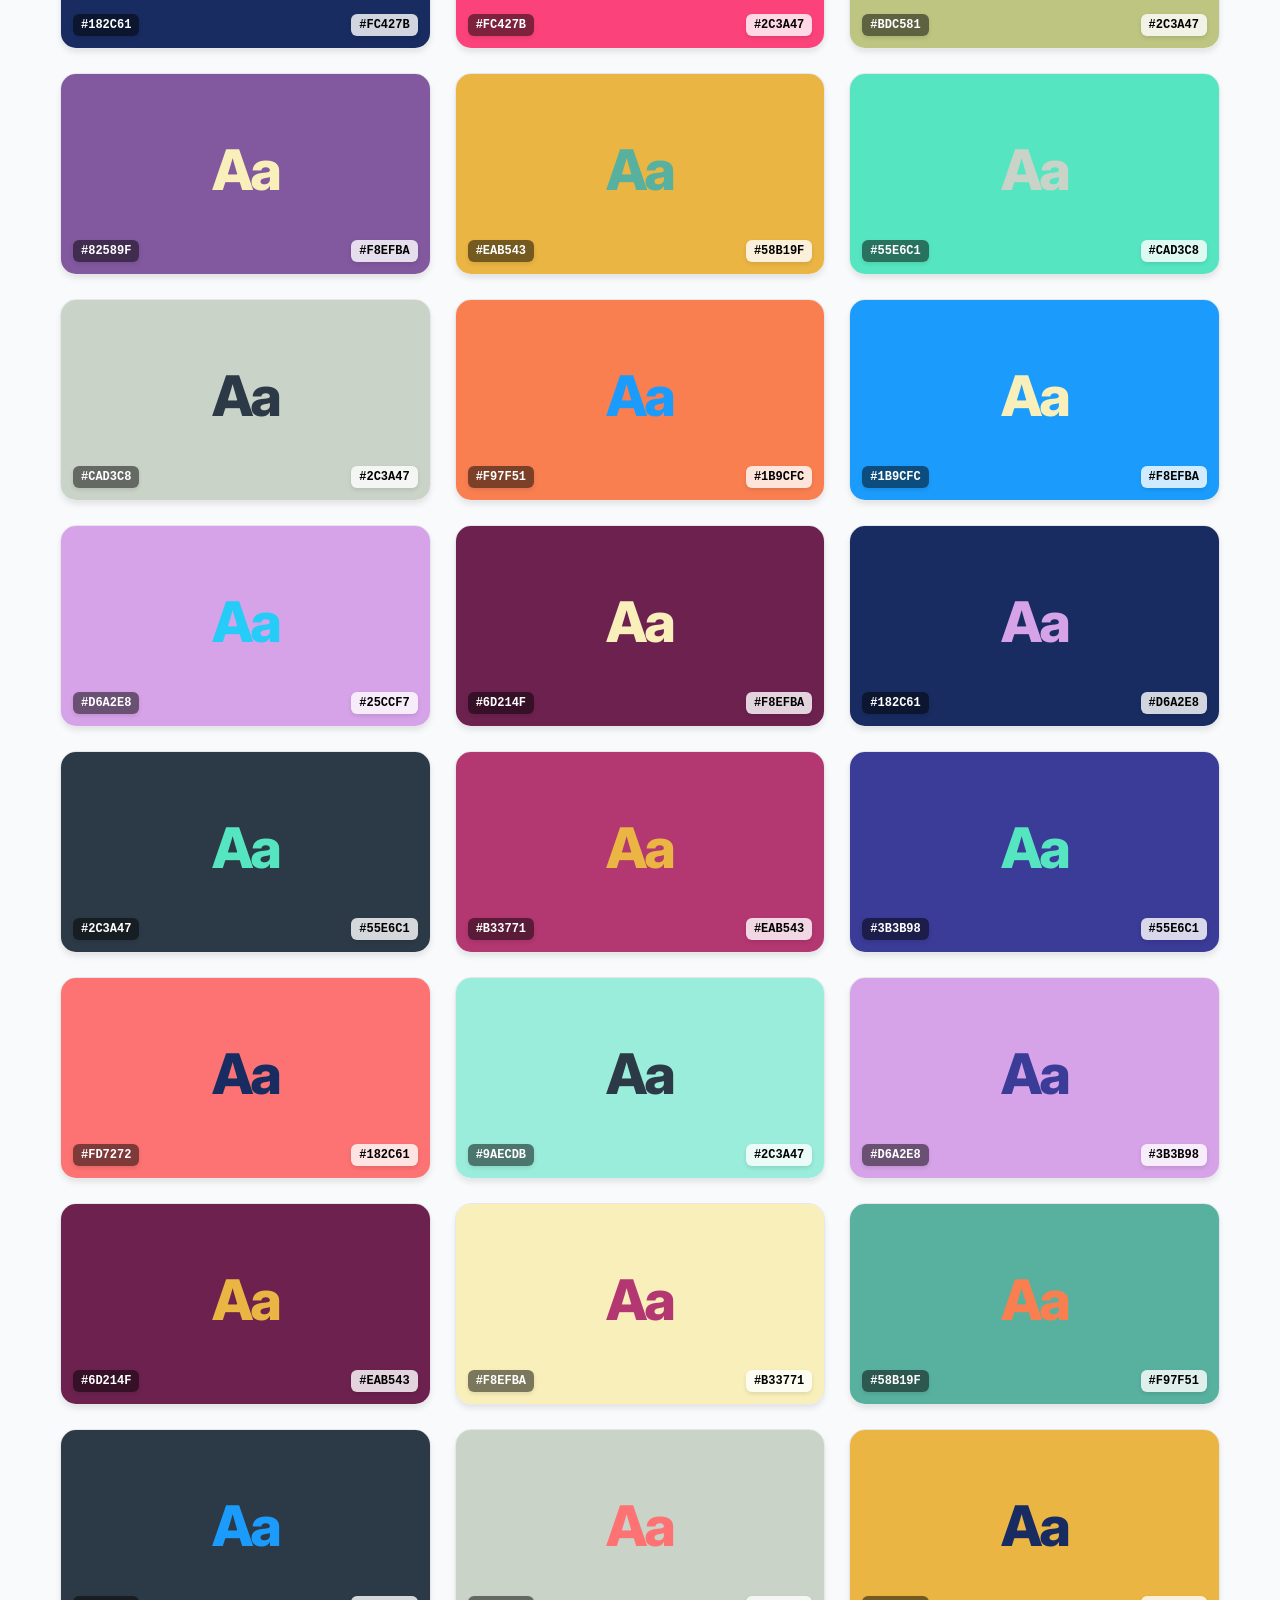
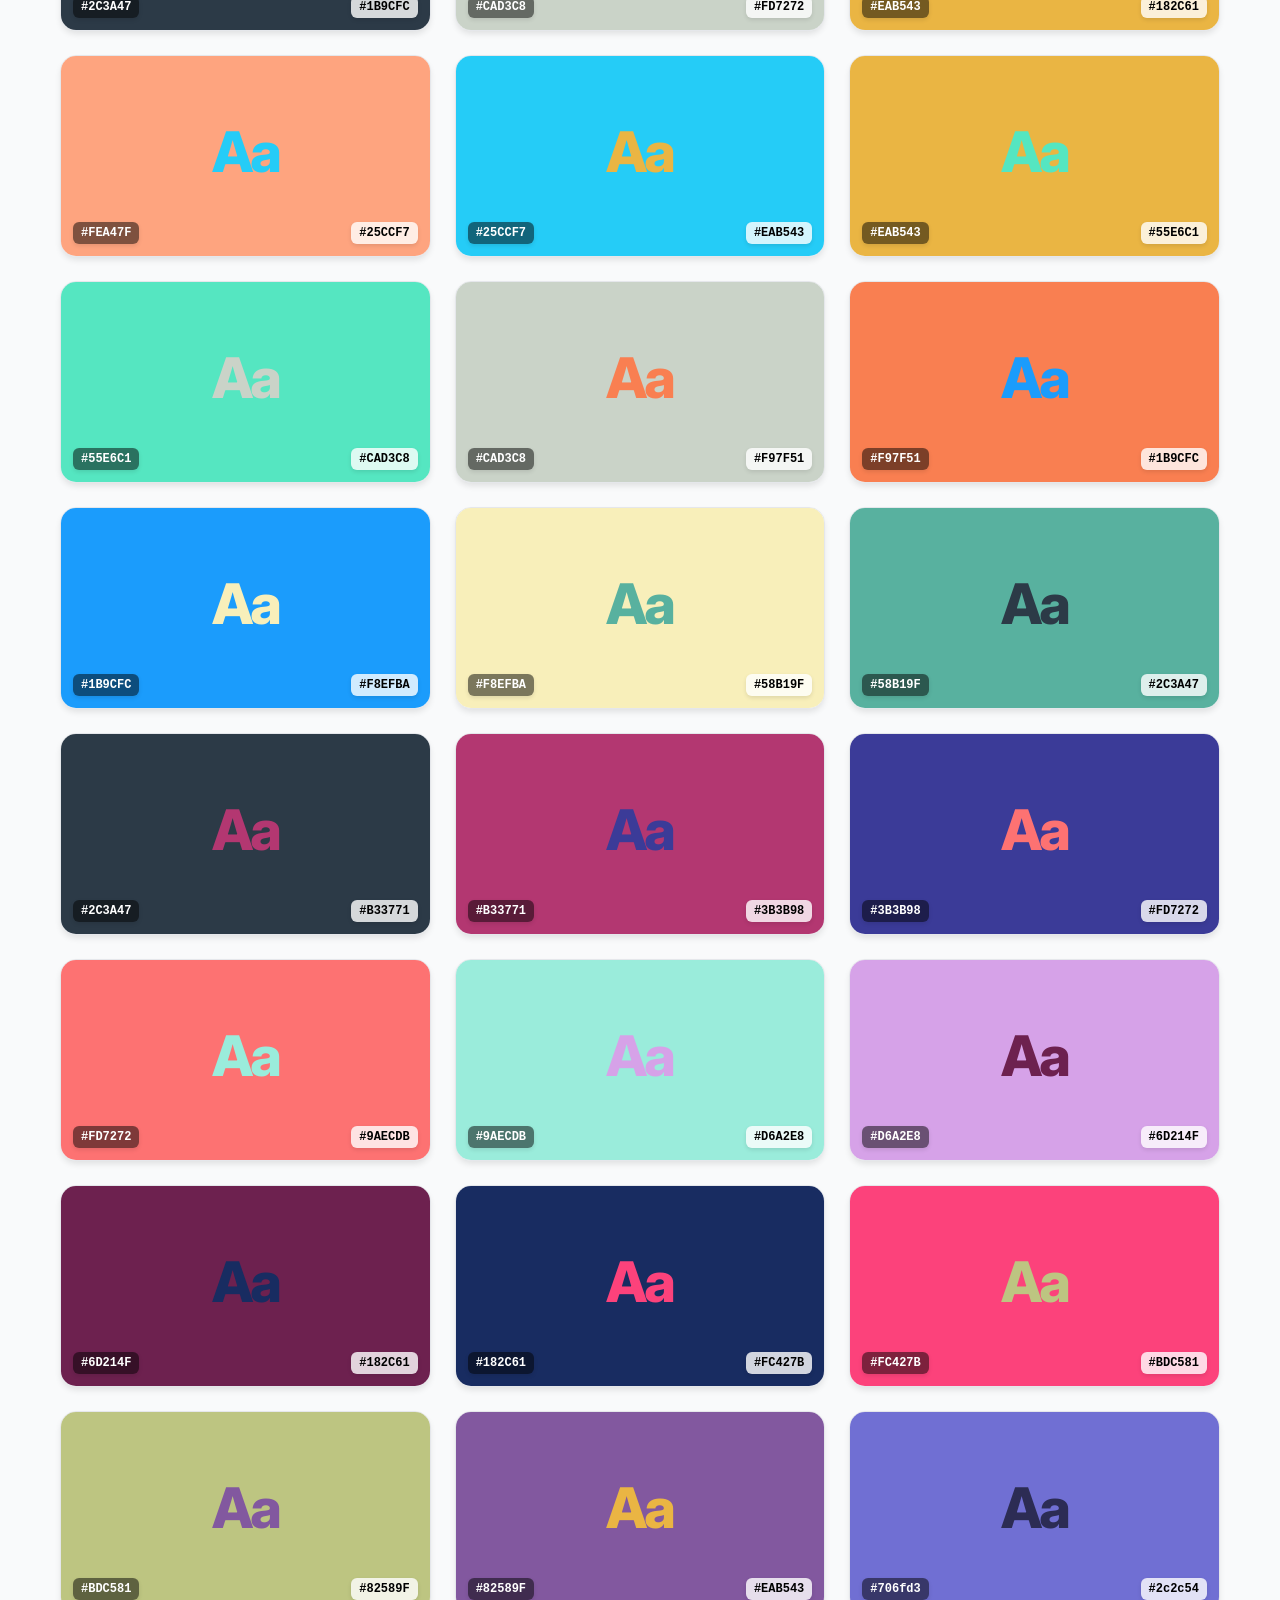
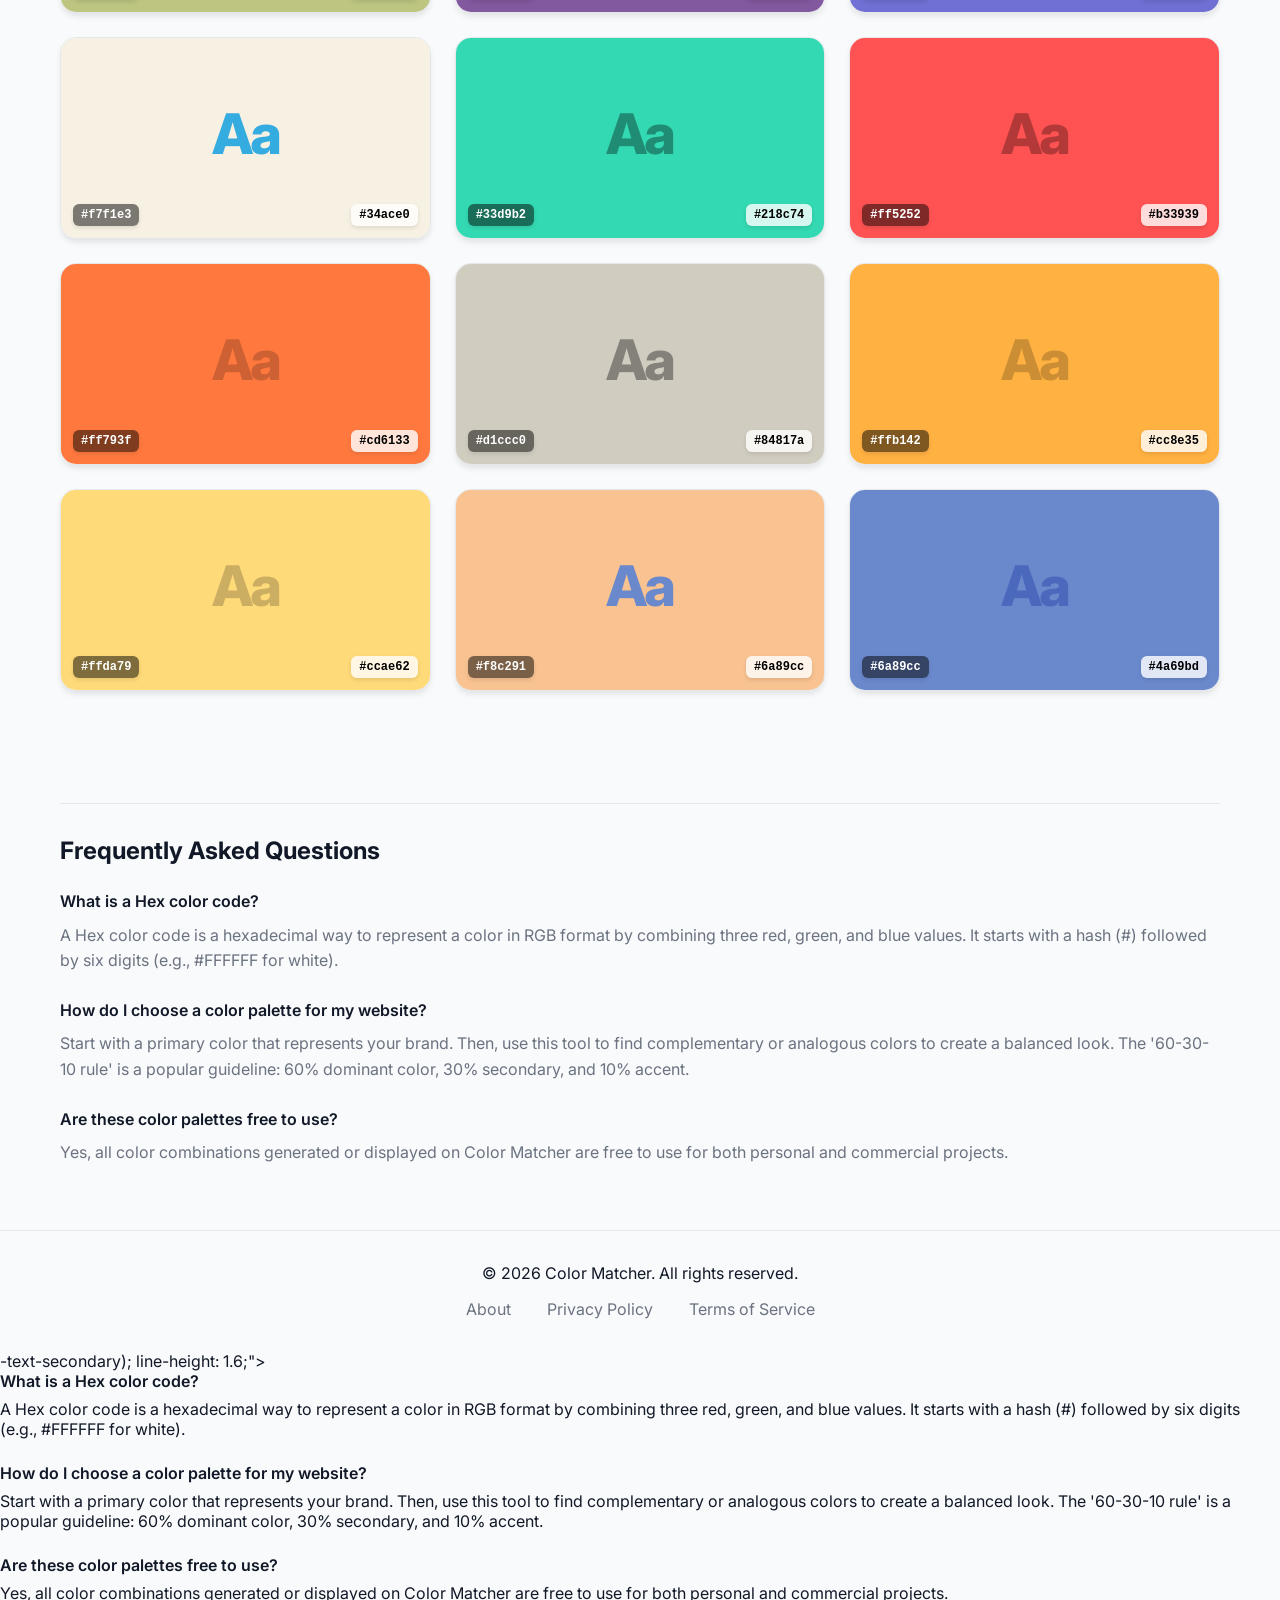
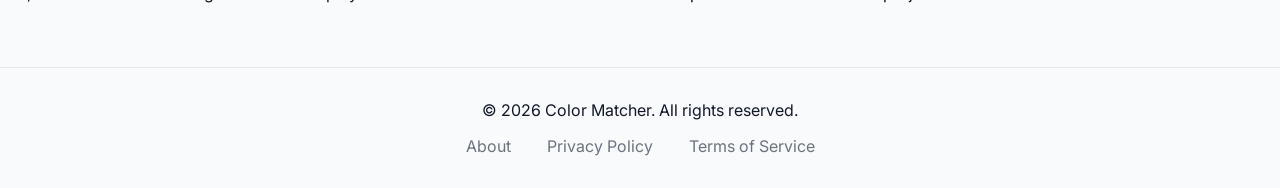
==== commit 9a3ffa9e: "Fix AdSense rejection: Add publisher content, How to Use section, and About page. Include AdSense Au" ====
--- a/index.html
+++ b/index.html
@@ -14,6 +14,9 @@
     <!-- Microsoft Clarity -->
     <script type="text/javascript"> (function(c,l,a,r,i,t,y){ c[a]=c[a]||function(){(c[a].q=c[a].q||[]).push(arguments)}; t=l.createElement(r);t.async=1;t.src="https://www.clarity.ms/tag/"+i; y=l.getElementsByTagName(r)[0];y.parentNode.insertBefore(t,y); })(window, document, "clarity", "script", "v8egon4c35"); </script>
     
+    <!-- Google AdSense -->
+    <script async src="https://pagead2.googlesyndication.com/pagead/js/adsbygoogle.js?client=ca-pub-6144766552255496" crossorigin="anonymous"></script>
+
     <meta name="viewport" content="width=device-width, initial-scale=1.0">
     <title>Browse Beautiful Color Palettes - Color Matcher</title>
     <meta name="description" content="Explore thousands of curated color palettes and combinations. Find the perfect color scheme for your next design, website, or art project. Copy Hex codes instantly.">
@@ -160,6 +163,35 @@
         <div class="container">
             <p style="margin-bottom: 1rem;">&copy; 2026 Color Matcher. All rights reserved.</p>
             <nav>
+                <a href="about.html" style="color: var(--text-secondary); margin: 0 1rem; text-decoration: none;" data-i18n="about">About</a>
+                <a href="privacy.html" style="color: var(--text-secondary); margin: 0 1rem; text-decoration: none;" data-i18n="privacyPolicy">Privacy Policy</a>
+                <a href="terms.html" style="color: var(--text-secondary); margin: 0 1rem; text-decoration: none;" data-i18n="termsOfService">Terms of Service</a>
+            </nav>
+        </div>
+    </footer>
+
+    <div id="toast" class="toast">Copied to clipboard!</div>
+    <script src="main.js?v=3" type="module"></script>
+</body>
+</html>-text-secondary); line-height: 1.6;">
+                    <dt style="font-weight: 600; margin-bottom: 0.5rem; color: var(--text-color);" data-i18n="faq1Q">What is a Hex color code?</dt>
+                    <dd style="margin-bottom: 1.5rem; margin-left: 0;" data-i18n="faq1A">A Hex color code is a hexadecimal way to represent a color in RGB format by combining three red, green, and blue values. It starts with a hash (#) followed by six digits (e.g., #FFFFFF for white).</dd>
+
+                    <dt style="font-weight: 600; margin-bottom: 0.5rem; color: var(--text-color);" data-i18n="faq2Q">How do I choose a color palette for my website?</dt>
+                    <dd style="margin-bottom: 1.5rem; margin-left: 0;" data-i18n="faq2A">Start with a primary color that represents your brand. Then, use this tool to find complementary or analogous colors to create a balanced look. The '60-30-10 rule' is a popular guideline: 60% dominant color, 30% secondary, and 10% accent.</dd>
+
+                    <dt style="font-weight: 600; margin-bottom: 0.5rem; color: var(--text-color);" data-i18n="faq3Q">Are these color palettes free to use?</dt>
+                    <dd style="margin-bottom: 0; margin-left: 0;" data-i18n="faq3A">Yes, all color combinations generated or displayed on Color Matcher are free to use for both personal and commercial projects.</dd>
+                </dl>
+            </article>
+        </section>
+    </main>
+
+    <footer style="margin-top: 4rem; padding: 2rem 0; border-top: 1px solid var(--border-color); text-align: center;">
+        <div class="container">
+            <p style="margin-bottom: 1rem;">&copy; 2026 Color Matcher. All rights reserved.</p>
+            <nav>
+                <a href="about.html" style="color: var(--text-secondary); margin: 0 1rem; text-decoration: none;" data-i18n="about">About</a>
                 <a href="privacy.html" style="color: var(--text-secondary); margin: 0 1rem; text-decoration: none;" data-i18n="privacyPolicy">Privacy Policy</a>
                 <a href="terms.html" style="color: var(--text-secondary); margin: 0 1rem; text-decoration: none;" data-i18n="termsOfService">Terms of Service</a>
             </nav>
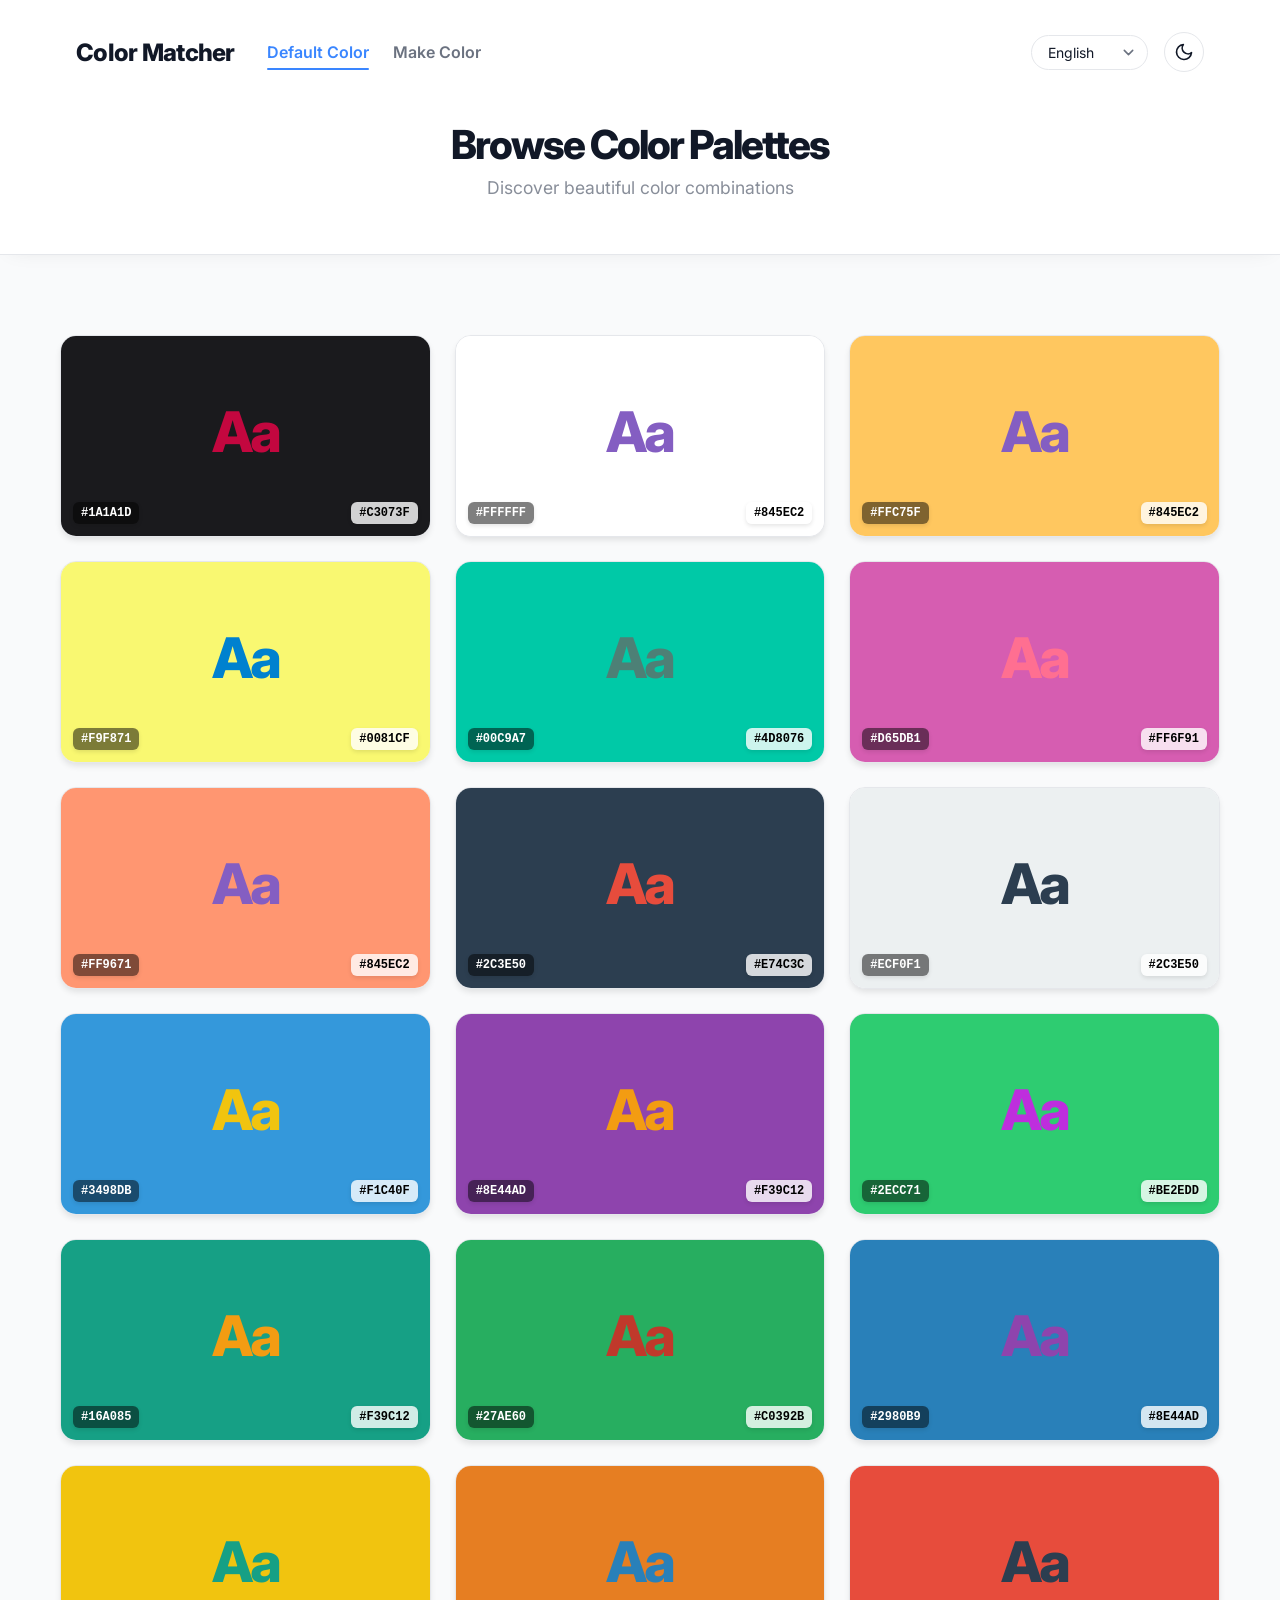
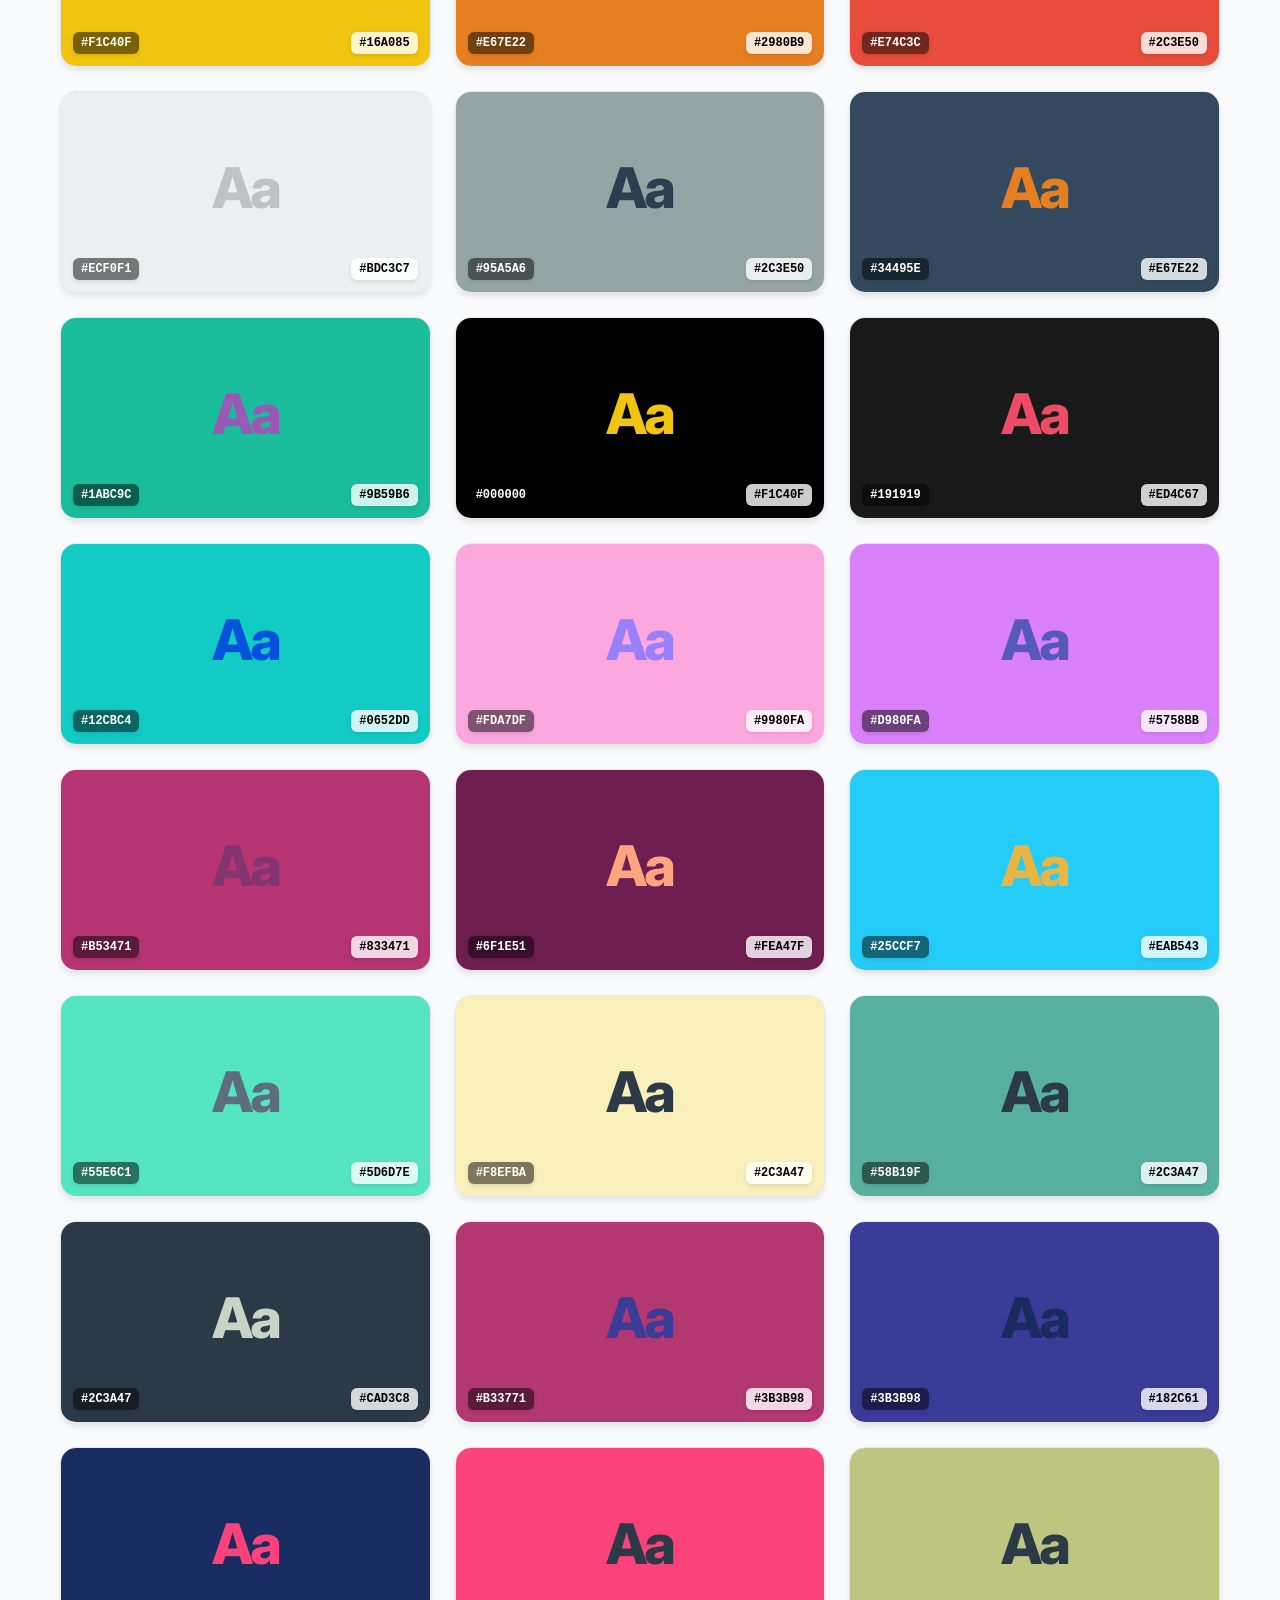
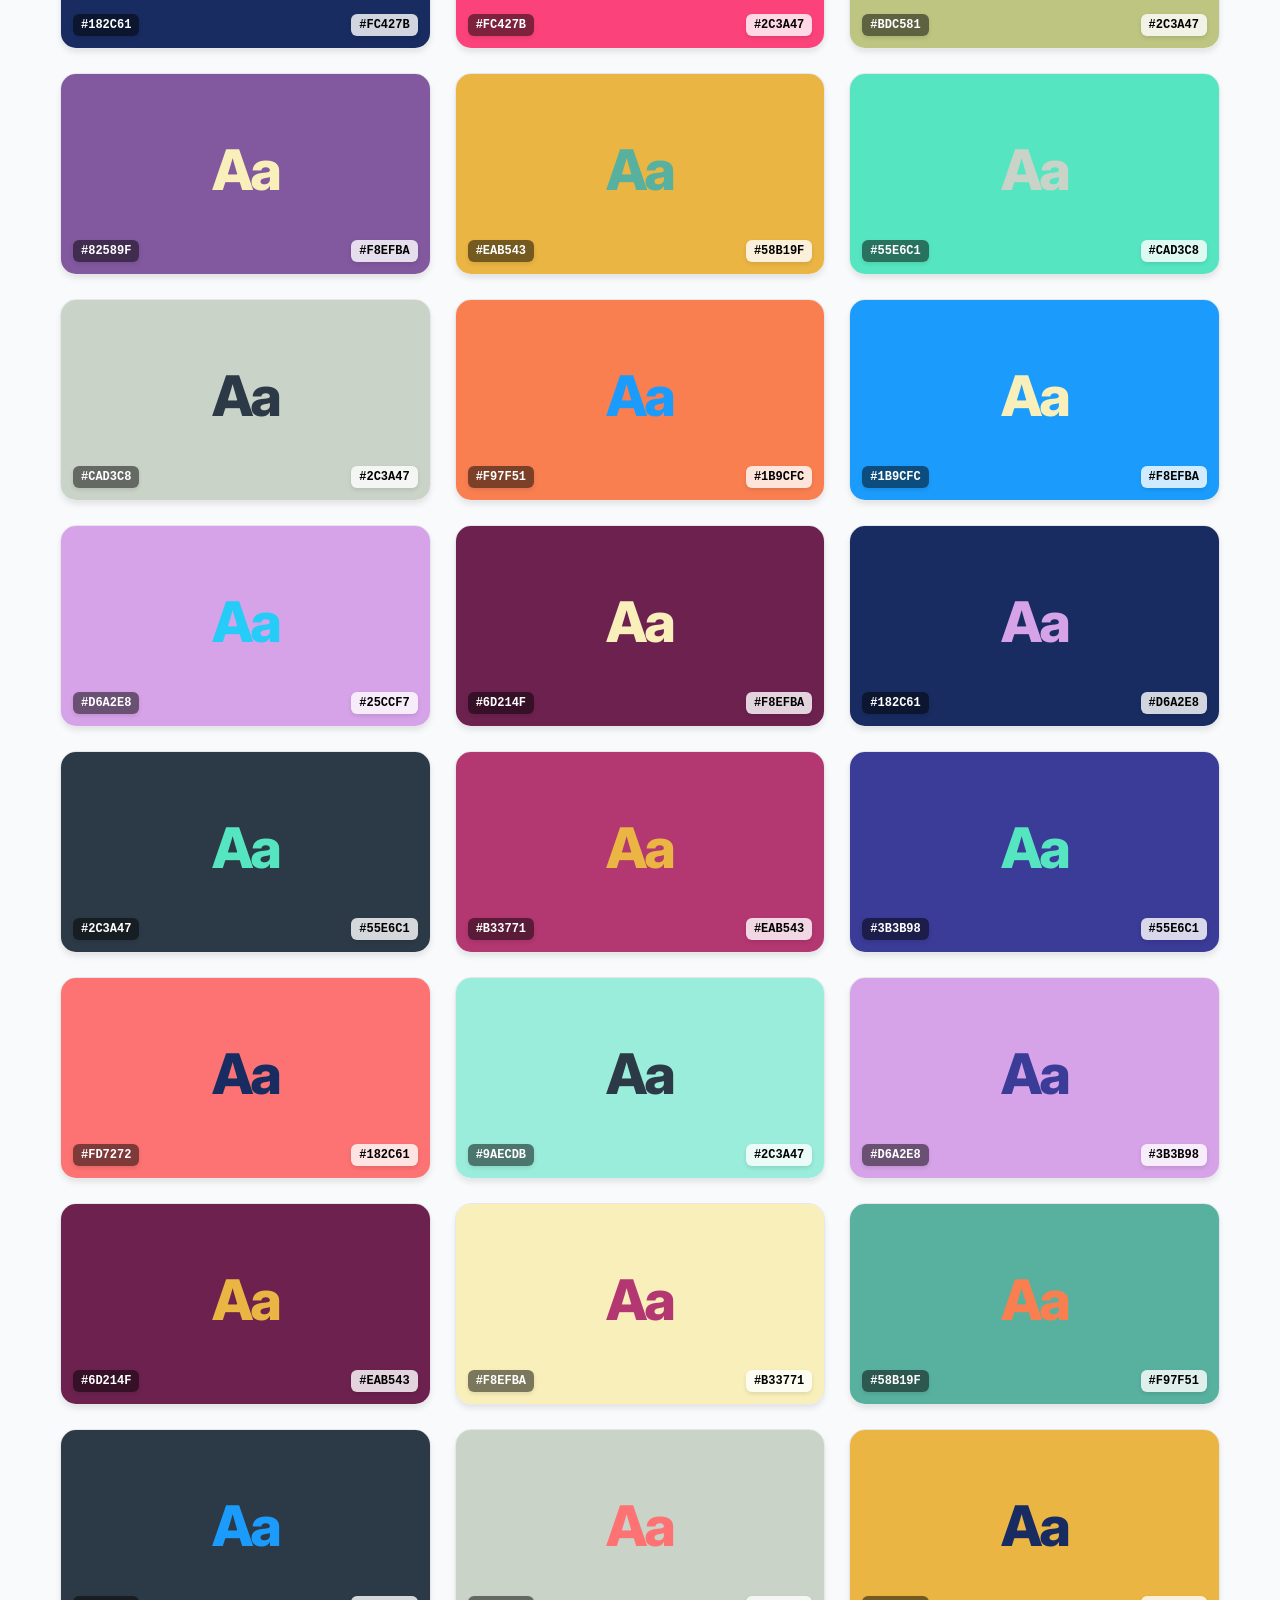
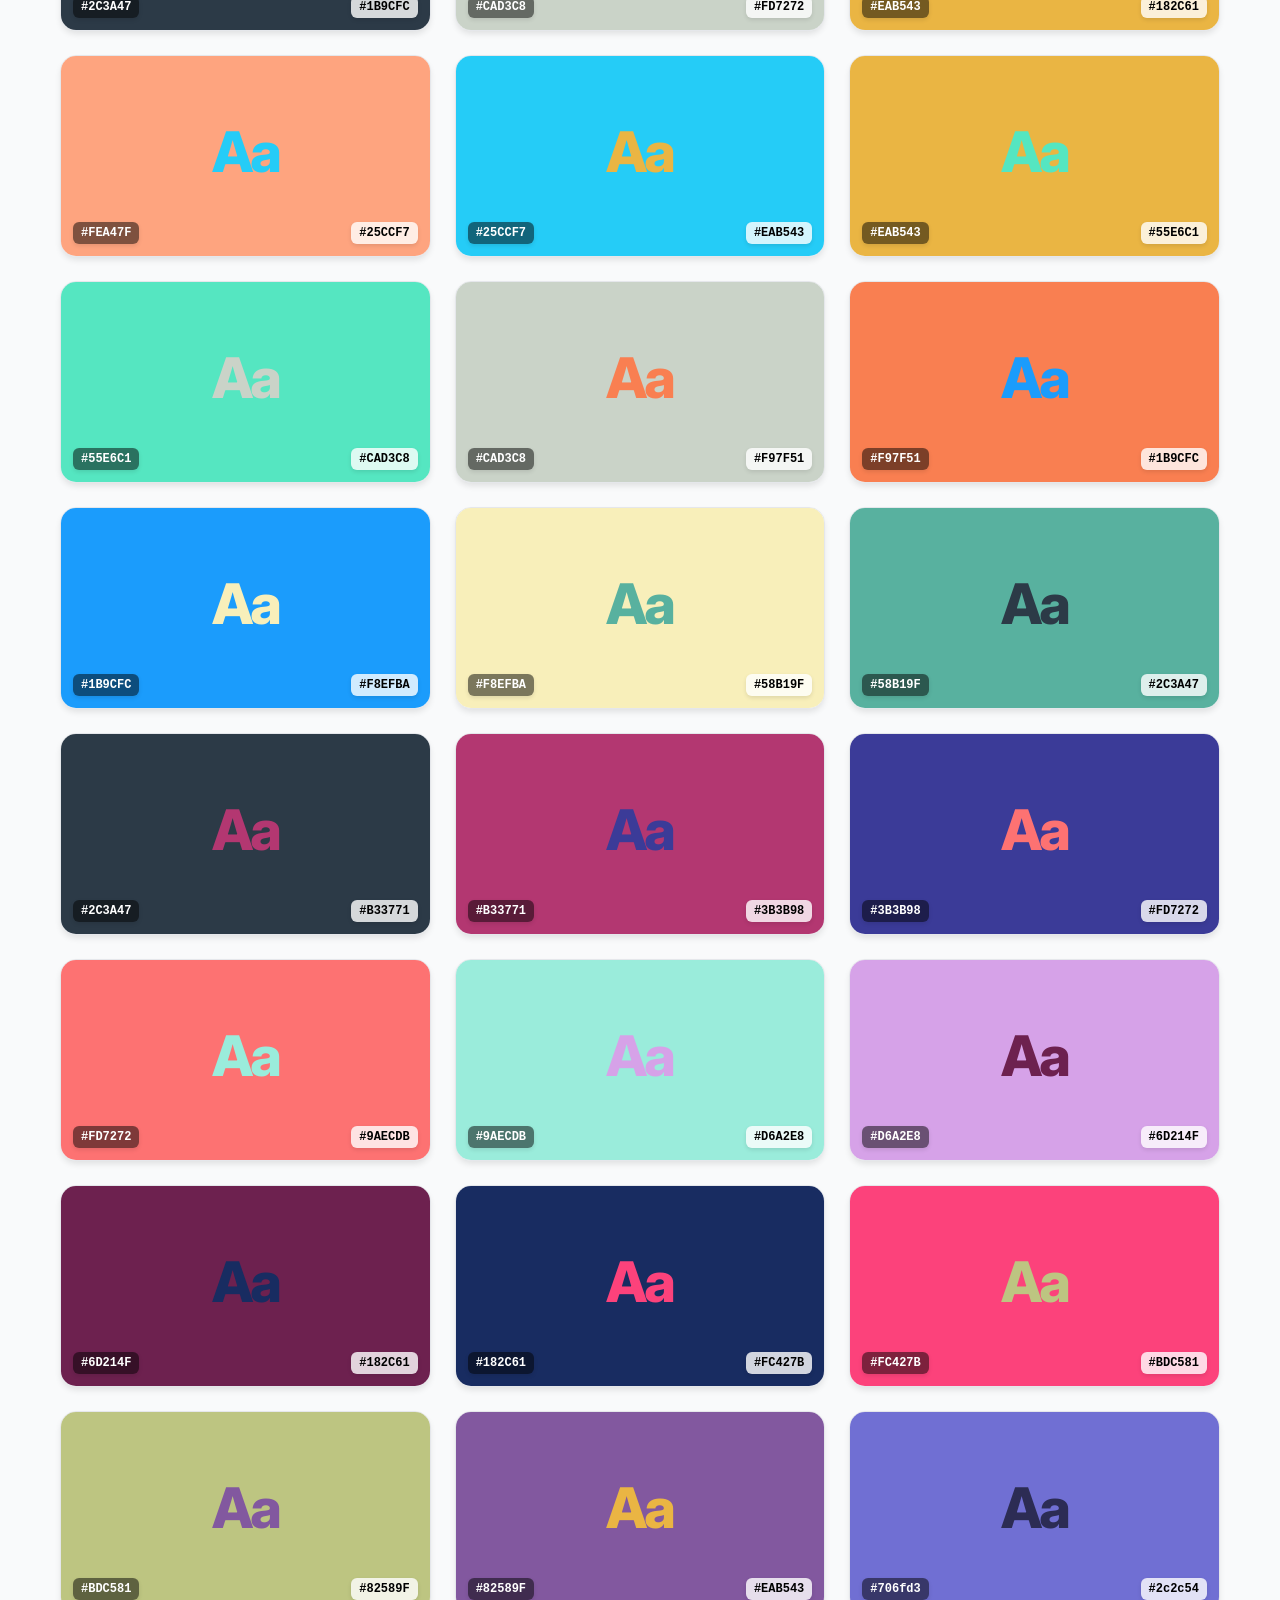
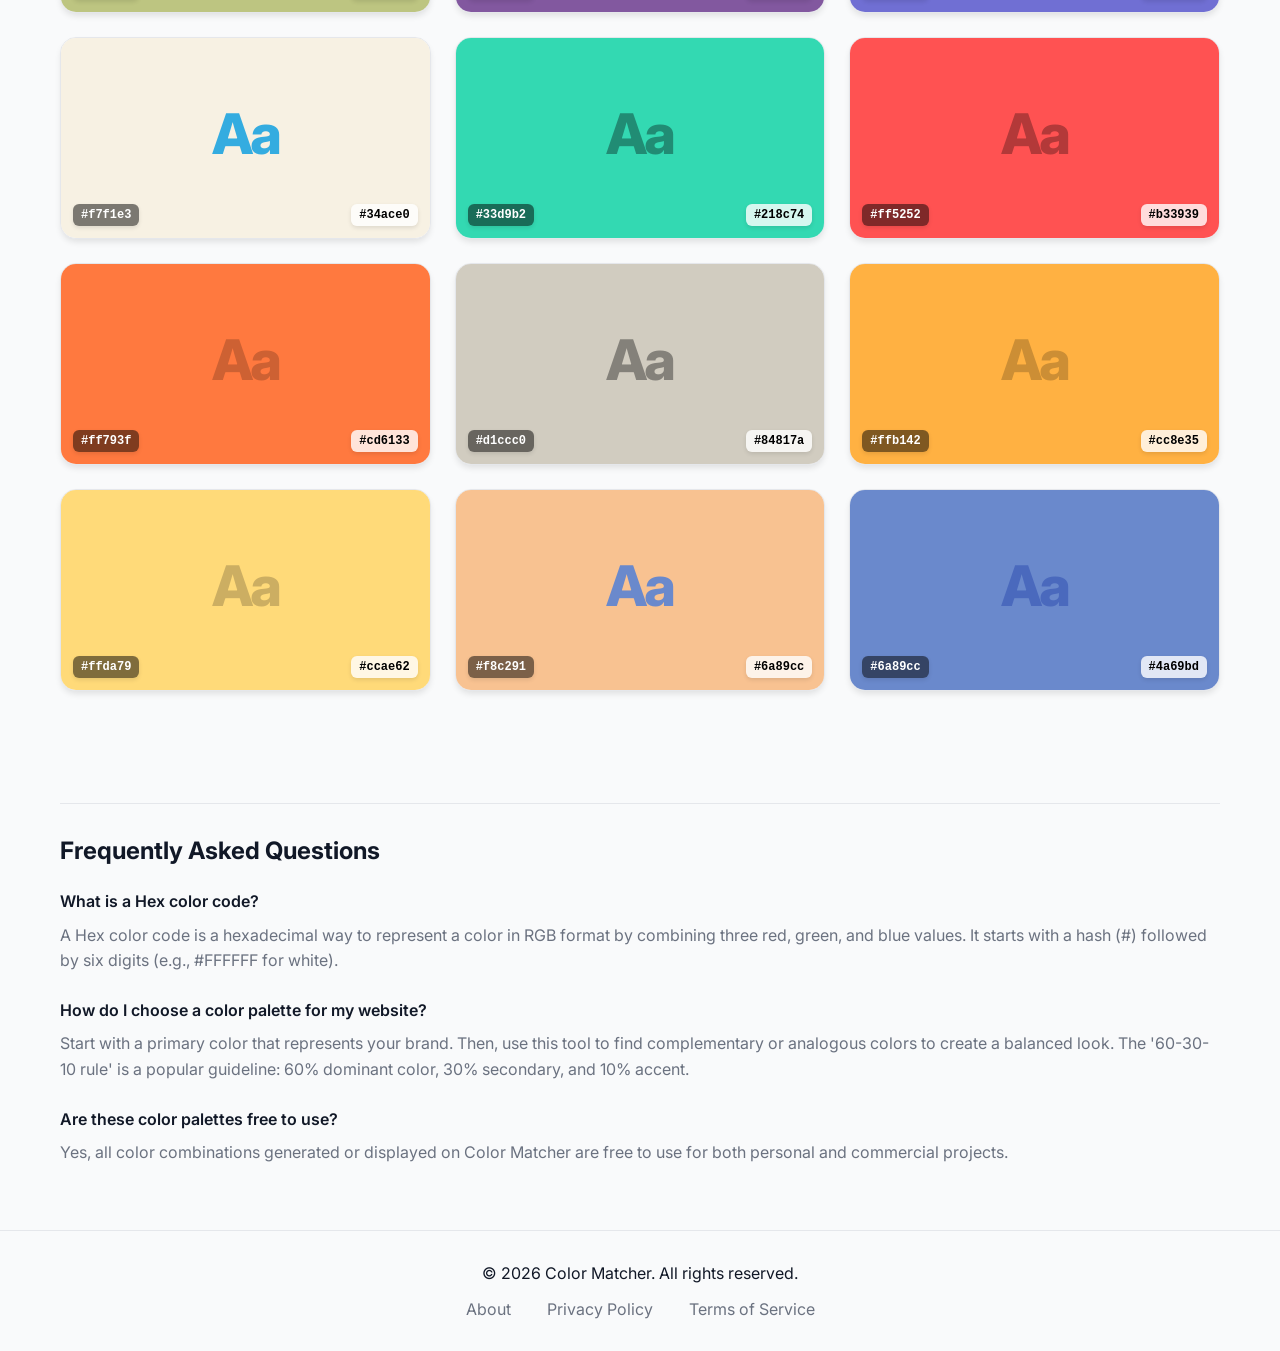
==== commit 84078bca: "Fix: Remove broken tags and duplicate footers in index.html and privacy.html" ====
--- a/index.html
+++ b/index.html
@@ -173,32 +173,4 @@
     <div id="toast" class="toast">Copied to clipboard!</div>
     <script src="main.js?v=3" type="module"></script>
 </body>
-</html>-text-secondary); line-height: 1.6;">
-                    <dt style="font-weight: 600; margin-bottom: 0.5rem; color: var(--text-color);" data-i18n="faq1Q">What is a Hex color code?</dt>
-                    <dd style="margin-bottom: 1.5rem; margin-left: 0;" data-i18n="faq1A">A Hex color code is a hexadecimal way to represent a color in RGB format by combining three red, green, and blue values. It starts with a hash (#) followed by six digits (e.g., #FFFFFF for white).</dd>
-
-                    <dt style="font-weight: 600; margin-bottom: 0.5rem; color: var(--text-color);" data-i18n="faq2Q">How do I choose a color palette for my website?</dt>
-                    <dd style="margin-bottom: 1.5rem; margin-left: 0;" data-i18n="faq2A">Start with a primary color that represents your brand. Then, use this tool to find complementary or analogous colors to create a balanced look. The '60-30-10 rule' is a popular guideline: 60% dominant color, 30% secondary, and 10% accent.</dd>
-
-                    <dt style="font-weight: 600; margin-bottom: 0.5rem; color: var(--text-color);" data-i18n="faq3Q">Are these color palettes free to use?</dt>
-                    <dd style="margin-bottom: 0; margin-left: 0;" data-i18n="faq3A">Yes, all color combinations generated or displayed on Color Matcher are free to use for both personal and commercial projects.</dd>
-                </dl>
-            </article>
-        </section>
-    </main>
-
-    <footer style="margin-top: 4rem; padding: 2rem 0; border-top: 1px solid var(--border-color); text-align: center;">
-        <div class="container">
-            <p style="margin-bottom: 1rem;">&copy; 2026 Color Matcher. All rights reserved.</p>
-            <nav>
-                <a href="about.html" style="color: var(--text-secondary); margin: 0 1rem; text-decoration: none;" data-i18n="about">About</a>
-                <a href="privacy.html" style="color: var(--text-secondary); margin: 0 1rem; text-decoration: none;" data-i18n="privacyPolicy">Privacy Policy</a>
-                <a href="terms.html" style="color: var(--text-secondary); margin: 0 1rem; text-decoration: none;" data-i18n="termsOfService">Terms of Service</a>
-            </nav>
-        </div>
-    </footer>
-
-    <div id="toast" class="toast">Copied to clipboard!</div>
-    <script src="main.js?v=3" type="module"></script>
-</body>
 </html>
